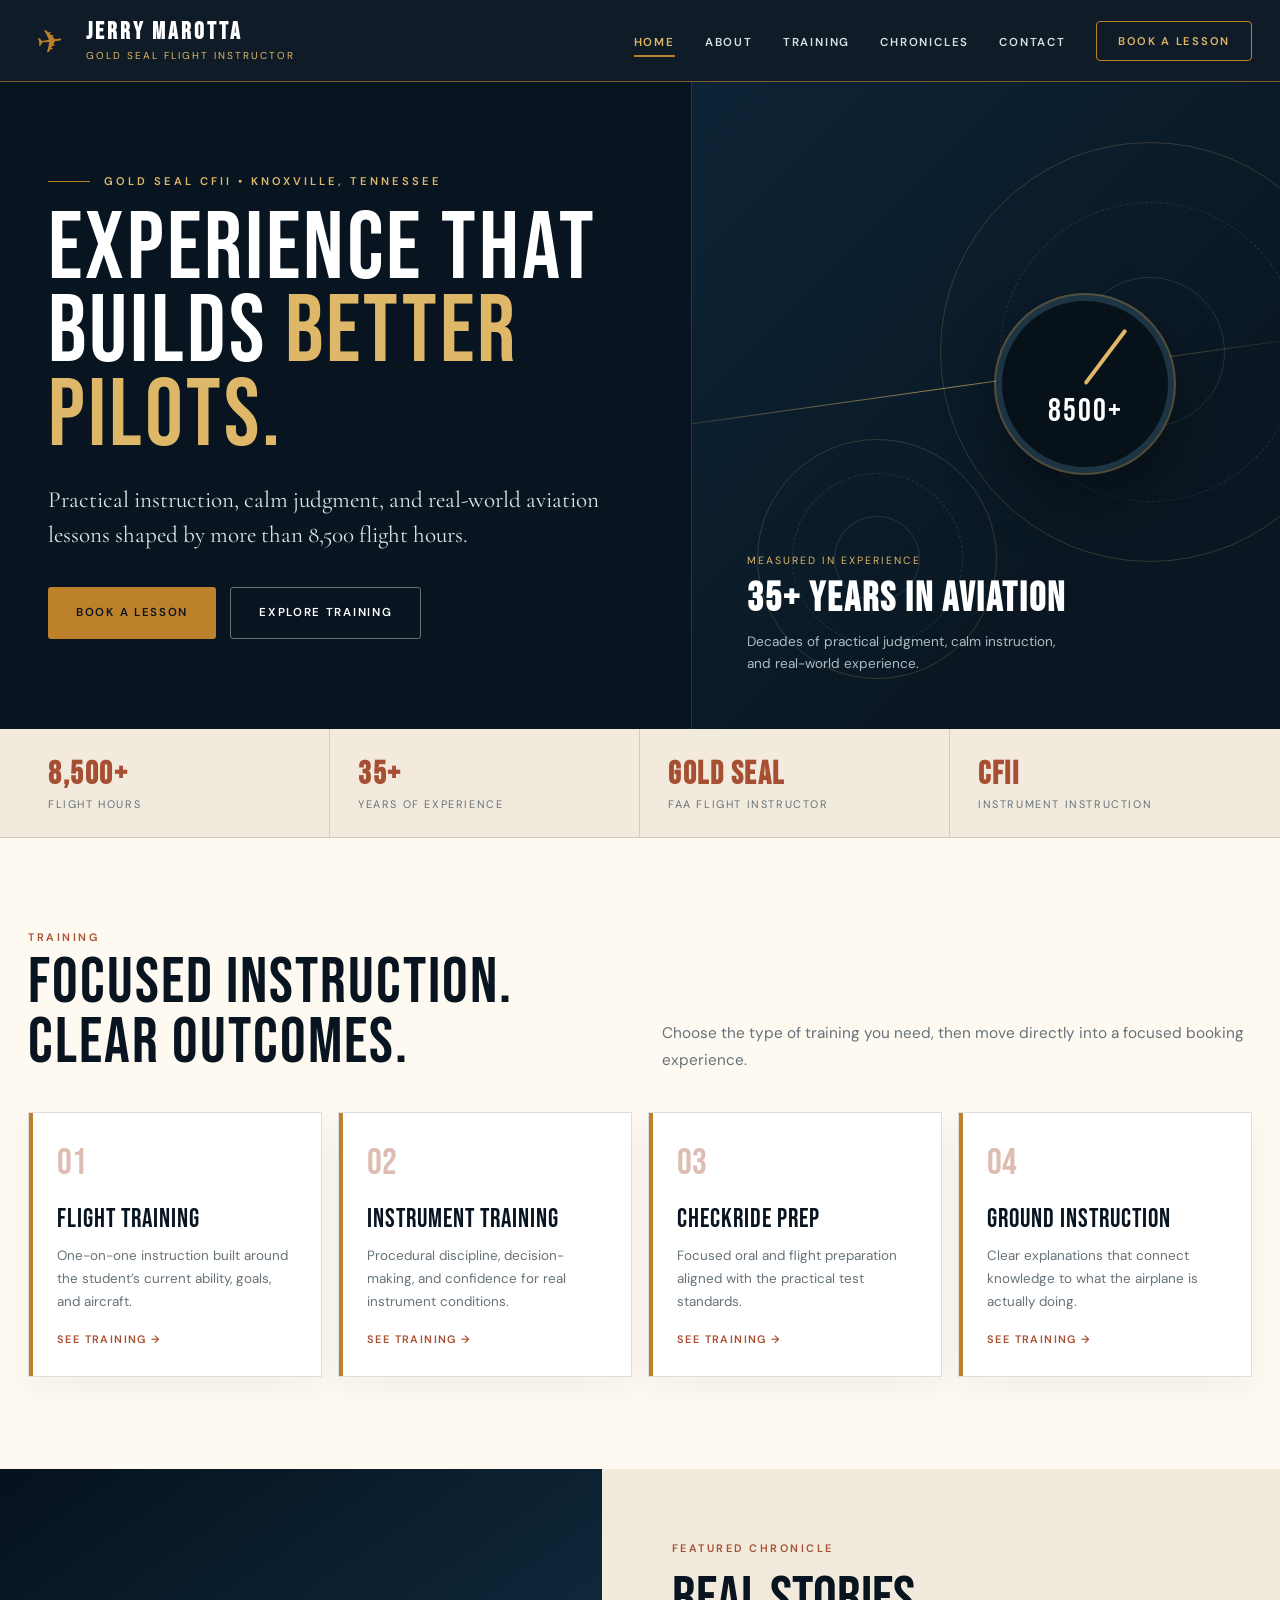
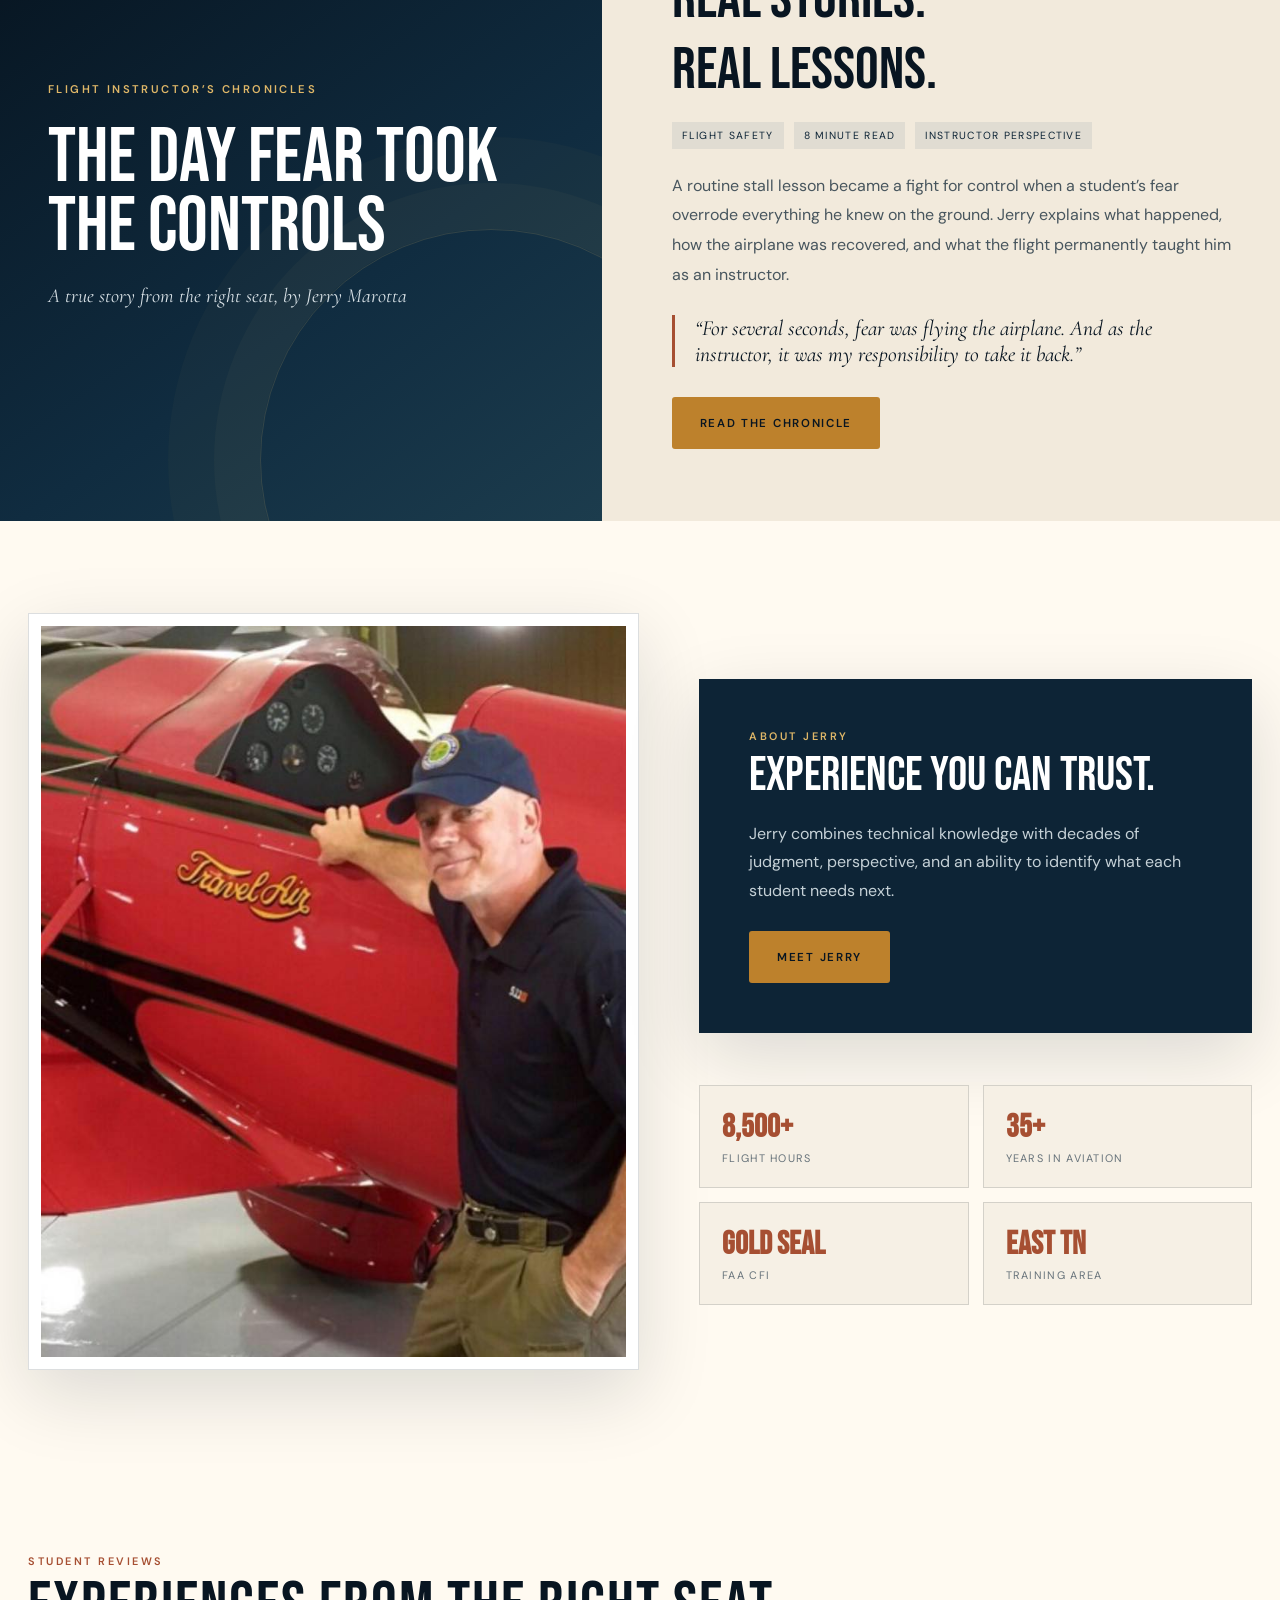
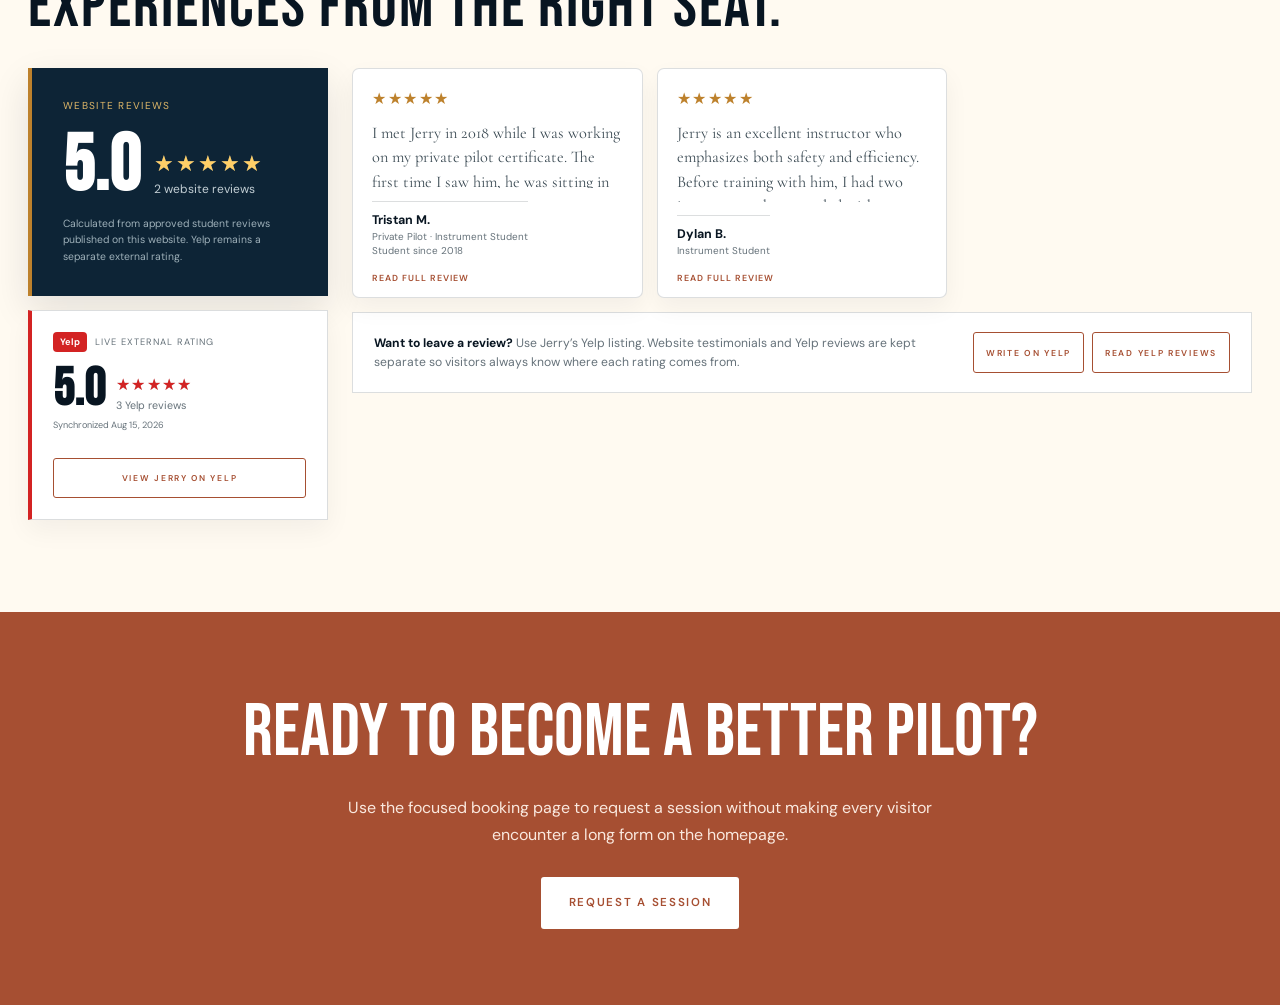
==== index.html @ 1d5ffd15 "Refactor static site assets" ====
<!DOCTYPE html>
<html lang="en">
<head>
<meta charset="UTF-8">
<meta name="viewport" content="width=device-width, initial-scale=1.0, viewport-fit=cover">
<meta name="theme-color" content="#081521">
<title>Jerry Marotta | Gold Seal Flight Instructor</title>
<meta name="description" content="Gold Seal flight instruction, instrument training, checkride preparation, and Flight Instructor's Chronicles from Jerry Marotta in Knoxville, Tennessee.">
<link rel="canonical" href="https://jerrymarottaaviation.com/">
<link rel="apple-touch-icon" sizes="180x180" href="/apple-touch-icon.png">
<link rel="icon" type="image/png" sizes="32x32" href="/favicon-32x32.png">
<link rel="icon" type="image/png" sizes="16x16" href="/favicon-16x16.png">
<link rel="icon" href="/favicon.ico">
<link rel="manifest" href="/site.webmanifest">
<link rel="preconnect" href="https://fonts.googleapis.com">
<link rel="preconnect" href="https://fonts.gstatic.com" crossorigin>
<link href="https://fonts.googleapis.com/css2?family=Bebas+Neue&family=Cormorant+Garamond:ital,wght@0,500;1,500&family=DM+Sans:wght@400;500;600&display=swap" rel="stylesheet">
<link rel="stylesheet" href="css/styles.css">
</head>
<body>
<div class="site-shell">
  <nav class="desktop-nav">
    <a class="brand" href="#" data-view="home">
      <span class="brand-mark">✈</span>
      <span class="brand-copy"><strong>Jerry Marotta</strong><small>Gold Seal Flight Instructor</small></span>
    </a>
    <div class="desktop-links">
      <button class="nav-btn active" data-view="home">Home</button>
      <button class="nav-btn" data-view="about">About</button>
      <button class="nav-btn" data-view="training">Training</button>
      <button class="nav-btn" data-view="chronicles">Chronicles</button>
      <button class="nav-btn" data-view="contact">Contact</button>
      <button class="nav-book" data-view="book">Book a Lesson</button>
    </div>
  </nav>

  <div class="mobile-top">
    <a class="brand" href="#" data-view="home" aria-label="Jerry Marotta Aviation home">
      <span class="brand-mark" aria-hidden="true">
        <svg viewBox="0 0 24 24"><path d="M3 13.2 21 7l-7.2 7.2v5.3l-2.2 1.2-2-4-3.7 2.2-1.2-1.2 2.2-3.7-4-2z" fill="none" stroke-linecap="round" stroke-linejoin="round"/></svg>
      </span>
      <span class="brand-copy"><strong>Jerry Marotta</strong><small>Gold Seal Flight Instructor</small></span>
    </a>
    <button class="mobile-more-btn" id="mobile-more-btn" type="button" aria-label="Open more options" aria-expanded="false">
      <svg viewBox="0 0 24 24" aria-hidden="true"><circle cx="5" cy="12" r="1.4" fill="currentColor"/><circle cx="12" cy="12" r="1.4" fill="currentColor"/><circle cx="19" cy="12" r="1.4" fill="currentColor"/></svg>
    </button>
  </div>
  <div class="reading-progress" id="reading-progress" aria-hidden="true"><span></span></div>

  <main>
    <section class="view active" id="view-home">
      <div class="desktop-home-only">
        <div class="hero">
          <div class="hero-copy">
            <div class="eyebrow">Gold Seal CFII • Knoxville, Tennessee</div>
            <h1>Experience that builds <span>better pilots.</span></h1>
            <p class="hero-lede">Practical instruction, calm judgment, and real-world aviation lessons shaped by more than 8,500 flight hours.</p>
            <div class="hero-actions">
              <button class="btn btn-primary" data-view="book">Book a Lesson</button>
              <button class="btn btn-secondary" data-view="training">Explore Training</button>
            </div>
          </div>
          <div class="hero-visual" aria-label="Abstract aviation instrument graphic">
            <div class="horizon-line"></div>
            <div class="instrument-ring one"></div>
            <div class="instrument-ring two"></div>
            <div class="altimeter"></div>
            <div class="visual-caption"><small>Measured in experience</small><strong>35+ Years in Aviation</strong><p>Decades of practical judgment, calm instruction, and real-world experience.</p></div>
          </div>
        </div>
        <div class="credential-strip">
          <div class="credential-inner">
            <div class="credential"><strong>8,500+</strong><span>Flight Hours</span></div>
            <div class="credential"><strong>35+</strong><span>Years of Experience</span></div>
            <div class="credential"><strong>Gold Seal</strong><span>FAA Flight Instructor</span></div>
            <div class="credential"><strong>CFII</strong><span>Instrument Instruction</span></div>
          </div>
        </div>

        <section class="section training-preview">
          <div class="section-head">
            <div><div class="section-label">Training</div><h2>Focused instruction.<br>Clear outcomes.</h2></div>
            <p class="section-intro">Choose the type of training you need, then move directly into a focused booking experience.</p>
          </div>
          <div class="card-grid">
            <article class="card"><div class="card-index">01</div><h3>Flight Training</h3><p>One-on-one instruction built around the student’s current ability, goals, and aircraft.</p><a class="card-link" href="#" data-view="training">See training →</a></article>
            <article class="card"><div class="card-index">02</div><h3>Instrument Training</h3><p>Procedural discipline, decision-making, and confidence for real instrument conditions.</p><a class="card-link" href="#" data-view="training">See training →</a></article>
            <article class="card"><div class="card-index">03</div><h3>Checkride Prep</h3><p>Focused oral and flight preparation aligned with the practical test standards.</p><a class="card-link" href="#" data-view="training">See training →</a></article>
            <article class="card"><div class="card-index">04</div><h3>Ground Instruction</h3><p>Clear explanations that connect knowledge to what the airplane is actually doing.</p><a class="card-link" href="#" data-view="training">See training →</a></article>
          </div>
        </section>

        <section class="chronicle-feature">
          <div class="chronicle-cover">
            <div class="chronicle-kicker">Flight Instructor’s Chronicles</div>
            <h2>The Day Fear Took the Controls</h2>
            <div class="byline">A true story from the right seat, by Jerry Marotta</div>
          </div>
          <div class="chronicle-copy">
            <div class="section-label">Featured Chronicle</div>
            <h2 style="font-size:3.7rem;color:var(--ink)">Real stories.<br>Real lessons.</h2>
            <div class="meta"><span class="pill">Flight Safety</span><span class="pill">8 minute read</span><span class="pill">Instructor Perspective</span></div>
            <p>A routine stall lesson became a fight for control when a student’s fear overrode everything he knew on the ground. Jerry explains what happened, how the airplane was recovered, and what the flight permanently taught him as an instructor.</p>
            <div class="quote">“For several seconds, fear was flying the airplane. And as the instructor, it was my responsibility to take it back.”</div>
            <div><button class="btn btn-primary" data-view="article">Read the Chronicle</button></div>
          </div>
        </section>

        <section class="section about-preview">
          <div class="about-photo-card">
            <img src="images/jerry-with-plane.jpg" alt="Jerry Marotta with his Travel Air biplane">
          </div>
          <div class="about-copy-stack">
            <div class="about-panel">
              <div class="section-label" style="color:var(--gold-light)">About Jerry</div>
              <h3>Experience you can trust.</h3>
              <p>Jerry combines technical knowledge with decades of judgment, perspective, and an ability to identify what each student needs next.</p>
              <div style="margin-top:25px"><button class="btn btn-primary" data-view="about">Meet Jerry</button></div>
            </div>
            <div class="about-facts">
              <div class="fact"><strong>8,500+</strong><span>Flight Hours</span></div>
              <div class="fact"><strong>35+</strong><span>Years in Aviation</span></div>
              <div class="fact"><strong>Gold Seal</strong><span>FAA CFI</span></div>
              <div class="fact"><strong>East TN</strong><span>Training Area</span></div>
            </div>
          </div>
        </section>

        <section class="section reviews-section" aria-labelledby="reviews-heading">
          <div class="reviews-section-head">
            <div>
              <div class="section-label">Student Reviews</div>
              <h2 id="reviews-heading">Experiences from the right seat.</h2>
            </div>
          </div>

          <div class="review-system">
            <aside class="review-sidebar">
              <div class="review-summary-card">
                <div class="review-summary-label">Website reviews</div>
                <div class="review-score-row">
                  <strong class="review-average" data-review-average>5.0</strong>
                  <div>
                    <div class="review-stars" data-review-stars role="img" aria-label="5.0 out of 5 stars"><span class="review-stars-base">★★★★★</span><span class="review-stars-fill">★★★★★</span></div>
                    <div class="review-count" data-review-count>2 website reviews</div>
                  </div>
                </div>
                <p class="review-disclosure">Calculated from approved student reviews published on this website. Yelp remains a separate external rating.</p>
              </div>
              <div class="yelp-rating-card">
                <div class="yelp-rating-source"><strong>Yelp</strong><span>Live external rating</span></div>
                <div class="yelp-rating-row">
                  <strong class="yelp-live-score" data-yelp-live-rating>—</strong>
                  <div><div class="yelp-live-stars" data-yelp-live-stars role="img" aria-label="Yelp rating unavailable"><span class="yelp-live-stars-base">★★★★★</span><span class="yelp-live-stars-fill">★★★★★</span></div><div class="yelp-live-count" data-yelp-live-count>View Yelp for the current rating</div></div>
                </div>
                <div class="yelp-live-updated" data-yelp-live-updated>The public Yelp listing is always available below.</div>
                <a class="btn btn-copy" href="https://www.yelp.com/biz/jerry-marotta-alcoa" target="_blank" rel="noopener noreferrer">View Jerry on Yelp</a>
              </div>
            </aside>

            <div class="review-main">
              <div class="testimonial-grid" data-testimonial-list>
                <button class="testimonial-card" type="button" data-testimonial-id="tristan-m-student-since-2018" aria-label="Read the full review from Tristan M.">
                <div class="testimonial-stars" aria-label="5 out of 5 stars">★★★★★</div>
                <p class="testimonial-text">I met Jerry in 2018 while I was working on my private pilot certificate. The first time I saw him, he was sitting in the office playing guitar. Honestly, it made me a little nervous because he seemed so relaxed, and I wondered what kind of instructor he was going to be. Once we got into the airplane, I immediately understood. Playing guitar was simply how he relaxed before his next student arrived—and that student was me.…</p>
                <div class="testimonial-footer"><strong>Tristan M.</strong><span>Private Pilot · Instrument Student<br>Student since 2018</span></div>
              </button>
                <button class="testimonial-card" type="button" data-testimonial-id="dylan-b-instrument-student-2026" aria-label="Read the full review from Dylan B.">
                  <div class="testimonial-stars" aria-label="5 out of 5 stars">★★★★★</div>
                  <p class="testimonial-text">Jerry is an excellent instructor who emphasizes both safety and efficiency. Before training with him, I had two instructors who struggled with punctuality and communication. Jerry is always prepared, thorough, and every lesson has a clear purpose. He has a wealth of experience and tailors his instruction to each student's needs. I highly recommend him to anyone pursuing their private pilot certificate.</p>
                  <div class="testimonial-footer"><strong>Dylan B.</strong><span>Instrument Student</span></div>
                </button>
              </div>

              <section class="yelp-excerpts-section" aria-labelledby="desktop-yelp-excerpts-heading" hidden>
                <div class="yelp-excerpts-head">
                  <div>
                    <div class="section-label">From Yelp</div>
                    <h3 id="desktop-yelp-excerpts-heading">Recent Yelp excerpts</h3>
                  </div>
                  <p>Yelp provides a limited set of excerpts through its API. Website reviews above remain separate and are de-duplicated against these excerpts.</p>
                </div>
                <div class="yelp-excerpt-grid" data-yelp-excerpt-list="desktop">
                  <div class="yelp-excerpt-empty">Yelp excerpts will appear here after the Yelp API workflow runs and the connected plan allows review access.</div>
                </div>
              </section>


              <div class="yelp-external-note">
                <p><strong>Want to leave a review?</strong> Use Jerry’s Yelp listing. Website testimonials and Yelp reviews are kept separate so visitors always know where each rating comes from.</p>
                <div class="yelp-external-actions">
                  <a class="btn btn-copy" href="https://www.yelp.com/writeareview/biz/jerry-marotta-alcoa" target="_blank" rel="noopener noreferrer">Write on Yelp</a>
                  <a class="btn btn-copy" href="https://www.yelp.com/biz/jerry-marotta-alcoa" target="_blank" rel="noopener noreferrer">Read Yelp Reviews</a>
                </div>
              </div>
            </div>
          </div>
        </section>

        <section class="final-cta"><h2>Ready to become a better pilot?</h2><p>Use the focused booking page to request a session without making every visitor encounter a long form on the homepage.</p><button class="btn" style="background:white;color:var(--rust)" data-view="book">Request a Session</button></section>
      </div>

      <div class="mobile-home-only mobile-home">
        <section class="mobile-hero">
          <div class="eyebrow">Gold Seal CFII • Knoxville</div>
          <h1>Jerry<br><span style="color:var(--gold-light)">Marotta</span></h1>
          <p>Practical instruction and real-world aviation judgment shaped by more than 8,500 flight hours.</p>
          <div class="mobile-proof" aria-label="Jerry's qualifications">
            <span>Gold Seal CFI</span>
            <span>CFII</span>
            <span>8,500+ Hours</span>
          </div>
          <div class="mobile-actions">
            <button class="btn btn-primary" data-view="book">Book a Lesson</button>
            <button class="btn btn-secondary" data-view="chronicles">Stories</button>
          </div>
        </section>

        <section class="mobile-service-section">
          <div class="mobile-section-head">
            <div class="section-label">Training</div>
            <h2>Choose your next objective.</h2>
          </div>
          <div class="mobile-service-rail" aria-label="Training options">
            <button class="mobile-service-card" data-view="training">
              <small>Primary</small>
              <h3>Flight Training</h3>
              <p>Structured instruction with clear objectives, direct feedback, and lessons built around your pace.</p>
              <span class="rail-link">Explore training →</span>
            </button>
            <button class="mobile-service-card" data-view="training">
              <small>Instrument</small>
              <h3>CFII Training</h3>
              <p>Procedures, scan discipline, workload management, and sound decision-making for instrument flying.</p>
              <span class="rail-link">Explore training →</span>
            </button>
            <button class="mobile-service-card" data-view="training">
              <small>Practical Test</small>
              <h3>Checkride Prep</h3>
              <p>Focused oral and flight preparation based on the standards and the areas that need attention.</p>
              <span class="rail-link">Explore training →</span>
            </button>
            <button class="mobile-service-card" data-view="training">
              <small>Knowledge</small>
              <h3>Ground Instruction</h3>
              <p>Clear explanations that connect weather, systems, regulations, and aerodynamics to real flying.</p>
              <span class="rail-link">Explore training →</span>
            </button>
          </div>
          <div class="rail-hint">Swipe to compare training options.</div>
        </section>

        <section class="mobile-block">
          <div class="section-label">Featured Chronicle</div>
          <h2>Lessons that stay with you.</h2>
          <article class="mobile-story">
            <small>Flight Safety • 8 min read</small>
            <h3>The Day Fear Took the Controls</h3>
            <p>A stall lesson, a student frozen in panic, and the moment an instructor had to take command back.</p>
            <button class="btn btn-primary" data-view="article">Read the Story</button>
          </article>
        </section>

        <section class="mobile-block alt">
          <div class="section-label">At a Glance</div>
          <h2>Experience that matters.</h2>
          <div class="mobile-credentials">
            <div class="mobile-credential"><strong>8,500+</strong><span>Flight Hours</span></div>
            <div class="mobile-credential"><strong>35+</strong><span>Years Aviation</span></div>
            <div class="mobile-credential"><strong>Gold Seal</strong><span>FAA Instructor</span></div>
            <div class="mobile-credential"><strong>CFII</strong><span>Instrument</span></div>
          </div>
        </section>

        <section class="mobile-review-section" aria-labelledby="mobile-reviews-heading">
          <div class="section-label">Student Reviews</div>
          <h2 id="mobile-reviews-heading">Experiences from the right seat.</h2>

          <div class="mobile-review-summary">
            <div class="review-summary-label">Website reviews</div>
            <div class="review-score-row">
              <strong class="review-average" data-review-average>5.0</strong>
              <div>
                <div class="review-stars" data-review-stars role="img" aria-label="5.0 out of 5 stars">
                  <span class="review-stars-base">★★★★★</span>
                  <span class="review-stars-fill">★★★★★</span>
                </div>
                <div class="review-count" data-review-count>2 website reviews</div>
              </div>
            </div>
            <p class="review-disclosure">Website reviews are approved before publication. Yelp maintains its own separate rating.</p>
            <div class="review-summary-actions">
              <a class="btn btn-secondary" href="https://www.yelp.com/biz/jerry-marotta-alcoa" target="_blank" rel="noopener noreferrer">Read Reviews on Yelp</a>
            </div>
          </div>

          <div class="mobile-yelp-live">
            <div class="yelp-rating-source"><strong>Yelp</strong><span>Live external rating</span></div>
            <div class="yelp-rating-row"><strong class="yelp-live-score" data-yelp-live-rating>—</strong><div><div class="yelp-live-stars" data-yelp-live-stars role="img" aria-label="Yelp rating unavailable"><span class="yelp-live-stars-base">★★★★★</span><span class="yelp-live-stars-fill">★★★★★</span></div><div class="yelp-live-count" data-yelp-live-count>View Yelp for the current rating</div></div></div>
            <div class="yelp-live-updated" data-yelp-live-updated>The public Yelp listing is always available below.</div>
            <a class="btn btn-copy" href="https://www.yelp.com/biz/jerry-marotta-alcoa" target="_blank" rel="noopener noreferrer">View Yelp Rating</a>
          </div>

          <section class="mobile-yelp-excerpts" aria-labelledby="mobile-yelp-excerpts-heading" hidden>
            <div class="yelp-excerpts-head">
              <div class="section-label">From Yelp</div>
              <h3 id="mobile-yelp-excerpts-heading">Recent Yelp excerpts</h3>
              <p>Shown only when Yelp makes excerpts available through the connected API plan.</p>
            </div>
            <div class="yelp-excerpt-grid" data-yelp-excerpt-list="mobile">
              <div class="yelp-excerpt-empty">Yelp excerpts will appear here after synchronization.</div>
            </div>
          </section>

          <div class="mobile-testimonial-list" data-testimonial-list>
            <button class="testimonial-card" type="button" data-testimonial-id="tristan-m-student-since-2018" aria-label="Read the full review from Tristan M.">
                <div class="testimonial-stars" aria-label="5 out of 5 stars">★★★★★</div>
                <p class="testimonial-text">I met Jerry in 2018 while I was working on my private pilot certificate. The first time I saw him, he was sitting in the office playing guitar. Honestly, it made me a little nervous because he seemed so relaxed, and I wondered what kind of instructor he was going to be. Once we got into the airplane, I immediately understood. Playing guitar was simply how he relaxed before his next student arrived—and that student was me.…</p>
                <div class="testimonial-footer"><strong>Tristan M.</strong><span>Private Pilot · Instrument Student<br>Student since 2018</span></div>
              </button>
              <button class="testimonial-card" type="button" data-testimonial-id="dylan-b-instrument-student-2026" aria-label="Read the full review from Dylan B.">
                <div class="testimonial-stars" aria-label="5 out of 5 stars">★★★★★</div>
                <p class="testimonial-text">Jerry is an excellent instructor who emphasizes both safety and efficiency. Before training with him, I had two instructors who struggled with punctuality and communication. Jerry is always prepared, thorough, and every lesson has a clear purpose. He has a wealth of experience and tailors his instruction to each student's needs. I highly recommend him to anyone pursuing their private pilot certificate.</p>
                <div class="testimonial-footer"><strong>Dylan B.</strong><span>Instrument Student</span></div>
              </button>
          </div>


          <div class="mobile-review-yelp">
            <p><strong>Want to leave a review?</strong> Use Jerry’s Yelp listing. Yelp ratings are not combined with the website average.</p>
            <div class="mobile-review-yelp-actions">
              <a class="btn btn-copy" href="https://www.yelp.com/writeareview/biz/jerry-marotta-alcoa" target="_blank" rel="noopener noreferrer">Write on Yelp</a>
              <a class="btn btn-copy" href="https://www.yelp.com/biz/jerry-marotta-alcoa" target="_blank" rel="noopener noreferrer">Read Yelp</a>
            </div>
          </div>
        </section>

        <section class="mobile-cta">
          <h3>Ready to train?</h3>
          <p>Complete a short request. On mobile, the site opens your native Messages app with everything ready to send.</p>
          <button class="btn" style="background:white;color:var(--rust)" data-view="book">Request a Session</button>
        </section>
      </div>
    </section>

    <section class="view" id="view-about">
      <div class="about-page-hero">
        <div class="about-page-copy">
          <div class="section-label">About Jerry — In His Own Words</div>
          <h1>I don’t just teach people to fly. I teach them to think.</h1>
          <div class="about-page-subline">From teaching martial arts and restoring muscle cars to creating aviators.</div>

          <p>I have spent more than 35 years in aviation and logged more than 8,500 flight hours, but the part of this work that has meant the most to me has always been teaching.</p>

          <p>Long before I became a flight instructor, I taught martial arts. I enjoyed helping students develop discipline, work through frustration, and grow into something they did not yet believe they could become. Later, after earning my commercial pilot certificate, I became friends with an Air Force colonel who was also a flight instructor. Flying with him convinced me that the same things I valued in teaching martial arts belonged in aviation.</p>

          <blockquote class="about-page-hero-quote">“I switched from restoring muscle cars to creating aviators.”</blockquote>

          <div class="about-page-signature">Jerry Marotta</div>
          <div class="about-page-role">FAA Gold Seal Flight Instructor · CFII</div>
        </div>

        <div class="about-page-photo">
          <img src="images/jerry-with-plane.jpg" alt="Jerry Marotta standing beside his red Travel Air biplane" loading="lazy" decoding="async">
        </div>
      </div>

      <div class="about-page-stats">
        <div class="about-page-stat"><strong>8,500+</strong><span>Flight Hours</span></div>
        <div class="about-page-stat"><strong>35+</strong><span>Years in Aviation</span></div>
        <div class="about-page-stat"><strong>Gold Seal</strong><span>FAA Flight Instructor</span></div>
        <div class="about-page-stat"><strong>CFII</strong><span>Instrument Instructor</span></div>
      </div>

      <div class="about-story-wrap">
        <div class="about-story-grid">
          <article class="about-story-card">
            <div class="section-label">Why I Became an Instructor</div>
            <h2>Teaching was already part of who I was.</h2>

            <p>When I began flying with that Air Force colonel, I had recently reached the commercial-pilot level. He was an instructor as well as a military aviator, and the time I spent flying with him changed the direction of my career. He showed me that instructing was not simply demonstrating maneuvers. It was helping another person develop judgment, discipline, and confidence.</p>

            <p>I decided to pursue my flight-instructor certificate. Once I began instructing, I liked it so much that I changed careers. I moved away from restoring muscle cars and committed myself to developing pilots.</p>

            <blockquote class="about-story-pullquote">The machine still matters—but now the real work is helping the person in the other seat grow.</blockquote>
          </article>

          <article class="about-story-card dark">
            <div class="section-label" style="color:var(--gold-light)">How I Teach</div>
            <h2>Safety first. Then make it enjoyable.</h2>

            <p>I do not believe every student should be taught in exactly the same way. When someone is struggling, my responsibility is to recognize where the understanding broke down and change the lesson until the idea makes sense.</p>

            <ul class="about-philosophy-list">
              <li>I explain why a lesson matters and how it applies outside the training environment.</li>
              <li>I want pilots to ask questions instead of pretending they understand.</li>
              <li>I teach students to pause, evaluate the risk, and think before committing to a flight.</li>
              <li>I give honest feedback without taking the enjoyment out of aviation.</li>
            </ul>
          </article>

          <article class="about-story-card wide">
            <div class="section-label">What the Gold Seal Means to Me</div>
            <h2>A title tied directly to student success.</h2>

            <p>Right after I started flight instructing, I learned about the FAA Gold Seal standard. That caught my attention because it was not simply another written test or another line on a certificate. The recognition was connected to a high level of instructional activity, deeper ground-instructor qualifications, and the actual performance of the students an instructor prepared.</p>

            <p>I decided to make the Gold Seal one of my first major goals. I expanded my instrument knowledge, added an instrument ground-instructor certificate, and worked under the pressure of preparing a large group of students for their practical tests. I reached the Gold Seal standard during my first year as a new instructor, and I was extremely proud of it.</p>

            <ul class="about-gold-standard" aria-label="FAA Gold Seal qualification standards">
              <li><strong>Advanced credentials</strong>A commercial pilot certificate with an instrument rating—or an airline transport pilot certificate.</li>
              <li><strong>Ground instruction</strong>An advanced or instrument ground-instructor rating.</li>
              <li><strong>Student results</strong>At least 10 applicants recommended within 24 calendar months, with at least 80 percent passing on their first attempt, or qualifying equivalent examiner activity.</li>
            </ul>

            <p>To me, the seal represents responsibility. When I recommend someone for a practical test, I am placing my name behind that pilot’s preparation. Passing matters, but building a pilot who can think and make safe decisions after the checkride matters even more.</p>

            <div class="about-faa-note">
              <span>Formal qualification summary based on the FAA’s current Gold Seal guidance.</span>
              <a href="https://www.faa.gov/documentLibrary/media/Advisory_Circular/AC_61-65K.pdf" target="_blank" rel="noopener noreferrer">View FAA AC 61-65K</a>
            </div>
          </article>

          <article class="about-story-card wide">
            <div class="section-label">The Students Behind the Seal</div>
            <h2>The lessons went both directions.</h2>

            <div class="about-nobu-story">
              <div>
                <p>Many of the students I trained during that first year came from Japan. The language barrier could make instruction challenging, but those students brought an extraordinary amount of dedication, gratitude, and hard work. Teaching them forced me to become a clearer and more adaptable instructor.</p>

                <p>One student, Nobu, surprised me during our first cross-country lesson. His navigation was so strong that I briefly wondered whether the FAA had sent someone to evaluate me. I later learned that he had retired from the Japanese military after serving as a navigator aboard a P-3 Orion maritime patrol aircraft.</p>

                <p>As Christmas approached, Nobu was running out of time to complete his training before returning to Japan. I told him we would stay as late as necessary, and we studied for his oral examination until midnight. He completed the process and returned home as a pilot.</p>

                <p>Later, he sent me a photograph of himself with his family while wearing his military uniform, medals, and decorations. I wish I still knew where that photograph was, but I have never forgotten what it represented.</p>
              </div>

              <aside class="about-nobu-aside">
                <strong>Why that moment stayed with me</strong>
                <p>A certificate is a piece of paper. What matters is seeing a student return home carrying a new ability, a new confidence, and something they worked hard to earn.</p>
              </aside>
            </div>
          </article>

          <section class="about-page-cta">
            <div>
              <h2>Tell me where you are in your flying.</h2>
              <p>Whether you are beginning, returning after time away, preparing for a checkride, or moving into instrument flying, I will build the instruction around the pilot you are today and the pilot you are working to become.</p>
            </div>
            <button class="btn" data-view="book">Book a Lesson</button>
          </section>
        </div>
      </div>
    </section>

    <section class="view" id="view-training">
      <header class="page-hero">
        <div class="section-label">Training</div>
        <h1>Instruction built around the pilot.</h1>
        <p>Jerry’s approach starts with safety, keeps flying enjoyable, and adapts the training plan when a pilot needs a different explanation or method for something to finally click.</p>
      </header>

      <div class="page-content">
        <div class="training-list desktop-training-list">
          <article class="training-item">
            <div class="num">01</div>
            <div class="training-item-copy">
              <h3>Primary &amp; Proficiency Flight Training</h3>
              <div class="training-item-meta">
                <span>Safety First</span>
                <span>Discovery to Advanced</span>
                <span>Your Aircraft or Rental</span>
              </div>
              <p>Flight training is for anyone who wants to become safer, sharper, and more comfortable in the airplane. Jerry works with first-time students, private pilots returning after time away, and experienced or commercial pilots who want to rebuild proficiency in aircraft such as the Cessna 172.</p>
              <ul class="training-item-list">
                <li>Discovery flights and first lessons for new students</li>
                <li>Private-pilot training and maneuver proficiency</li>
                <li>Rusty-pilot refreshers and return-to-flying sessions</li>
                <li>Confidence, aircraft control, judgment, and safe decision-making</li>
              </ul>
              <div class="training-item-action">
                <button class="btn btn-primary training-request" data-training-value="Flight Training Lesson">Request Flight Training</button>
              </div>
            </div>
          </article>

          <article class="training-item">
            <div class="num">02</div>
            <div class="training-item-copy">
              <h3>Instrument Training &amp; IPCs</h3>
              <div class="training-item-meta">
                <span>Full Rating</span>
                <span>Instrument Proficiency Check</span>
                <span>Step-by-Step</span>
              </div>
              <p>Instrument flying can feel like learning a new language. Jerry starts slowly and builds understanding in manageable pieces, especially when pilots are making the transition from colorful VFR charts to dense IFR plates, procedures, symbols, and new cockpit workload.</p>
              <ul class="training-item-list">
                <li>Full instrument-rating instruction</li>
                <li>Instrument Proficiency Checks for rated pilots</li>
                <li>Approach procedures, clearances, charts, and cockpit organization</li>
                <li>Workload management and staying ahead of the airplane</li>
              </ul>
              <div class="training-item-action">
                <button class="btn btn-primary training-request" data-training-value="Instrument Training">Request Instrument Training</button>
              </div>
            </div>
          </article>

          <article class="training-item">
            <div class="num">03</div>
            <div class="training-item-copy">
              <h3>Checkride Preparation</h3>
              <div class="training-item-meta">
                <span>Mock Oral</span>
                <span>Mock Flight</span>
                <span>Review &amp; Polish</span>
              </div>
              <p>Jerry can run a complete mock checkride or focus on the areas that need final review. The goal is not simply memorizing enough to pass. It is identifying weak areas, understanding the standards, and entering the practical test able to explain decisions and fly with confidence.</p>
              <ul class="training-item-list">
                <li>Mock oral examinations and scenario-based questions</li>
                <li>Mock flight portions and maneuver evaluation</li>
                <li>Technical review, knowledge-gap identification, and final polish</li>
                <li>Preparation tailored to the certificate or rating being pursued</li>
              </ul>
              <div class="training-item-action">
                <button class="btn btn-primary training-request" data-training-value="Checkride Preparation">Request Checkride Prep</button>
              </div>
            </div>
          </article>

          <article class="training-item">
            <div class="num">04</div>
            <div class="training-item-copy">
              <h3>In-Person Ground Instruction</h3>
              <div class="training-item-meta">
                <span>One-on-One</span>
                <span>In Person</span>
                <span>Built Around You</span>
              </div>
              <p>Jerry teaches the full range of ground topics and changes his explanation when the first method does not connect. Instead of pushing ahead while a student is lost, he identifies where the understanding breaks down and approaches the subject from another direction.</p>
              <ul class="training-item-list">
                <li>Aerodynamics, weather, navigation, systems, and regulations</li>
                <li>Instrument charts, procedures, and oral-exam preparation</li>
                <li>Dedicated ground sessions or ground instruction paired with flying</li>
                <li>Currently offered in person; virtual instruction may be added later</li>
              </ul>
              <div class="training-item-action">
                <button class="btn btn-primary training-request" data-training-value="Ground School Session">Request Ground Instruction</button>
              </div>
            </div>
          </article>

          <aside class="training-location-note">
            <div>
              <h3>Jerry meets the pilot and the airplane.</h3>
              <p>As an independent instructor, Jerry can meet pilots who own an aircraft or who have arranged a rental. Training is conducted in the aircraft being flown, subject to its condition, documentation, insurance requirements, and Jerry’s familiarity and comfort with the aircraft.</p>
              <p style="margin-top:9px"><strong>Common East Tennessee meeting areas include:</strong></p>
            </div>
            <div class="training-location-airports" aria-label="Common training airports">
              <span>TYS</span>
              <span>DKX</span>
              <span>GKT</span>
              <span>MMI</span>
              <span>MOR</span>
              <span>RZR</span>
              <span>By Arrangement</span>
            </div>
          </aside>
        </div>

        <div class="mobile-training-list">
          <details class="mobile-training-card">
            <summary>
              <span class="mobile-training-number">01</span>
              <span class="mobile-training-title"><strong>Primary &amp; Proficiency</strong><span>Discovery flights through rusty-pilot refreshers</span></span>
              <span class="mobile-training-chevron">＋</span>
            </summary>
            <div class="mobile-training-detail">
              <p>Jerry works with brand-new students, private pilots returning after time away, and experienced pilots who want to rebuild confidence or proficiency in an aircraft such as the Cessna 172.</p>
              <div class="training-focus">
                <strong>Jerry’s priority</strong>
                <span>Safety comes first. The second priority is keeping flying enjoyable so the pilot stays engaged and continues learning.</span>
              </div>
              <ul>
                <li>Discovery flights and first lessons</li>
                <li>Private-pilot training and maneuver practice</li>
                <li>Rusty-pilot and return-to-flying sessions</li>
                <li>Training in the pilot’s owned or rented aircraft</li>
              </ul>
              <button class="btn btn-primary training-request" data-training-value="Flight Training Lesson">Request This Training</button>
            </div>
          </details>

          <details class="mobile-training-card">
            <summary>
              <span class="mobile-training-number">02</span>
              <span class="mobile-training-title"><strong>Instrument Training</strong><span>Full ratings and Instrument Proficiency Checks</span></span>
              <span class="mobile-training-chevron">＋</span>
            </summary>
            <div class="mobile-training-detail">
              <p>Jerry slows the transition from VFR to IFR down into manageable steps. Charts, procedures, symbols, approaches, and cockpit workload are introduced without burying the pilot in everything at once.</p>
              <div class="training-focus">
                <strong>How he teaches it</strong>
                <span>Start with the foundation, make sure it is understood, then add complexity as the pilot becomes ready for it.</span>
              </div>
              <ul>
                <li>Full instrument-rating instruction</li>
                <li>Instrument Proficiency Checks</li>
                <li>Approach charts, clearances, and procedures</li>
                <li>Workload management and staying ahead of the airplane</li>
              </ul>
              <button class="btn btn-primary training-request" data-training-value="Instrument Training">Request This Training</button>
            </div>
          </details>

          <details class="mobile-training-card">
            <summary>
              <span class="mobile-training-number">03</span>
              <span class="mobile-training-title"><strong>Checkride Preparation</strong><span>Mock checkrides, review, and final polish</span></span>
              <span class="mobile-training-chevron">＋</span>
            </summary>
            <div class="mobile-training-detail">
              <p>Preparation can be as complete as a mock oral and mock flight, or as focused as reviewing technical weak points and polishing the areas that need attention before the practical test.</p>
              <div class="training-focus">
                <strong>What the session targets</strong>
                <span>Knowledge, judgment, communication, maneuver standards, and the pilot’s ability to remain composed while being evaluated.</span>
              </div>
              <ul>
                <li>Mock oral examinations</li>
                <li>Mock flight portions</li>
                <li>Scenario-based questions and technical review</li>
                <li>Final review and confidence-building</li>
              </ul>
              <button class="btn btn-primary training-request" data-training-value="Checkride Preparation">Request This Training</button>
            </div>
          </details>

          <details class="mobile-training-card">
            <summary>
              <span class="mobile-training-number">04</span>
              <span class="mobile-training-title"><strong>Ground Instruction</strong><span>In-person, one-on-one knowledge development</span></span>
              <span class="mobile-training-chevron">＋</span>
            </summary>
            <div class="mobile-training-detail">
              <p>Jerry can cover the full range of ground topics. When a student is struggling, he changes the explanation and the training plan instead of repeating the same method and hoping it eventually works.</p>
              <div class="training-focus">
                <strong>Built around the student</strong>
                <span>The goal is to identify exactly where the concept stopped making sense and approach it in a way that helps it finally click.</span>
              </div>
              <ul>
                <li>Aerodynamics, weather, systems, navigation, and regulations</li>
                <li>Instrument procedures and chart interpretation</li>
                <li>Oral-exam and knowledge-test preparation</li>
                <li>Currently offered in person</li>
              </ul>
              <button class="btn btn-primary training-request" data-training-value="Ground School Session">Request This Training</button>
            </div>
          </details>

          <aside class="mobile-training-note">
            <strong>Meet Jerry at the airplane.</strong>
            <p>Jerry can instruct in a pilot’s owned or rented aircraft and regularly meets students around East Tennessee, including TYS, DKX, GKT, MMI, MOR, and RZR. Other airports may be arranged directly with him.</p>
          </aside>
        </div>
      </div>
    </section>

    <section class="view" id="view-chronicles">
      <header class="chronicles-banner">
        <img src="images/Chronicles.png" alt="The Instructor's Chronicles — True Stories from the Right Seat, by Jerry Marotta">
      </header>
      <div class="page-content"><div class="chronicles-grid">
        <article class="story-card"><div class="story-card-cover"><small>Flight Safety • Featured Chronicle</small><h2>The Day Fear Took the Controls</h2></div><div class="story-card-body"><p>A student knew the recovery procedure in the classroom. In the airplane, fear took over. Jerry recounts the spin, the struggle for the controls, and the lessons he carried into every flight afterward.</p><div style="margin-top:22px"><button class="btn btn-primary" data-view="article">Read the Story</button></div></div></article>
        <aside class="sidebar"><h3>Built to grow.</h3><p>This archive begins with Jerry’s first published Chronicle. New stories can be added here as he shares them, while the homepage continues to feature only the latest work.</p></aside>
      </div></div>
    </section>

    <section class="view" id="view-article">
      <div class="article-mobile-bar">
        <button type="button" data-view="chronicles">← Chronicles</button>
        <span>8 minute read</span>
      </div>
      <header class="page-hero"><div class="section-label">Flight Instructor’s Chronicles</div><h1>The Day Fear Took the Controls</h1><p>A true account of fear, instinct, control, and the responsibilities carried by the instructor in the right seat.</p></header>
      <div class="page-content"><article class="article">
        <div class="article-kicker">By Jerry Marotta • Flight Safety • Instructor Perspective</div>
        <h1>The Day Fear Took the Controls</h1>
        <div class="article-deck">Everything happened in seconds.</div>
        <p>Everything happened in seconds.</p>
        <p>I was flying with a student, working on stalls. We had covered the procedure before the flight. He knew what the airplane was expected to do, what the stall would feel like, and how he was supposed to recover.</p>
        <p>At least, he knew it in the classroom.</p>
        <p>That is one of the first things instructors learn. A student can explain a maneuver perfectly while sitting safely on the ground and still react very differently when the nose suddenly drops below the horizon.</p>
        <p>As the stall broke, the nose naturally dropped.</p>
        <p>That sight terrified him.</p>
        <p>Instead of relaxing the back pressure as we had practiced, he pulled back on the controls with every ounce of strength he had.</p>
        <p>That was the first mistake.</p>
        <p>When an airplane stalls, the wing has exceeded its critical angle of attack. Pulling farther back does not keep the airplane from descending. It increases the angle of attack and keeps the wing stalled. The instinct is understandable. The ground appears to be rising toward you, so every part of your body tells you to pull away from it.</p>
        <p>But in a stall, that instinct can kill you.</p>
        <p>At the same time, he pushed the rudder in the wrong direction.</p>
        <p>The airplane rolled.</p>
        <p>The wing quit flying.</p>
        <p>We entered a spin.</p>
        <p>I immediately reached over to recover the airplane, but the yoke would not move. It felt as though it had been welded in place.</p>
        <p>For a split second, I could not understand why the controls were not responding. Then I looked at my student.</p>
        <p>His eyes were enormous.</p>
        <p>His arms were locked perfectly straight, every muscle in his body rigid. His hands were clamped around the controls in a death grip. One leg was driving the rudder pedal to the floor with all the strength he could muster.</p>
        <p>He was not trying to fly anymore.</p>
        <p>He was frozen in panic.</p>
        <p>From an instructor’s perspective, that changed the nature of the emergency completely. The airplane itself was responding exactly as expected to the control inputs it was being given. The real problem was that the person making those inputs could no longer hear, reason, or respond.</p>
        <p>I told him to release the controls.</p>
        <p>He did not respond.</p>
        <p>I tried to take the airplane from him, but he pulled harder. His entire body had become part of the control system, and fear had given him a level of strength I had not expected.</p>
        <p>The airplane continued rotating.</p>
        <p>The ground was rising rapidly.</p>
        <p>There was not time for another explanation. There was not time to talk him through the recovery again. I had seconds.</p>
        <p>I struck his arms and upper body hard enough to break his grip on the controls.</p>
        <p>It was not anger.</p>
        <p>It was not punishment.</p>
        <p>It was not an instructional technique.</p>
        <p>It was the only way I could regain control of the airplane before we ran out of altitude.</p>
        <p>The instant he released the controls, I recovered from the spin and pulled the airplane out of the ensuing dive.</p>
        <p>Then we flew away.</p>
        <p>That part of the incident has always stayed with me because the recovery itself was almost routine once I had access to the controls. The airplane was recoverable. The obstacle was the student physically preventing the correct recovery inputs.</p>
        <p>We returned to the airport and landed safely.</p>
        <p>Only later did I ask him why he had finally let go.</p>
        <p>His answer caught me completely off guard.</p>
        <blockquote>He said, “The only reason I released the controls was because I knew you had three black belts in martial arts. I thought you were like Chuck Norris, and for one split second, I was more afraid of you than I was of hitting the ground.”</blockquote>
        <p>I have no idea whether that was entirely true.</p>
        <p>What I do know is that he released the controls, I recovered the airplane, and both of us walked away.</p>
        <p>Back at the flight school, I told the story to the World War II Corsair pilot who had taught me aerobatics.</p>
        <p>I explained how desperate the situation had become. I told him that when I realized the student was not going to release the controls voluntarily, I had decided I would do whatever was necessary to get him off them before we hit the ground.</p>
        <p>He listened without interrupting.</p>
        <p>When I finished, he looked at me quietly for a moment.</p>
        <p>Then he asked one question.</p>
        <p class="dialogue">“Were you prepared to do that?”</p>
        <p class="dialogue">“Yes,” I answered.</p>
        <p>He nodded once.</p>
        <p>There was nothing more to say.</p>
        <h2 class="article-subhead">That flight taught me several lessons as an instructor.</h2>
        <p>The first was that knowledge and reaction are not the same thing. My student knew the stall-recovery procedure, but when confronted with the actual sight and sensation of the nose dropping, fear overrode his training.</p>
        <p>The second was that an instructor must guard the controls during any maneuver in which a student’s incorrect reaction could quickly become dangerous. You do not wait until the airplane has fully departed controlled flight to become involved. You watch the student’s posture, grip, breathing, and control pressure. A rigid arm or tightening grip can be the first warning that the student is no longer processing the lesson normally.</p>
        <p>The third was that altitude is not merely a number on the altimeter. It is time. Every second of delay consumes it. Every attempt to reason with a panicked student consumes more of it. An instructor must know when verbal instruction has failed and when immediate intervention is required.</p>
        <h2 class="article-subhead">The student’s technical mistakes were straightforward.</h2>
        <p>He maintained excessive back pressure after the stall.</p>
        <p>He applied incorrect rudder.</p>
        <p>He became rigid on the controls.</p>
        <p>But the deeper mistake was allowing fear to replace judgment.</p>
        <p>That is what made the event dangerous.</p>
        <p>This is not a story about an instructor hitting a student.</p>
        <p>It is a story about what can happen when a student’s survival instinct produces exactly the wrong control inputs, and when the instructor must regain command of the airplane before the situation becomes unrecoverable.</p>
        <p>The airplane was still capable of flying.</p>
        <p>The student was still capable of surviving.</p>
        <p>But for several seconds, fear was flying the airplane.</p>
        <p>And as the instructor, it was my responsibility to take it back.</p>
        <div class="booking-note"><strong>Safety note:</strong> This personal account is presented for educational and storytelling purposes. It is not a substitute for instruction from a qualified flight instructor, an aircraft flight manual, or FAA-approved training guidance.</div>
        <div style="margin-top:35px"><button class="btn btn-primary" data-view="chronicles">Back to Chronicles</button></div>
        <div class="article-end-actions">
          <button class="btn btn-primary" data-view="book">Train With Jerry</button>
          <button class="btn btn-copy" data-view="chronicles">Back to Chronicles</button>
        </div>
      </article></div>
    </section>

    <section class="view" id="view-book">
      <header class="page-hero">
        <div class="section-label">Book a Lesson</div>
        <h1>Request a focused training session.</h1>
        <p>Mobile requests open directly in your native Messages app. Desktop requests download a tentative calendar invite and open in your default email application.</p>
      </header>
      <div class="page-content">
        <div class="booking-layout">
          <aside class="contact-card">
            <h3>Simple, direct booking.</h3>
            <p>Tell Jerry what you need, choose a preferred date and airport, then review the request before your phone opens Messages.</p>
            <div class="contact-links">
              <a href="mailto:jerry.marotta@hotmail.com">jerry.marotta@hotmail.com</a>
              <a href="sms:8657247251">(865) 724-7251</a>
            </div>
            <div class="booking-note"><strong id="device-flow-heading">Your device flow</strong><br><span id="device-flow-copy">The send method will be selected automatically for your device.</span></div>
          </aside>

          <form class="form-card" id="booking-form">
            <div class="mobile-booking-progress" aria-label="Booking progress">
              <button class="booking-progress-item active" type="button" data-booking-step="1"><span>1</span><small>Your Info</small></button>
              <button class="booking-progress-item" type="button" data-booking-step="2"><span>2</span><small>Lesson</small></button>
              <button class="booking-progress-item" type="button" data-booking-step="3"><span>3</span><small>Review</small></button>
            </div>

            <div class="form-grid">
              <div class="booking-step active" data-step="1">
                <div class="field"><label for="fname">First name *</label><input id="fname" name="fname" placeholder="Jane" autocomplete="given-name" enterkeyhint="next" required></div>
                <div class="field"><label for="lname">Last name</label><input id="lname" name="lname" placeholder="Smith" autocomplete="family-name" enterkeyhint="next"></div>
                <div class="field"><label for="phone">Your phone *</label><input id="phone" name="phone" type="tel" placeholder="(865) 555-0100" autocomplete="tel" inputmode="tel" enterkeyhint="next" required></div>
                <div class="field"><label for="email">Email</label><input id="email" name="email" type="email" placeholder="jane@example.com" autocomplete="email" inputmode="email" enterkeyhint="next"></div>
                <div class="wizard-actions">
                  <button class="btn btn-primary" type="button" data-booking-next="2">Continue</button>
                </div>
              </div>

              <div class="booking-step" data-step="2">
                <div class="field full"><label for="session-type">Training type *</label>
                  <select id="session-type" name="session-type" required>
                    <option value="">Choose a session type</option>
                    <option value="Flight Training Lesson">Flight Training Lesson</option>
                    <option value="Instrument Training">Instrument Training</option>
                    <option value="Discovery / Intro Flight">Discovery / Intro Flight</option>
                    <option value="Ground School Session">Ground School Session</option>
                    <option value="Checkride Preparation">Checkride Preparation</option>
                    <option value="other">Other</option>
                  </select>
                </div>
                <div class="field full other-field" id="other-session-field"><label for="other-session">Describe the session *</label><input id="other-session" name="other-session" placeholder="Describe what you are looking for"></div>

                <div class="field"><label for="preferred-date">Preferred date *</label><input id="preferred-date" name="preferred-date" type="date" required></div>
                <div class="field"><label for="preferred-time">Preferred time</label>
                  <select id="preferred-time" name="preferred-time">
                    <option value="">Choose a time</option>
                    <option>Early Morning (7-9 AM)</option>
                    <option>Morning (9 AM-12 PM)</option>
                    <option>Afternoon (12-4 PM)</option>
                    <option>Late Afternoon (4-7 PM)</option>
                    <option>Flexible</option>
                  </select>
                </div>

                <div class="field full"><label for="meet-airport">Requesting to meet at *</label>
                  <select id="meet-airport" name="meet-airport" required>
                    <option value="">Choose an airport</option>
                    <option value="TYS — McGhee Tyson Airport (Alcoa)">TYS — McGhee Tyson Airport (Alcoa)</option>
                    <option value="Signature Air — McGhee Tyson (TYS)">Signature Air — McGhee Tyson (TYS)</option>
                    <option value="DKX — Knoxville Downtown Island Airport">DKX — Knoxville Downtown Island Airport</option>
                    <option value="MMI — McMinn County Airport (Athens)">MMI — McMinn County Airport (Athens)</option>
                    <option value="GKT — Gatlinburg-Pigeon Forge Airport">GKT — Gatlinburg-Pigeon Forge Airport</option>
                    <option value="RVL — Rockwood Municipal Airport">RVL — Rockwood Municipal Airport</option>
                    <option value="MOR — Moore-Murrell Airport (Morristown)">MOR — Moore-Murrell Airport (Morristown)</option>
                    <option value="other">Other airport</option>
                  </select>
                </div>
                <div class="field full other-field" id="other-airport-field"><label for="other-airport">Airport name or identifier *</label><input id="other-airport" name="other-airport" placeholder="Example: KCSV, Crossville"></div>

                <div class="field"><label for="duration">Session duration</label>
                  <select id="duration" name="duration">
                    <option value="2">2 Hours (standard)</option>
                    <option value="3">3 Hours</option>
                    <option value="4">4 Hours</option>
                    <option value="5">5 Hours</option>
                    <option value="6">6 Hours (full day)</option>
                  </select>
                </div>
                <div class="field"><label for="experience">Experience level</label>
                  <select id="experience" name="experience">
                    <option value="">Choose a level</option>
                    <option>No flight experience</option>
                    <option>Student pilot (in training)</option>
                    <option>Private Pilot Certificate holder</option>
                    <option>Instrument rated</option>
                    <option>Commercial / ATP</option>
                  </select>
                </div>
                <div class="wizard-actions">
                  <button class="btn wizard-back" type="button" data-booking-back="1">Back</button>
                  <button class="btn btn-primary" type="button" data-booking-next="3">Review</button>
                </div>
              </div>

              <div class="booking-step" data-step="3">
                <div class="field full"><label for="message">Additional notes</label><textarea id="message" name="message" placeholder="Tell Jerry what you are working toward"></textarea></div>

                <div class="request-preview">
                  <div class="request-preview-label">Preview of your request</div>
                  <div class="request-preview-text" id="request-preview-text">Fill in the form to preview the message Jerry will receive.</div>
                </div>

                <div class="form-actions">
                  <button class="btn btn-primary" id="booking-submit" type="submit">Send Request</button>
                  <button class="btn btn-copy" id="copy-request" type="button">Copy Request</button>
                </div>
                <div class="form-status" id="form-status" role="status" aria-live="polite"></div>

                <div class="wizard-actions">
                  <button class="btn wizard-back" type="button" data-booking-back="2">Back to Lesson Details</button>
                </div>
              </div>
            </div>
          </form>
        </div>
      </div>
    </section>

    <section class="view" id="view-contact">
      <header class="page-hero">
        <div class="section-label">Contact</div>
        <h1>Reach Jerry directly.</h1>
        <p>Use the booking page for lesson requests or reach Jerry directly when you need a quick response.</p>
      </header>
      <div class="page-content">
        <div class="booking-layout">
          <div class="contact-card">
            <h3>Jerry Marotta Aviation</h3>
            <p>Knoxville, Tennessee<br>Gold Seal Flight Instructor and CFII</p>
            <div class="contact-actions">
              <a class="contact-action" href="mailto:jerry.marotta@hotmail.com"><strong>Email</strong><span>jerry.marotta@hotmail.com</span></a>
              <a class="contact-action" href="sms:8657247251"><strong>Text</strong><span>(865) 724-7251</span></a>
            </div>
          </div>
          <div class="form-card">
            <div class="section-label">Best for lesson requests</div>
            <h2 style="font-size:3rem;color:var(--ink)">Use the booking page.</h2>
            <p style="color:var(--muted);line-height:1.75;margin:14px 0 22px">On mobile, the booking page prepares a native text message. On desktop, it prepares an email and downloads a tentative calendar invite.</p>
            <button class="btn btn-primary" data-view="book">Book a Lesson</button>
          </div>
        </div>
      </div>
    </section>
  </main>

  

  <dialog class="review-dialog" id="review-dialog" aria-labelledby="review-dialog-name">
    <div class="review-dialog-shell">
      <div class="review-dialog-head"><div><div class="review-dialog-stars" id="review-dialog-stars"></div><strong id="review-dialog-name">Student Review</strong><span id="review-dialog-relationship"></span></div><button class="review-dialog-close" type="button" id="review-dialog-close" aria-label="Close review">×</button></div>
      <div class="review-dialog-body"><p class="review-dialog-text" id="review-dialog-text"></p>
        <a class="btn btn-copy" id="review-dialog-link" href="#" target="_blank" rel="noopener noreferrer" style="display:none;margin-top:20px">Read on Yelp</a></div>
    </div>
  </dialog>

  <nav class="mobile-bottom" aria-label="Mobile navigation">
    <button class="active" data-view="home" aria-label="Home">
      <svg viewBox="0 0 24 24" aria-hidden="true"><path d="M3.5 11.5 12 4l8.5 7.5"/><path d="M5.5 10.2V20h5v-5h3v5h5v-9.8"/></svg>
      <span>Home</span>
    </button>
    <button data-view="training" aria-label="Training">
      <svg viewBox="0 0 24 24" aria-hidden="true"><path d="M3 19 12 5l9 14"/><path d="M7.5 19 12 12l4.5 7"/></svg>
      <span>Training</span>
    </button>
    <button class="mobile-book" data-view="book" aria-label="Book a lesson">
      <span class="mobile-book-icon"><svg viewBox="0 0 24 24" aria-hidden="true"><path d="M12 5v14M5 12h14"/></svg></span>
      <span>Book</span>
    </button>
    <button data-view="chronicles" aria-label="Chronicles">
      <svg viewBox="0 0 24 24" aria-hidden="true"><path d="M6 4h12v16H6z"/><path d="M9 8h6M9 12h6M9 16h4"/></svg>
      <span>Chronicles</span>
    </button>
    <button data-view="contact" aria-label="Contact">
      <svg viewBox="0 0 24 24" aria-hidden="true"><path d="M3.5 6.5h17v11h-17z"/><path d="m4.5 7.5 7.5 6 7.5-6"/></svg>
      <span>Contact</span>
    </button>
  </nav>

  <div class="mobile-sheet-backdrop" id="mobile-sheet-backdrop"></div>
  <aside class="mobile-sheet" id="mobile-sheet" aria-hidden="true" aria-label="More options">
    <div class="mobile-sheet-handle"></div>
    <div class="mobile-sheet-head">
      <strong>More</strong>
      <button class="mobile-sheet-close" id="mobile-sheet-close" type="button" aria-label="Close more options">×</button>
    </div>
    <div class="mobile-sheet-grid">
      <button class="mobile-sheet-action" data-view="about"><strong>About Jerry</strong><span>Experience, credentials, and background</span></button>
      <button class="mobile-sheet-action" data-view="chronicles"><strong>Chronicles</strong><span>True stories from the right seat</span></button>
      <a class="mobile-sheet-action" href="mailto:jerry.marotta@hotmail.com"><strong>Email Jerry</strong><span>Open your email application</span></a>
      <a class="mobile-sheet-action" href="sms:8657247251"><strong>Text Jerry</strong><span>Open your native Messages app</span></a>
      <a class="mobile-sheet-action" href="https://www.yelp.com/biz/jerry-marotta-alcoa" target="_blank" rel="noopener noreferrer"><strong>Yelp Reviews</strong><span>Read Jerry’s public Yelp reviews</span></a>
    </div>
  </aside>
</div>
<script src="js/app.js"></script>
</body>
</html>
---- css/styles.css ----
:root{
  --ink:#081521;
  --navy:#0d2436;
  --navy-2:#15354a;
  --paper:#fffaf1;
  --cream:#f2eadc;
  --mist:#dce5e8;
  --blue-gray:#6f8793;
  --gold:#bd812c;
  --gold-light:#dfb768;
  --rust:#a64f32;
  --text:#15212a;
  --muted:#66727a;
  --white:#ffffff;
  --border:rgba(8,21,33,.14);
  --shadow:0 24px 70px rgba(8,21,33,.14);
  --max:1240px;
}
*{box-sizing:border-box;margin:0;padding:0}
html{scroll-behavior:smooth;-webkit-text-size-adjust:100%}
body{font-family:'DM Sans',sans-serif;background:var(--paper);color:var(--text);min-height:100vh}
button,a,input,select,textarea{font:inherit}
a{color:inherit}
button{cursor:pointer}
button,a{touch-action:manipulation;-webkit-tap-highlight-color:transparent}
button:focus-visible,a:focus-visible,input:focus-visible,select:focus-visible,textarea:focus-visible{
  outline:3px solid rgba(223,183,104,.72);
  outline-offset:3px;
}
.sr-only{position:absolute!important;width:1px!important;height:1px!important;padding:0!important;margin:-1px!important;overflow:hidden!important;clip:rect(0,0,0,0)!important;white-space:nowrap!important;border:0!important}
.site-shell{min-height:100vh}
.desktop-nav{position:sticky;top:0;z-index:50;height:82px;background:rgba(8,21,33,.97);border-bottom:1px solid rgba(189,129,44,.65);display:flex;align-items:center;padding:0 max(28px,calc((100vw - var(--max))/2));gap:42px}
.brand{display:flex;align-items:center;gap:14px;text-decoration:none;min-width:max-content}
.brand-mark{width:44px;height:44px;display:grid;place-items:center;color:var(--gold);font-size:2rem;transform:rotate(-7deg)}
.brand-copy strong{display:block;font-family:'Bebas Neue',sans-serif;letter-spacing:3px;font-size:1.5rem;color:var(--white);line-height:1}
.brand-copy small{display:block;color:var(--gold-light);font-size:.63rem;letter-spacing:2px;text-transform:uppercase;margin-top:5px}
.desktop-links{display:flex;align-items:center;gap:30px;margin-left:auto}
.nav-btn{border:0;background:none;color:#d9e0e4;text-transform:uppercase;font-size:.72rem;font-weight:600;letter-spacing:1.8px;padding:31px 0 27px;position:relative}
.nav-btn::after{content:'';position:absolute;left:0;right:0;bottom:20px;height:2px;background:var(--gold);transform:scaleX(0);transition:.2s}
.nav-btn:hover,.nav-btn.active{color:var(--gold-light)}
.nav-btn.active::after{transform:scaleX(1)}
.nav-book{border:1px solid var(--gold);color:var(--gold-light);padding:12px 21px;background:transparent;text-transform:uppercase;font-size:.7rem;font-weight:600;letter-spacing:1.7px;border-radius:4px}
.nav-book:hover{background:var(--gold);color:var(--ink)}
.mobile-top,.mobile-bottom{display:none}
.view{display:none;animation:fade .28s ease}
.view.active{display:block}
@keyframes fade{from{opacity:.45;transform:translateY(5px)}to{opacity:1;transform:none}}
.hero{background:var(--ink);color:white;min-height:610px;display:grid;grid-template-columns:minmax(0,1.08fr) minmax(420px,.92fr);position:relative;overflow:hidden}
.hero-copy{padding:92px max(48px,calc((100vw - var(--max))/2)) 90px;display:flex;flex-direction:column;justify-content:center;padding-right:60px;position:relative;z-index:2}
.eyebrow{display:flex;align-items:center;gap:14px;color:var(--gold-light);text-transform:uppercase;font-size:.7rem;letter-spacing:3px;font-weight:600;margin-bottom:20px}
.eyebrow::before{content:'';width:42px;height:1px;background:var(--gold)}
h1,h2,h3{font-family:'Bebas Neue',sans-serif;font-weight:400}
h1{font-size:clamp(4.9rem,7.4vw,7.6rem);line-height:.88;letter-spacing:3px;max-width:720px}
h1 span{color:var(--gold-light)}
.hero-lede{font-family:'Cormorant Garamond',serif;font-size:1.45rem;line-height:1.5;color:#dce3e8;max-width:640px;margin:25px 0 34px}
.hero-actions{display:flex;gap:14px;flex-wrap:wrap}
.btn{border:0;min-height:52px;padding:0 28px;text-transform:uppercase;letter-spacing:1.7px;font-size:.72rem;font-weight:600;text-decoration:none;display:inline-flex;align-items:center;justify-content:center;border-radius:3px}
.btn-primary{background:var(--gold);color:var(--ink)}
.btn-primary:hover{background:var(--gold-light)}
.btn-secondary{border:1px solid rgba(255,255,255,.38);color:white;background:transparent}
.btn-secondary:hover{border-color:var(--gold);color:var(--gold-light)}
.hero-visual{background:linear-gradient(135deg,var(--navy),#0a1722 70%);position:relative;min-height:610px;overflow:hidden;border-left:1px solid rgba(189,129,44,.25)}
.horizon-line{position:absolute;left:-20%;right:-10%;top:47%;height:1px;background:linear-gradient(90deg,transparent,var(--gold-light),transparent);transform:rotate(-8deg);opacity:.68}
.instrument-ring{position:absolute;border:1px solid rgba(223,183,104,.2);border-radius:50%}
.instrument-ring.one{width:420px;height:420px;right:-80px;top:60px}
.instrument-ring.two{width:240px;height:240px;left:65px;bottom:50px}
.instrument-ring::before,.instrument-ring::after{content:'';position:absolute;inset:14%;border:1px dashed rgba(220,229,232,.13);border-radius:50%}
.instrument-ring::after{inset:32%;border-style:solid}
.altimeter{position:absolute;right:18%;top:33%;width:178px;height:178px;border-radius:50%;border:6px solid #1d3444;background:#07111a;box-shadow:0 0 0 2px rgba(223,183,104,.35),0 28px 60px rgba(0,0,0,.38);display:grid;place-items:center}
.altimeter::before{content:'';width:4px;height:68px;background:var(--gold-light);position:absolute;bottom:50%;left:50%;transform-origin:bottom;transform:translateX(-50%) rotate(37deg);border-radius:2px}
.altimeter::after{content:'8500+';font-family:'Bebas Neue';font-size:2rem;letter-spacing:2px;color:white;transform:translateY(27px)}
.visual-caption{position:absolute;left:55px;bottom:54px;max-width:330px}
.visual-caption small{color:var(--gold-light);text-transform:uppercase;letter-spacing:2px;font-size:.66rem}
.visual-caption strong{display:block;font-family:'Bebas Neue';font-size:2.5rem;line-height:1;color:white;letter-spacing:2px;margin-top:10px}
.visual-caption p{font-size:.85rem;line-height:1.6;color:#aebcc5;margin-top:12px}
.credential-strip{background:var(--cream);border-bottom:1px solid var(--border)}
.credential-inner{max-width:var(--max);margin:auto;display:grid;grid-template-columns:repeat(4,1fr)}
.credential{padding:26px 28px;border-right:1px solid var(--border)}
.credential:last-child{border:0}
.credential strong{font-family:'Bebas Neue';font-size:2rem;letter-spacing:1.5px;color:var(--rust)}
.credential span{display:block;font-size:.68rem;text-transform:uppercase;letter-spacing:1.6px;color:var(--muted);margin-top:3px}
.section{padding:92px max(28px,calc((100vw - var(--max))/2))}
.section-head{display:flex;align-items:end;justify-content:space-between;gap:30px;margin-bottom:38px}
.section-label{color:var(--rust);text-transform:uppercase;font-size:.68rem;letter-spacing:2.5px;font-weight:600;margin-bottom:9px}
.section h2,.page-hero h1{color:var(--ink);font-size:clamp(3rem,5vw,5rem);line-height:.95;letter-spacing:2px}
.section-intro{max-width:590px;color:var(--muted);line-height:1.75;font-size:.96rem}
.training-preview{background:var(--paper)}
.card-grid{display:grid;grid-template-columns:repeat(4,1fr);gap:16px}
.card{background:white;border:1px solid var(--border);padding:28px;min-height:238px;box-shadow:0 12px 30px rgba(8,21,33,.05);position:relative;overflow:hidden}
.card::before{content:'';position:absolute;left:0;top:0;bottom:0;width:4px;background:var(--gold)}
.card-index{font-family:'Bebas Neue';color:rgba(166,79,50,.38);font-size:2.3rem}
.card h3{color:var(--ink);font-size:1.65rem;letter-spacing:1px;margin:18px 0 10px}
.card p{color:var(--muted);font-size:.84rem;line-height:1.7}
.card-link{display:inline-block;margin-top:18px;color:var(--rust);text-transform:uppercase;font-size:.68rem;font-weight:600;letter-spacing:1.4px;text-decoration:none}
.chronicle-feature{background:var(--cream);display:grid;grid-template-columns:minmax(400px,.94fr) minmax(0,1.06fr);gap:0;padding:0}
.chronicle-cover{background:linear-gradient(145deg,#06121d,#102c40 62%,#1c3c4d);min-height:530px;color:white;padding:58px max(48px,calc((100vw - var(--max))/2));padding-right:55px;display:flex;flex-direction:column;justify-content:center;position:relative;overflow:hidden}
.chronicle-cover::after{content:'';position:absolute;width:460px;height:460px;border-radius:50%;border:1px solid rgba(223,183,104,.16);right:-120px;bottom:-170px;box-shadow:0 0 0 46px rgba(223,183,104,.035),0 0 0 92px rgba(223,183,104,.025)}
.chronicle-kicker{color:var(--gold-light);text-transform:uppercase;letter-spacing:2.4px;font-size:.7rem;font-weight:600}
.chronicle-cover h2{font-size:clamp(4rem,6vw,6.5rem);color:white;line-height:.9;max-width:680px;margin:28px 0 22px;position:relative;z-index:2}
.chronicle-cover .byline{font-family:'Cormorant Garamond';font-style:italic;font-size:1.25rem;color:#d8e1e6;position:relative;z-index:2}
.chronicle-copy{padding:72px max(48px,calc((100vw - var(--max))/2));padding-left:70px;background:var(--cream);display:flex;flex-direction:column;justify-content:center}
.chronicle-copy .meta{display:flex;gap:10px;flex-wrap:wrap;margin:16px 0 22px}
.pill{background:rgba(111,135,147,.14);color:var(--navy);font-size:.65rem;text-transform:uppercase;letter-spacing:1.3px;padding:7px 10px}
.chronicle-copy p{color:#48565e;line-height:1.85;max-width:590px}
.quote{border-left:3px solid var(--rust);padding-left:20px;font-family:'Cormorant Garamond';font-size:1.35rem;font-style:italic;color:var(--ink);margin:26px 0 30px;max-width:570px}
.about-preview{background:var(--paper);display:grid;grid-template-columns:1.05fr .95fr;gap:60px;align-items:center}
.about-panel{background:var(--navy);color:white;padding:50px;box-shadow:var(--shadow)}
.about-panel h3{font-size:3rem;line-height:1;color:white;margin-bottom:20px}
.about-panel p{color:#c5d1d7;line-height:1.8}
.about-facts{display:grid;grid-template-columns:1fr 1fr;gap:14px;margin-top:30px}
.fact{background:#f6f0e5;border:1px solid var(--border);padding:22px}
.fact strong{font-family:'Bebas Neue';font-size:2rem;color:var(--rust)}
.fact span{display:block;color:var(--muted);font-size:.68rem;text-transform:uppercase;letter-spacing:1.3px;margin-top:4px}
.final-cta{background:var(--rust);color:white;text-align:center;padding:76px 24px}
.final-cta h2{font-size:clamp(3.4rem,5.8vw,5.5rem);color:white}
.final-cta p{max-width:590px;margin:17px auto 28px;color:#fae9df;line-height:1.7}
.page-hero{padding:76px max(28px,calc((100vw - var(--max))/2)) 50px;background:var(--cream);border-bottom:1px solid var(--border)}

.page-hero p{max-width:690px;color:var(--muted);line-height:1.8;margin-top:15px}
.chronicles-banner{
  width:100%;
  background:var(--ink);
  border-bottom:1px solid rgba(189,129,44,.65);
  overflow:hidden;
}
.chronicles-banner img{
  display:block;
  width:100%;
  height:clamp(330px,27vw,500px);
  object-fit:cover;
  object-position:center;
}

.page-content{padding:56px max(28px,calc((100vw - var(--max))/2)) 100px}
.training-list{display:grid;grid-template-columns:repeat(2,1fr);gap:20px}
.training-item{background:white;border:1px solid var(--border);padding:32px;display:grid;grid-template-columns:62px 1fr;gap:22px}
.training-item .num{font-family:'Bebas Neue';font-size:2.7rem;color:var(--gold)}
.training-item h3{font-size:1.8rem;color:var(--ink);margin-bottom:8px}

.training-item p{color:var(--muted);line-height:1.7;font-size:.9rem}
.training-item-copy{display:flex;flex-direction:column}
.training-item-meta{
  display:flex;
  flex-wrap:wrap;
  gap:7px;
  margin:12px 0 15px;
}
.training-item-meta span{
  display:inline-flex;
  align-items:center;
  min-height:25px;
  padding:5px 9px;
  background:var(--cream);
  color:var(--rust);
  border:1px solid rgba(166,79,50,.18);
  font-size:.58rem;
  font-weight:600;
  letter-spacing:.85px;
  text-transform:uppercase;
}
.training-item-list{
  list-style:none;
  display:grid;
  gap:8px;
  margin-top:14px;
}
.training-item-list li{
  position:relative;
  padding-left:18px;
  color:#4f5c64;
  font-size:.82rem;
  line-height:1.55;
}
.training-item-list li::before{
  content:'';
  position:absolute;
  left:0;
  top:.62em;
  width:7px;
  height:7px;
  border-radius:50%;
  background:var(--gold);
}
.training-item-action{margin-top:auto;padding-top:20px}
.training-item-action .btn{min-height:45px;padding:0 18px;font-size:.6rem}
.training-location-note{
  grid-column:1/-1;
  background:var(--navy);
  color:white;
  padding:25px 28px;
  display:grid;
  grid-template-columns:minmax(0,1.3fr) minmax(270px,.7fr);
  gap:24px;
  align-items:center;
  border-left:4px solid var(--gold);
}
.training-location-note h3{
  color:white;
  font-size:1.9rem;
  margin-bottom:7px;
}
.training-location-note p{
  color:#c5d1d7;
  font-size:.84rem;
  line-height:1.65;
}
.training-location-note strong{
  color:var(--gold-light);
}
.training-location-airports{
  display:flex;
  flex-wrap:wrap;
  gap:7px;
  justify-content:flex-end;
}
.training-location-airports span{
  border:1px solid rgba(223,183,104,.36);
  color:var(--gold-light);
  padding:6px 9px;
  font-size:.58rem;
  text-transform:uppercase;
  letter-spacing:.8px;
}

.chronicles-grid{display:grid;grid-template-columns:minmax(0,1fr) 320px;gap:34px}
.story-card{background:white;border:1px solid var(--border);overflow:hidden}
.story-card-cover{background:var(--navy);color:white;padding:54px;min-height:300px;display:flex;flex-direction:column;justify-content:end}
.story-card-cover small{color:var(--gold-light);text-transform:uppercase;letter-spacing:2px}
.story-card-cover h2{font-size:4.2rem;line-height:.9;color:white;margin-top:15px}
.story-card-body{padding:30px}
.story-card-body p{color:var(--muted);line-height:1.75}
.sidebar{background:var(--cream);padding:30px;align-self:start}
.sidebar h3{font-size:1.75rem;color:var(--ink);margin-bottom:14px}
.sidebar p{color:var(--muted);line-height:1.7;font-size:.88rem}
.article{max-width:820px;margin:0 auto;background:white;border:1px solid var(--border);padding:60px}
.article .article-kicker{color:var(--rust);font-size:.68rem;text-transform:uppercase;letter-spacing:2px;font-weight:600}
.article h1{font-family:'Bebas Neue';font-size:clamp(4rem,7vw,6.8rem);line-height:.9;color:var(--ink);margin:15px 0 20px}
.article .article-deck{font-family:'Cormorant Garamond';font-size:1.5rem;font-style:italic;color:#50606a;line-height:1.55;margin-bottom:38px}
.article p{font-family:'Cormorant Garamond';font-size:1.22rem;line-height:1.75;color:#273640;margin-bottom:1.3em}
.article blockquote{border-left:3px solid var(--gold);padding:18px 0 18px 24px;margin:36px 0;font-family:'Cormorant Garamond';font-size:1.55rem;font-style:italic;color:var(--navy)}
.booking-layout{display:grid;grid-template-columns:.8fr 1.2fr;gap:34px}
.contact-card{background:var(--navy);color:white;padding:38px;align-self:start}
.contact-card h3{font-size:2.4rem;color:white;margin-bottom:15px}
.contact-card p{color:#c4d1d8;line-height:1.75}
.form-card{background:white;border:1px solid var(--border);padding:38px}
.form-grid{display:grid;grid-template-columns:1fr 1fr;gap:16px}
.field{display:flex;flex-direction:column;gap:8px;margin-bottom:16px}
.field.full{grid-column:1/-1}
.field label{font-size:.65rem;text-transform:uppercase;letter-spacing:1.4px;font-weight:600;color:var(--muted)}
.field input,.field select,.field textarea{border:1px solid #bbc6ca;background:#fbfaf6;min-height:50px;padding:13px;color:var(--text)}
.field textarea{min-height:110px;resize:vertical}

.about-photo-card{background:white;border:1px solid var(--border);padding:12px;box-shadow:var(--shadow)}
.about-photo-card img{display:block;width:100%;aspect-ratio:4/5;object-fit:cover;object-position:center}

/* Dedicated About page */
.about-page-hero{
  background:var(--paper);
  padding:64px max(28px,calc((100vw - var(--max))/2));
  display:grid;
  grid-template-columns:minmax(0,1fr) minmax(470px,.95fr);
  gap:clamp(42px,6vw,86px);
  align-items:center;
  border-bottom:1px solid var(--border);
}
.about-page-copy .section-label{margin-bottom:18px}
.about-page-copy h1{
  color:var(--ink);
  font-size:clamp(4.5rem,6.8vw,7rem);
  line-height:.88;
  max-width:720px;
}
.about-page-subline{
  margin:22px 0 24px;
  color:var(--rust);
  font-family:'Bebas Neue',sans-serif;
  font-size:1.45rem;
  letter-spacing:1.8px;
  max-width:670px;
}
.about-page-copy>p{
  color:#45535d;
  line-height:1.82;
  max-width:680px;
  margin-bottom:17px;
}
.about-page-hero-quote{
  margin:27px 0 0;
  padding:20px 0 20px 22px;
  border-left:4px solid var(--gold);
  color:var(--ink);
  font-family:'Cormorant Garamond',serif;
  font-size:1.75rem;
  font-style:italic;
  line-height:1.35;
  max-width:650px;
}
.about-page-signature{
  margin-top:25px;
  font-family:'Cormorant Garamond',serif;
  font-size:2.1rem;
  font-style:italic;
  color:var(--ink);
}
.about-page-role{
  color:var(--muted);
  font-size:.8rem;
  text-transform:uppercase;
  letter-spacing:1.4px;
  margin-top:2px;
}
.about-page-photo{
  background:white;
  border:1px solid var(--border);
  padding:12px;
  box-shadow:var(--shadow);
  border-radius:4px;
}
.about-page-photo img{
  display:block;
  width:100%;
  height:clamp(500px,42vw,690px);
  object-fit:cover;
  object-position:center;
  border-radius:2px;
}
.about-page-stats{
  background:var(--ink);
  color:white;
  padding:28px max(28px,calc((100vw - var(--max))/2));
  display:grid;
  grid-template-columns:repeat(4,1fr);
  gap:1px;
}
.about-page-stat{
  padding:12px 24px;
  border-right:1px solid rgba(255,255,255,.16);
}
.about-page-stat:last-child{border-right:0}
.about-page-stat strong{
  display:block;
  color:var(--gold-light);
  font-family:'Bebas Neue',sans-serif;
  font-size:2.25rem;
  letter-spacing:1.5px;
}
.about-page-stat span{
  display:block;
  color:#d5dde2;
  font-size:.68rem;
  text-transform:uppercase;
  letter-spacing:1.4px;
  margin-top:3px;
}
.about-story-wrap{
  background:var(--cream);
  padding:72px max(28px,calc((100vw - var(--max))/2)) 88px;
}
.about-story-grid{
  display:grid;
  grid-template-columns:repeat(2,minmax(0,1fr));
  gap:18px;
}
.about-story-card{
  background:white;
  border:1px solid var(--border);
  padding:36px;
  box-shadow:0 12px 30px rgba(8,21,33,.05);
}
.about-story-card.wide{grid-column:1/-1}
.about-story-card.dark{
  background:var(--navy);
  color:white;
  border-color:rgba(255,255,255,.08);
  border-left:4px solid var(--gold);
}
.about-story-card .section-label{margin-bottom:10px}
.about-story-card h2{
  color:var(--ink);
  font-size:clamp(2.7rem,4vw,4.3rem);
  line-height:.94;
  margin-bottom:19px;
}
.about-story-card.dark h2{color:white}
.about-story-card p{
  color:#4a5860;
  line-height:1.82;
  font-size:.92rem;
  margin-bottom:15px;
}
.about-story-card p:last-child{margin-bottom:0}
.about-story-card.dark p{color:#c5d1d7}
.about-story-pullquote{
  margin:25px 0;
  padding:22px 24px;
  background:var(--ink);
  color:white;
  font-family:'Cormorant Garamond',serif;
  font-size:1.62rem;
  font-style:italic;
  line-height:1.42;
  border-left:4px solid var(--gold);
}
.about-gold-standard{
  list-style:none;
  display:grid;
  grid-template-columns:repeat(3,minmax(0,1fr));
  gap:10px;
  margin:26px 0 20px;
}
.about-gold-standard li{
  background:var(--cream);
  border:1px solid var(--border);
  padding:18px;
  color:#4a5860;
  font-size:.74rem;
  line-height:1.55;
}
.about-gold-standard strong{
  display:block;
  color:var(--rust);
  font-family:'Bebas Neue',sans-serif;
  font-size:1.35rem;
  line-height:1;
  letter-spacing:.7px;
  margin-bottom:7px;
}
.about-faa-note{
  display:flex;
  gap:12px;
  align-items:flex-start;
  margin-top:18px;
  padding-top:17px;
  border-top:1px solid var(--border);
  color:var(--muted);
  font-size:.66rem;
  line-height:1.55;
}
.about-faa-note a{
  color:var(--rust);
  font-weight:600;
  text-underline-offset:3px;
}
.about-nobu-story{
  display:grid;
  grid-template-columns:minmax(0,1.12fr) minmax(280px,.88fr);
  gap:32px;
  align-items:start;
}
.about-nobu-aside{
  background:var(--cream);
  border:1px solid var(--border);
  padding:25px;
}
.about-nobu-aside strong{
  display:block;
  color:var(--rust);
  font-family:'Bebas Neue',sans-serif;
  font-size:1.75rem;
  letter-spacing:.8px;
  margin-bottom:10px;
}
.about-nobu-aside p{
  font-family:'Cormorant Garamond',serif;
  font-size:1.18rem;
  line-height:1.55;
  color:var(--ink);
}
.about-philosophy-list{
  list-style:none;
  display:grid;
  gap:12px;
  margin-top:20px;
}
.about-philosophy-list li{
  position:relative;
  padding-left:21px;
  color:#d2dde2;
  font-size:.84rem;
  line-height:1.6;
}
.about-philosophy-list li::before{
  content:'';
  position:absolute;
  left:0;
  top:.62em;
  width:8px;
  height:8px;
  border-radius:50%;
  background:var(--gold);
}
.about-page-cta{
  grid-column:1/-1;
  background:var(--rust);
  color:white;
  padding:38px;
  display:flex;
  align-items:center;
  justify-content:space-between;
  gap:28px;
}
.about-page-cta h2{
  color:white;
  font-size:3.4rem;
  line-height:.92;
}
.about-page-cta p{
  color:#fae9df;
  max-width:650px;
  line-height:1.7;
  margin-top:10px;
}
.about-page-cta .btn{
  flex:0 0 auto;
  background:white;
  color:var(--rust);
}
.about-page-cta .btn:hover{
  background:var(--gold-light);
  color:var(--ink);
}
.about-copy-stack{display:flex;flex-direction:column;gap:22px}
.booking-note{margin-top:20px;padding:18px;border-left:4px solid var(--rust);background:var(--cream);color:#48565e;font-size:.84rem;line-height:1.7}
.booking-note strong{color:var(--ink)}
.other-field{display:none}
.other-field.visible{display:flex}
.request-preview{grid-column:1/-1;background:var(--cream);border:1px solid var(--border);padding:18px;margin-bottom:4px}
.request-preview-label{font-size:.62rem;text-transform:uppercase;letter-spacing:1.5px;font-weight:600;color:var(--rust);margin-bottom:10px}
.request-preview-text{white-space:pre-wrap;word-break:break-word;font-size:.8rem;line-height:1.65;color:#48565e}
.form-actions{grid-column:1/-1;display:flex;gap:12px;flex-wrap:wrap;align-items:center}
.btn-copy{border:1px solid var(--rust);background:transparent;color:var(--rust)}
.btn-copy:hover{background:var(--rust);color:white}
.form-status{grid-column:1/-1;min-height:1.4em;font-size:.76rem;color:var(--muted)}
.article h2.article-subhead{font-size:2.5rem;color:var(--rust);margin:46px 0 18px;line-height:1}
.article p.dialogue{font-style:italic;color:var(--navy)}
.contact-links{display:flex;flex-direction:column;gap:12px;margin-top:22px}
.contact-links a{color:var(--gold-light);text-decoration:none}

footer{background:var(--ink);color:#91a2ac;padding:42px max(28px,calc((100vw - var(--max))/2));display:flex;justify-content:space-between;gap:30px;align-items:center;font-size:.73rem}
footer strong{font-family:'Bebas Neue';font-size:1.4rem;letter-spacing:2px;color:white}
footer span{color:var(--gold-light)}

/* Approved student testimonials */
.reviews-section{background:var(--paper)}
.reviews-section-head{
  display:flex;
  align-items:end;
  justify-content:space-between;
  gap:28px;
  margin-bottom:30px;
}
.reviews-section-head h2{
  color:var(--ink);
  font-size:clamp(3rem,5vw,5rem);
  line-height:.95;
}
.review-system{
  display:grid;
  grid-template-columns:300px minmax(0,1fr);
  gap:24px;
  align-items:start;
}
.review-sidebar{
  display:grid;
  gap:14px;
  position:sticky;
  top:108px;
}
.review-sidebar .review-summary-card{position:static}
.review-summary-card{
  background:var(--navy);
  color:white;
  padding:31px;
  border-left:4px solid var(--gold);
  box-shadow:0 14px 36px rgba(8,21,33,.11);
}
.review-summary-label{
  color:var(--gold-light);
  font-size:.63rem;
  text-transform:uppercase;
  letter-spacing:1.3px;
}
.review-score-row{
  display:flex;
  align-items:end;
  gap:14px;
  margin:24px 0 9px;
}
.review-average{
  font-family:'Bebas Neue',sans-serif;
  font-size:4.9rem;
  line-height:.8;
  color:white;
}
.review-stars{
  --rating-pct:100%;
  position:relative;
  display:inline-block;
  font-size:1.35rem;
  letter-spacing:2px;
  line-height:1;
  margin-bottom:5px;
}
.review-stars-base{color:#526572}
.review-stars-fill{
  position:absolute;
  left:0;
  top:0;
  width:var(--rating-pct);
  overflow:hidden;
  white-space:nowrap;
  color:#ffcf67;
}
.review-count{
  color:#c2ced4;
  font-size:.75rem;
  line-height:1.55;
}
.review-disclosure{
  color:#9eb0b9;
  font-size:.65rem;
  line-height:1.58;
  margin-top:17px;
}
.review-summary-actions{
  display:grid;
  gap:9px;
  margin-top:23px;
}
.review-summary-actions a,
.review-summary-actions button{
  min-height:43px;
  padding:0 13px;
  font-size:.57rem;
}
.review-main{min-width:0}
.testimonial-grid{
  display:grid;
  grid-template-columns:repeat(3,minmax(0,1fr));
  gap:14px;
}
.testimonial-card{
  appearance:none;
  width:100%;
  height:230px;
  background:white;
  color:inherit;
  border:1px solid var(--border);
  padding:19px;
  display:flex;
  flex-direction:column;
  text-align:left;
  box-shadow:0 10px 25px rgba(8,21,33,.05);
  border-radius:7px;
  overflow:hidden;
  position:relative;
  transition:transform .18s ease,box-shadow .18s ease,border-color .18s ease;
}
.testimonial-card:hover{
  transform:translateY(-3px);
  border-color:rgba(189,129,44,.5);
  box-shadow:0 16px 34px rgba(8,21,33,.1);
}
.testimonial-card::after{
  content:'Read full review';
  position:absolute;
  left:19px;
  right:19px;
  bottom:13px;
  padding-top:13px;
  background:linear-gradient(to bottom,rgba(255,255,255,0),white 34%);
  color:var(--rust);
  font-size:.55rem;
  font-weight:600;
  text-transform:uppercase;
  letter-spacing:1px;
}
.testimonial-stars{
  color:var(--gold);
  letter-spacing:1.6px;
  font-size:1rem;
}
.testimonial-text{
  color:#3e4d56;
  font-family:'Cormorant Garamond',serif;
  font-size:1.02rem;
  line-height:1.48;
  margin:12px 0 13px;
  display:-webkit-box;
  -webkit-line-clamp:5;
  -webkit-box-orient:vertical;
  overflow:hidden;
  flex:1;
}
.testimonial-footer{
  border-top:1px solid var(--border);
  padding-top:10px;
  padding-bottom:20px;
  color:var(--muted);
  font-size:.62rem;
  line-height:1.42;
}
.testimonial-footer strong{
  display:block;
  color:var(--ink);
  font-size:.78rem;
}

.yelp-rating-card{background:white;border:1px solid var(--border);border-left:4px solid #d32323;padding:21px;box-shadow:0 10px 25px rgba(8,21,33,.05)}
.yelp-rating-source{display:flex;align-items:center;gap:8px;color:var(--muted);font-size:.58rem;text-transform:uppercase;letter-spacing:1px}
.yelp-rating-source strong{background:#d32323;color:white;border-radius:4px;padding:4px 7px;text-transform:none;letter-spacing:0}
.yelp-rating-row{display:flex;align-items:end;gap:11px;margin:16px 0 7px}
.yelp-live-score{color:var(--ink);font-family:'Bebas Neue';font-size:3.3rem;line-height:.82}
.yelp-live-stars{--yelp-rating-pct:0%;position:relative;display:inline-block;font-size:1.02rem;letter-spacing:1.3px;line-height:1;margin-bottom:4px}
.yelp-live-stars-base{color:#c7cdd0}
.yelp-live-stars-fill{position:absolute;left:0;top:0;width:var(--yelp-rating-pct);overflow:hidden;white-space:nowrap;color:#d32323}
.yelp-live-count{color:var(--muted);font-size:.67rem}
.yelp-live-updated{color:var(--muted);font-size:.57rem;line-height:1.5;min-height:2.8em}
.yelp-rating-card .btn{width:100%;min-height:40px;margin-top:14px;padding:0 9px;font-size:.53rem}

.yelp-excerpts-section{
  margin-top:18px;
  padding-top:18px;
  border-top:1px solid var(--border);
}
.yelp-excerpts-head{
  display:flex;
  align-items:end;
  justify-content:space-between;
  gap:18px;
  margin-bottom:12px;
}
.yelp-excerpts-head h3{
  color:var(--ink);
  font-size:1.8rem;
  line-height:1;
}
.yelp-excerpts-head p{
  max-width:470px;
  color:var(--muted);
  font-size:.66rem;
  line-height:1.5;
}
.yelp-excerpt-grid{
  display:grid;
  grid-template-columns:repeat(3,minmax(0,1fr));
  gap:12px;
}
.yelp-excerpt-card{
  appearance:none;
  width:100%;
  height:210px;
  background:white;
  color:inherit;
  border:1px solid var(--border);
  border-left:4px solid #d32323;
  padding:17px;
  display:flex;
  flex-direction:column;
  text-align:left;
  border-radius:7px;
  overflow:hidden;
  position:relative;
  box-shadow:0 9px 22px rgba(8,21,33,.05);
  transition:transform .18s ease,box-shadow .18s ease,border-color .18s ease;
}
.yelp-excerpt-card:hover{
  transform:translateY(-3px);
  border-color:rgba(211,35,35,.45);
  box-shadow:0 15px 32px rgba(8,21,33,.09);
}
.yelp-excerpt-card::after{
  content:'Read excerpt';
  position:absolute;
  left:17px;
  right:17px;
  bottom:11px;
  padding-top:12px;
  background:linear-gradient(to bottom,rgba(255,255,255,0),white 34%);
  color:#b31c1c;
  font-size:.5rem;
  font-weight:600;
  text-transform:uppercase;
  letter-spacing:1px;
}
.yelp-excerpt-stars{
  color:#d32323;
  letter-spacing:1.4px;
  font-size:.9rem;
}
.yelp-excerpt-text{
  color:#46545c;
  font-family:'Cormorant Garamond',serif;
  font-size:.98rem;
  line-height:1.45;
  margin:11px 0 11px;
  display:-webkit-box;
  -webkit-line-clamp:4;
  -webkit-box-orient:vertical;
  overflow:hidden;
  flex:1;
}
.yelp-excerpt-footer{
  border-top:1px solid var(--border);
  padding-top:9px;
  padding-bottom:18px;
  color:var(--muted);
  font-size:.58rem;
  line-height:1.4;
}
.yelp-excerpt-footer strong{
  display:block;
  color:var(--ink);
  font-size:.66rem;
}
.yelp-excerpt-empty{
  grid-column:1/-1;
  padding:16px;
  background:var(--cream);
  color:var(--muted);
  border:1px solid var(--border);
  font-size:.68rem;
  line-height:1.55;
}
@media(max-width:1180px) and (min-width:1001px){
  .yelp-excerpt-grid{grid-template-columns:repeat(2,minmax(0,1fr))}
}

.review-dialog{width:min(720px,calc(100vw - 34px));max-height:min(82vh,850px);border:0;padding:0;border-radius:14px;background:var(--paper);color:var(--text);box-shadow:0 34px 100px rgba(4,12,18,.45)}
.review-dialog::backdrop{background:rgba(4,12,18,.72)}
.review-dialog-shell{display:flex;flex-direction:column;max-height:min(82vh,850px)}
.review-dialog-head{display:flex;justify-content:space-between;align-items:start;gap:20px;padding:24px 25px 18px;background:var(--navy);color:white;border-bottom:1px solid rgba(223,183,104,.34)}
.review-dialog-stars{color:var(--gold-light);letter-spacing:1.8px;margin-bottom:9px}
.review-dialog-head strong{display:block;font-family:'Bebas Neue';font-size:1.8rem;letter-spacing:.7px}
.review-dialog-head span{display:block;color:#bdcad0;font-size:.69rem;margin-top:3px}
.review-dialog-close{flex:0 0 auto;width:39px;height:39px;border-radius:50%;border:1px solid rgba(255,255,255,.3);background:transparent;color:white;font-size:1.25rem}
.review-dialog-body{overflow:auto;padding:25px}
.review-dialog-text{color:#33434c;font-family:'Cormorant Garamond';font-size:1.28rem;line-height:1.68;white-space:pre-line}


.yelp-external-note{
  grid-column:1/-1;
  background:white;
  border:1px solid var(--border);
  padding:19px 21px;
  display:flex;
  justify-content:space-between;
  align-items:center;
  gap:18px;
  margin-top:14px;
}
.yelp-external-note p{
  color:var(--muted);
  font-size:.76rem;
  line-height:1.58;
}
.yelp-external-note strong{color:var(--ink)}
.yelp-external-actions{
  display:flex;
  gap:8px;
  flex:0 0 auto;
}
.yelp-external-actions a{
  min-height:41px;
  padding:0 12px;
  font-size:.54rem;
}
.mobile-review-section{display:none}



.mobile-training-list,
.mobile-booking-progress,
.wizard-actions,
.article-mobile-bar,
.mobile-sheet-backdrop,
.mobile-sheet,
.reading-progress,
.about-mobile-details{display:none}
.booking-step{display:contents}
.mobile-proof,
.mobile-service-rail,
.contact-actions{display:none}

.mobile-home-only{display:none}
@media(max-width:1180px) and (min-width:1001px){
  .testimonial-grid{grid-template-columns:repeat(2,minmax(0,1fr))}
}

@media(max-width:1000px){
  :root{
    --mobile-header:68px;
    --mobile-nav:72px;
  }

  body{
    padding-bottom:calc(var(--mobile-nav) + 24px + env(safe-area-inset-bottom));
    scroll-padding-top:calc(var(--mobile-header) + env(safe-area-inset-top));
    scroll-padding-bottom:calc(var(--mobile-nav) + 28px + env(safe-area-inset-bottom));
    background:var(--paper);
  }

  .desktop-nav{display:none}

  /* Mobile top bar */
  .mobile-top{
    display:flex;
    position:sticky;
    top:0;
    z-index:70;
    min-height:calc(var(--mobile-header) + env(safe-area-inset-top));
    padding:env(safe-area-inset-top) 15px 0;
    background:rgba(8,21,33,.985);
    border-bottom:1px solid rgba(189,129,44,.55);
    box-shadow:0 8px 24px rgba(8,21,33,.16);
    align-items:center;
    justify-content:space-between;
  }
  .mobile-top .brand{gap:10px;min-width:0}
  .mobile-top .brand-copy{min-width:0}
  .mobile-top .brand-copy strong{
    font-size:1.16rem;
    letter-spacing:2.4px;
    white-space:nowrap;
  }
  .mobile-top .brand-copy small{
    font-size:.51rem;
    letter-spacing:1.45px;
    white-space:nowrap;
  }
  .mobile-top .brand-mark{
    width:32px;
    height:32px;
    font-size:0;
    transform:none;
    flex:0 0 auto;
  }
  .mobile-top .brand-mark svg{
    width:28px;
    height:28px;
    stroke:var(--gold);
  }
  .mobile-more-btn{
    border:1px solid rgba(223,183,104,.55);
    background:rgba(255,255,255,.02);
    color:var(--gold-light);
    width:40px;
    height:40px;
    border-radius:50%;
    display:grid;
    place-items:center;
    flex:0 0 auto;
  }
  .mobile-more-btn svg{width:21px;height:21px}

  /* Mobile More sheet */
  .mobile-sheet-backdrop{
    display:block;
    position:fixed;
    inset:0;
    z-index:110;
    background:rgba(4,12,18,.58);
    opacity:0;
    pointer-events:none;
    transition:opacity .22s ease;
  }
  .mobile-sheet{
    display:block;
    position:fixed;
    left:10px;
    right:10px;
    bottom:calc(10px + env(safe-area-inset-bottom));
    z-index:120;
    background:var(--paper);
    border:1px solid var(--border);
    border-radius:20px;
    box-shadow:0 28px 90px rgba(4,12,18,.38);
    padding:10px 14px 18px;
    transform:translateY(calc(100% + 30px));
    transition:transform .25s cubic-bezier(.2,.8,.2,1);
  }
  .mobile-sheet-backdrop.open{opacity:1;pointer-events:auto}
  .mobile-sheet.open{transform:translateY(0)}
  .mobile-sheet-handle{
    width:42px;height:4px;border-radius:8px;background:#c8c1b6;margin:2px auto 14px;
  }
  .mobile-sheet-head{
    display:flex;align-items:center;justify-content:space-between;padding:0 5px 12px;
  }
  .mobile-sheet-head strong{
    font-family:'Bebas Neue',sans-serif;
    font-size:1.75rem;
    letter-spacing:1.2px;
    color:var(--ink);
  }
  .mobile-sheet-close{
    width:38px;height:38px;border-radius:50%;border:1px solid var(--border);
    background:white;color:var(--ink);font-size:1.15rem;
  }
  .mobile-sheet-grid{display:grid;grid-template-columns:1fr 1fr;gap:9px}
  .mobile-sheet-action{
    min-height:68px;
    border:1px solid var(--border);
    background:white;
    color:var(--ink);
    border-radius:12px;
    padding:13px;
    text-decoration:none;
    display:flex;
    flex-direction:column;
    justify-content:center;
    align-items:flex-start;
    gap:4px;
  }
  .mobile-sheet-action strong{
    font-family:'Bebas Neue';font-size:1.2rem;letter-spacing:.8px;
  }
  .mobile-sheet-action span{font-size:.65rem;color:var(--muted);line-height:1.35}

  /* Bottom app navigation */
  .mobile-bottom{
    display:flex;
    position:fixed;
    left:0;right:0;bottom:0;
    z-index:90;
    min-height:calc(var(--mobile-nav) + env(safe-area-inset-bottom));
    padding:6px 4px env(safe-area-inset-bottom);
    background:rgba(8,21,33,.985);
    border-top:1px solid rgba(189,129,44,.5);
    box-shadow:0 -10px 28px rgba(8,21,33,.18);
  }
  .mobile-bottom button{
    flex:1;
    min-width:0;
    border:0;
    background:none;
    color:#90a1aa;
    display:flex;
    flex-direction:column;
    align-items:center;
    justify-content:center;
    gap:4px;
    font-size:.55rem;
    text-transform:uppercase;
    letter-spacing:.72px;
    padding:4px 1px;
    position:relative;
  }
  .mobile-bottom button svg{
    width:21px;height:21px;stroke:currentColor;fill:none;stroke-width:1.8;
  }
  .mobile-bottom button.active{color:var(--gold-light)}
  .mobile-bottom button.active::after{
    content:'';
    position:absolute;
    top:0;
    width:24px;height:2px;
    background:var(--gold);
    border-radius:4px;
  }
  .mobile-bottom .mobile-book{color:var(--gold-light)}
  .mobile-bottom .mobile-book::after{display:none}
  .mobile-bottom .mobile-book .mobile-book-icon{
    width:48px;height:48px;border-radius:50%;
    background:var(--gold);color:var(--ink);
    display:grid;place-items:center;
    margin-top:-23px;
    box-shadow:0 8px 22px rgba(0,0,0,.38);
    border:3px solid var(--ink);
  }
  .mobile-bottom .mobile-book .mobile-book-icon svg{width:23px;height:23px}

  .desktop-home-only{display:none!important}
  .mobile-home-only{display:block}
  .mobile-home{background:var(--paper)}

  /* Mobile home */
  .mobile-hero{
    background:
      radial-gradient(circle at 90% 10%,rgba(189,129,44,.14),transparent 30%),
      linear-gradient(155deg,var(--ink),#0c2638);
    color:white;
    padding:32px 18px 27px;
  }
  .mobile-hero .eyebrow{
    font-size:.56rem;letter-spacing:1.8px;margin-bottom:14px;gap:9px;
  }
  .mobile-hero .eyebrow::before{width:28px}
  .mobile-hero h1{
    font-size:clamp(3.65rem,16vw,4.65rem);
    line-height:.86;
    letter-spacing:2.2px;
  }
  .mobile-hero p{
    font-family:'Cormorant Garamond';
    font-size:1.08rem;
    line-height:1.48;
    color:#cbd6dc;
    margin:16px 0 18px;
    max-width:33rem;
  }
  .mobile-proof{
    display:flex;
    flex-wrap:wrap;
    gap:7px;
    margin-bottom:20px;
  }
  .mobile-proof span{
    border:1px solid rgba(223,183,104,.34);
    background:rgba(255,255,255,.035);
    color:#ead09a;
    padding:6px 9px;
    border-radius:999px;
    font-size:.56rem;
    text-transform:uppercase;
    letter-spacing:.9px;
  }
  .mobile-actions{display:grid;grid-template-columns:1.25fr .75fr;gap:9px}
  .mobile-actions .btn{
    padding:0 10px;min-height:48px;font-size:.63rem;border-radius:5px;
  }

  .mobile-service-section{padding:25px 0 20px;background:var(--cream)}
  .mobile-service-section .mobile-section-head{padding:0 18px 12px}
  .mobile-service-section h2{font-size:2.55rem;color:var(--ink);line-height:.95}
  .mobile-service-rail{
    display:flex;
    overflow-x:auto;
    overscroll-behavior-x:contain;
    scroll-snap-type:x mandatory;
    gap:11px;
    padding:4px 18px 14px;
    scrollbar-width:none;
  }
  .mobile-service-rail::-webkit-scrollbar{display:none}
  .mobile-service-card{
    flex:0 0 min(82vw,320px);
    scroll-snap-align:start;
    background:white;
    border:1px solid var(--border);
    border-radius:12px;
    padding:20px;
    text-align:left;
    min-height:175px;
    box-shadow:0 9px 24px rgba(8,21,33,.06);
    position:relative;
    overflow:hidden;
  }
  .mobile-service-card::before{
    content:'';position:absolute;left:0;top:0;bottom:0;width:4px;background:var(--gold);
  }
  .mobile-service-card small{
    color:var(--rust);text-transform:uppercase;font-size:.56rem;letter-spacing:1.2px;
  }
  .mobile-service-card h3{
    color:var(--ink);font-size:1.85rem;line-height:1;margin:12px 0 8px;
  }
  .mobile-service-card p{font-size:.78rem;color:var(--muted);line-height:1.58}
  .mobile-service-card .rail-link{
    display:inline-block;margin-top:15px;color:var(--rust);
    font-size:.63rem;text-transform:uppercase;letter-spacing:1.1px;font-weight:600;
  }
  .rail-hint{
    padding:0 18px;
    color:var(--muted);
    font-size:.62rem;
    letter-spacing:.5px;
  }

  .mobile-block{padding:27px 18px}
  .mobile-block.alt{background:var(--cream)}
  .mobile-block h2{font-size:2.55rem;color:var(--ink);line-height:.95}
  .mobile-block .section-label{font-size:.56rem;margin-bottom:7px}

  .mobile-story{
    background:linear-gradient(145deg,var(--navy),#0a1b29);
    color:white;
    padding:24px 21px;
    margin-top:15px;
    border-radius:12px;
    position:relative;
    overflow:hidden;
    box-shadow:0 14px 34px rgba(8,21,33,.16);
  }
  .mobile-story::after{
    content:'';
    position:absolute;
    width:180px;height:180px;
    border:1px solid rgba(223,183,104,.13);
    border-radius:50%;
    right:-75px;bottom:-90px;
  }
  .mobile-story small{
    color:var(--gold-light);
    text-transform:uppercase;
    letter-spacing:1.25px;
    font-size:.56rem;
  }
  .mobile-story h3{
    font-size:2.55rem;
    line-height:.91;
    color:white;
    margin:11px 0;
    max-width:315px;
  }
  .mobile-story p{
    font-size:.79rem;color:#c1cdd3;line-height:1.58;margin-bottom:17px;max-width:93%;
  }
  .mobile-story .btn{min-height:46px;padding:0 19px;font-size:.61rem}

  .mobile-credentials{
    display:grid;
    grid-template-columns:1fr 1fr;
    gap:9px;
    background:none;
    margin-top:15px;
  }
  .mobile-credential{
    background:white;
    border:1px solid var(--border);
    border-radius:10px;
    padding:16px 10px;
    text-align:center;
  }
  .mobile-credential strong{
    font-family:'Bebas Neue';font-size:1.7rem;color:var(--rust);line-height:1;
  }
  .mobile-credential span{
    display:block;font-size:.5rem;text-transform:uppercase;
    letter-spacing:.68px;color:var(--muted);margin-top:5px;
  }
  .mobile-review-section{
    display:block;
    padding:27px 18px;
    background:var(--paper);
  }
  .mobile-review-section h2{
    color:var(--ink);
    font-size:2.55rem;
    line-height:.95;
  }
  .mobile-review-summary{
    margin-top:15px;
    background:var(--navy);
    color:white;
    border-radius:12px;
    padding:20px;
    border-left:4px solid var(--gold);
    box-shadow:0 12px 28px rgba(8,21,33,.13);
  }
  .mobile-review-summary .review-score-row{
    margin:16px 0 8px;
  }
  .mobile-review-summary .review-average{font-size:4rem}
  .mobile-review-summary .review-stars{font-size:1.08rem}
  .mobile-review-summary .review-summary-actions{
    grid-template-columns:1fr;
    display:grid;
  }
  .mobile-testimonial-list{
    display:grid;
    gap:9px;
    margin-top:11px;
  }
  .mobile-testimonial-list .testimonial-card{height:188px;padding:16px}
  .mobile-testimonial-list .testimonial-text{-webkit-line-clamp:4;font-size:.94rem;line-height:1.43}
  .mobile-testimonial-list .testimonial-footer{font-size:.58rem;padding-bottom:19px}
  .mobile-testimonial-list .testimonial-card::after{left:16px;right:16px;bottom:10px;font-size:.49rem}
  .mobile-yelp-live{margin-top:10px;background:white;border:1px solid var(--border);border-left:4px solid #d32323;border-radius:10px;padding:16px}
  .mobile-yelp-live .yelp-live-score{font-size:2.9rem}
  .mobile-yelp-live .btn{width:100%;min-height:42px;margin-top:12px}
  .review-dialog{width:calc(100vw - 18px);max-height:88svh;margin:auto;border-radius:16px}
  .review-dialog-shell{max-height:88svh}
  .review-dialog-head{padding:20px 18px 16px}
  .review-dialog-body{padding:20px 18px 25px}
  .review-dialog-text{font-size:1.13rem;line-height:1.64}

  .mobile-testimonial-list .testimonial-card{
    min-height:0;
    border-radius:10px;
    padding:18px;
  }
  .mobile-testimonial-list .testimonial-text{
    font-size:1.02rem;
    margin:13px 0 16px;
  }

  .mobile-yelp-excerpts{
    margin-top:10px;
    padding-top:10px;
    border-top:1px solid var(--border);
  }
  .mobile-yelp-excerpts .yelp-excerpts-head{
    display:block;
    margin-bottom:9px;
  }
  .mobile-yelp-excerpts .yelp-excerpts-head h3{font-size:1.45rem}
  .mobile-yelp-excerpts .yelp-excerpts-head p{margin-top:4px;font-size:.61rem}
  .mobile-yelp-excerpts .yelp-excerpt-grid{grid-template-columns:1fr;gap:8px}
  .mobile-yelp-excerpts .yelp-excerpt-card{height:175px;padding:15px}
  .mobile-yelp-excerpts .yelp-excerpt-text{-webkit-line-clamp:3;font-size:.91rem}
  .mobile-yelp-excerpts .yelp-excerpt-card::after{left:15px;right:15px;bottom:9px}


  .mobile-review-yelp{
    margin-top:11px;
    background:white;
    border:1px solid var(--border);
    border-radius:10px;
    padding:17px;
  }
  .mobile-review-yelp p{
    color:var(--muted);
    font-size:.72rem;
    line-height:1.55;
    margin-bottom:12px;
  }
  .mobile-review-yelp-actions{
    display:grid;
    grid-template-columns:1fr 1fr;
    gap:8px;
  }
  .mobile-review-yelp-actions a{
    min-height:42px;
    padding:0 7px;
    font-size:.51rem;
  }

  .mobile-cta{
    background:var(--rust);
    color:white;
    padding:24px 21px;
    margin:0 18px 24px;
    border-radius:12px;
  }
  .mobile-cta h3{font-size:2.3rem;color:white;line-height:.95}
  .mobile-cta p{font-size:.79rem;line-height:1.55;color:#fae9df;margin:8px 0 15px}
  .mobile-cta .btn{min-height:46px;width:100%}

  /* Shared mobile page structure */
  .view.active{min-height:calc(100svh - var(--mobile-header))}
  .page-hero{
    padding:31px 18px 24px;
    background:var(--cream);
  }
  .page-hero .section-label{font-size:.56rem}
  .page-hero h1{font-size:3.25rem;line-height:.92}
  .page-hero p{font-size:.84rem;line-height:1.62;margin-top:12px}
  .page-content{padding:22px 14px 34px}

  /* About */
  .about-page-hero{
    grid-template-columns:1fr;
    padding:18px 16px 28px;
    gap:22px;
  }
  .about-page-photo{
    order:1;
    padding:7px;
    border-radius:12px;
    box-shadow:0 13px 32px rgba(8,21,33,.12);
  }
  .about-page-photo img{
    height:auto;
    aspect-ratio:1/1;
    object-fit:cover;
    object-position:center top;
    border-radius:8px;
  }
  .about-page-copy{order:2}
  .about-page-copy h1{font-size:3.55rem;line-height:.89}
  .about-page-subline{font-size:1.02rem;margin:16px 0 17px}
  .about-page-copy>p{font-size:.86rem;line-height:1.68}
  .about-page-hero-quote{
    font-size:1.35rem;
    margin-top:20px;
    padding:15px 0 15px 16px;
  }
  .about-page-signature{font-size:1.8rem}
  .about-page-stats{
    grid-template-columns:1fr 1fr;
    padding:14px;
    gap:8px;
  }
  .about-page-stat{
    border:1px solid rgba(255,255,255,.13);
    border-radius:9px;
    padding:15px 10px;
  }
  .about-page-stat strong{font-size:1.75rem}
  .about-page-stat span{font-size:.49rem;letter-spacing:.7px}
  .about-story-wrap{padding:22px 14px 34px}
  .about-story-grid{grid-template-columns:1fr;gap:11px}
  .about-story-card,
  .about-story-card.wide{
    grid-column:auto;
    padding:22px 19px;
    border-radius:11px;
  }
  .about-story-card h2{font-size:2.55rem;margin-bottom:14px}
  .about-story-card p{font-size:.82rem;line-height:1.7}
  .about-story-pullquote{
    margin:18px 0;
    padding:17px;
    font-size:1.28rem;
  }
  .about-gold-standard{
    grid-template-columns:1fr;
    gap:8px;
    margin:18px 0 15px;
  }
  .about-gold-standard li{
    padding:15px;
    font-size:.72rem;
  }
  .about-nobu-story{grid-template-columns:1fr;gap:14px}
  .about-nobu-aside{padding:18px}
  .about-nobu-aside p{font-size:1.05rem}
  .about-page-cta{
    grid-column:auto;
    padding:25px 20px;
    border-radius:11px;
    display:block;
  }
  .about-page-cta h2{font-size:2.65rem}
  .about-page-cta p{font-size:.8rem;line-height:1.6}
  .about-page-cta .btn{
    width:100%;
    margin-top:17px;
    min-height:47px;
  }

  /* Training accordions */
  .desktop-training-list{display:none}
  .mobile-training-list{display:flex;flex-direction:column;gap:10px}
  .mobile-training-card{
    background:white;
    border:1px solid var(--border);
    border-radius:12px;
    overflow:hidden;
    box-shadow:0 8px 22px rgba(8,21,33,.05);
  }
  .mobile-training-card summary{
    list-style:none;
    min-height:76px;
    padding:16px 17px;
    display:grid;
    grid-template-columns:44px 1fr 24px;
    align-items:center;
    gap:11px;
    cursor:pointer;
  }
  .mobile-training-card summary::-webkit-details-marker{display:none}
  .mobile-training-number{
    font-family:'Bebas Neue';
    font-size:1.9rem;
    color:var(--gold);
  }
  .mobile-training-title strong{
    display:block;font-family:'Bebas Neue';font-size:1.42rem;color:var(--ink);line-height:1;
  }
  .mobile-training-title span{
    display:block;font-size:.6rem;color:var(--muted);margin-top:4px;
  }
  .mobile-training-chevron{
    color:var(--rust);
    transition:transform .2s;
    font-size:1.05rem;
  }
  .mobile-training-card[open] .mobile-training-chevron{transform:rotate(45deg)}
  .mobile-training-detail{
    border-top:1px solid var(--border);
    padding:16px 18px 18px 72px;
  }
  .mobile-training-detail p{font-size:.8rem;line-height:1.62;color:var(--muted)}
  .mobile-training-detail .training-focus{
    margin:14px 0 0;
    padding:13px 14px;
    border-left:3px solid var(--gold);
    background:var(--cream);
  }
  .mobile-training-detail .training-focus strong{
    display:block;
    color:var(--ink);
    font-family:'Bebas Neue';
    font-size:1.15rem;
    letter-spacing:.7px;
    margin-bottom:4px;
  }
  .mobile-training-detail .training-focus span{
    display:block;
    color:var(--muted);
    font-size:.73rem;
    line-height:1.52;
  }
  .mobile-training-detail ul{
    list-style:none;
    display:grid;
    gap:8px;
    margin-top:14px;
  }
  .mobile-training-detail li{
    position:relative;
    padding-left:17px;
    color:#4e5c64;
    font-size:.76rem;
    line-height:1.5;
  }
  .mobile-training-detail li::before{
    content:'';
    position:absolute;
    left:0;
    top:.58em;
    width:6px;
    height:6px;
    border-radius:50%;
    background:var(--gold);
  }
  .mobile-training-detail .btn{
    margin-top:16px;min-height:45px;padding:0 17px;font-size:.58rem;
    width:100%;
  }
  .mobile-training-note{
    background:var(--navy);
    color:white;
    border-radius:12px;
    padding:18px;
    margin-top:12px;
  }
  .mobile-training-note strong{
    display:block;
    color:var(--gold-light);
    font-family:'Bebas Neue';
    font-size:1.45rem;
    letter-spacing:.7px;
    margin-bottom:6px;
  }
  .mobile-training-note p{
    color:#c4d1d8;
    font-size:.76rem;
    line-height:1.58;
  }

  /* Chronicles */
  .chronicles-banner{
    background:#071521;
    border-bottom:1px solid rgba(189,129,44,.65);
  }
  .chronicles-banner img{
    display:block;
    width:100%;
    height:auto;
    object-fit:contain;
    object-position:center;
  }
  #view-chronicles .page-content{padding:18px 13px 34px}
  #view-chronicles .chronicles-grid{gap:0}
  #view-chronicles .story-card{
    border:1px solid var(--border);
    border-radius:12px;
    box-shadow:0 10px 28px rgba(8,21,33,.08);
  }
  #view-chronicles .story-card-cover{
    min-height:0;
    padding:26px 20px 24px;
  }
  #view-chronicles .story-card-cover small{
    display:block;font-size:.54rem;line-height:1.45;letter-spacing:1.25px;
  }
  #view-chronicles .story-card-cover h2{
    font-size:2.55rem;line-height:.93;margin-top:11px;
  }
  #view-chronicles .story-card-body{padding:19px}
  #view-chronicles .story-card-body p{font-size:.83rem;line-height:1.62}
  #view-chronicles .story-card-body .btn{width:100%;min-height:47px}
  .chronicles-grid{grid-template-columns:1fr}
  .sidebar{display:none}

  /* Article reading mode */
  #view-article>.page-hero{display:none}
  .article-mobile-bar{
    display:flex;
    align-items:center;
    justify-content:space-between;
    min-height:48px;
    padding:0 15px;
    background:var(--cream);
    border-bottom:1px solid var(--border);
  }
  .article-mobile-bar button{
    border:0;background:none;color:var(--rust);
    font-size:.64rem;text-transform:uppercase;letter-spacing:1px;font-weight:600;
  }
  .article-mobile-bar span{font-size:.62rem;color:var(--muted)}
  .reading-progress{
    display:block;
    position:fixed;
    top:calc(var(--mobile-header) + env(safe-area-inset-top));
    left:0;right:0;
    z-index:85;
    height:3px;
    pointer-events:none;
    opacity:0;
    transition:opacity .2s;
  }
  .reading-progress.visible{opacity:1}
  .reading-progress span{
    display:block;height:100%;width:0;background:var(--gold);
    transition:width .08s linear;
  }
  #view-article .page-content{padding:14px 10px 34px}
  .article{
    border:0;
    border-radius:12px;
    padding:25px 18px 30px;
    box-shadow:0 10px 26px rgba(8,21,33,.05);
  }
  .article .article-kicker{font-size:.56rem;line-height:1.5}
  .article h1{font-size:3.45rem;line-height:.89;margin:12px 0 16px}
  .article .article-deck{font-size:1.25rem;margin-bottom:27px}
  .article p{font-size:1.08rem;line-height:1.72;margin-bottom:1.12em}
  .article blockquote{
    margin:28px 0;padding:16px 0 16px 18px;font-size:1.3rem;line-height:1.48;
  }
  .article h2.article-subhead{font-size:2.2rem;margin:37px 0 15px}
  .article-end-actions{
    display:grid;grid-template-columns:1fr;gap:9px;
    border-top:1px solid var(--border);
    margin-top:34px;padding-top:22px;
  }
  .article-end-actions .btn{width:100%;min-height:47px}

  /* Booking wizard */
  #view-book .page-hero{padding-bottom:20px}
  #view-book .booking-layout{grid-template-columns:1fr;gap:13px}
  #view-book .contact-card{
    padding:18px;
    border-radius:12px;
  }
  #view-book .contact-card h3{font-size:1.85rem}
  #view-book .contact-card p{font-size:.78rem;line-height:1.55}
  #view-book .contact-links{display:none}
  #view-book .booking-note{margin-top:13px;padding:12px;font-size:.73rem}
  .form-card{
    padding:17px;
    border-radius:12px;
    box-shadow:0 10px 28px rgba(8,21,33,.06);
  }
  .form-grid{display:block}
  .mobile-booking-progress{
    display:grid;
    grid-template-columns:repeat(3,1fr);
    gap:6px;
    margin-bottom:18px;
  }
  .booking-progress-item{
    border:0;background:none;padding:0;color:var(--muted);text-align:left;
  }
  .booking-progress-item span{
    display:grid;place-items:center;
    width:30px;height:30px;border-radius:50%;
    border:1px solid #b8c2c7;
    background:#f6f2e9;
    font-family:'Bebas Neue';font-size:1rem;
    margin-bottom:6px;
  }
  .booking-progress-item small{
    display:block;font-size:.49rem;text-transform:uppercase;letter-spacing:.7px;
  }
  .booking-progress-item.active{color:var(--rust)}
  .booking-progress-item.active span{
    background:var(--rust);border-color:var(--rust);color:white;
  }
  .booking-progress-item.complete span{
    background:var(--gold);border-color:var(--gold);color:var(--ink);
  }
  .booking-step{display:none}
  .booking-step.active{
    display:grid;
    grid-template-columns:1fr;
    animation:stepIn .22s ease;
  }
  @keyframes stepIn{from{opacity:.4;transform:translateX(8px)}to{opacity:1;transform:none}}
  .field{margin-bottom:14px}
  .field label{font-size:.59rem}
  .field input,.field select,.field textarea{
    min-height:52px;
    border-radius:8px;
    font-size:16px;
    padding:13px 12px;
  }
  .field textarea{min-height:104px}
  .field.full{grid-column:auto}
  .wizard-actions{
    display:flex;
    gap:9px;
    margin-top:5px;
  }
  .wizard-actions .btn{flex:1;min-height:47px;padding:0 10px;font-size:.59rem}
  .wizard-back{
    border:1px solid var(--border);background:white;color:var(--ink);
  }
  .request-preview{
    padding:14px;border-radius:9px;margin-bottom:12px;
  }
  .request-preview-text{
    max-height:230px;overflow:auto;font-size:.73rem;line-height:1.55;
  }
  .form-actions{display:grid;grid-template-columns:1fr;gap:9px}
  .form-actions .btn{width:100%;min-height:49px}
  .form-status{font-size:.7rem;margin-top:7px}

  /* Contact */
  #view-contact .booking-layout{grid-template-columns:1fr;gap:12px}
  #view-contact .contact-card,
  #view-contact .form-card{padding:21px;border-radius:12px}
  .contact-actions{
    display:grid;
    grid-template-columns:1fr 1fr;
    gap:9px;
    margin-top:18px;
  }
  .contact-action{
    min-height:70px;
    border:1px solid rgba(223,183,104,.3);
    background:rgba(255,255,255,.035);
    color:white;
    border-radius:10px;
    padding:12px;
    text-decoration:none;
    display:flex;
    flex-direction:column;
    justify-content:center;
    gap:5px;
  }
  .contact-action strong{font-family:'Bebas Neue';font-size:1.25rem;color:var(--gold-light)}
  .contact-action span{font-size:.62rem;color:#c4d1d8}
  #view-contact .form-card .btn{width:100%}

  footer{display:none}
}
@media(min-width:1001px){
  .mobile-home-only{display:none!important}
}
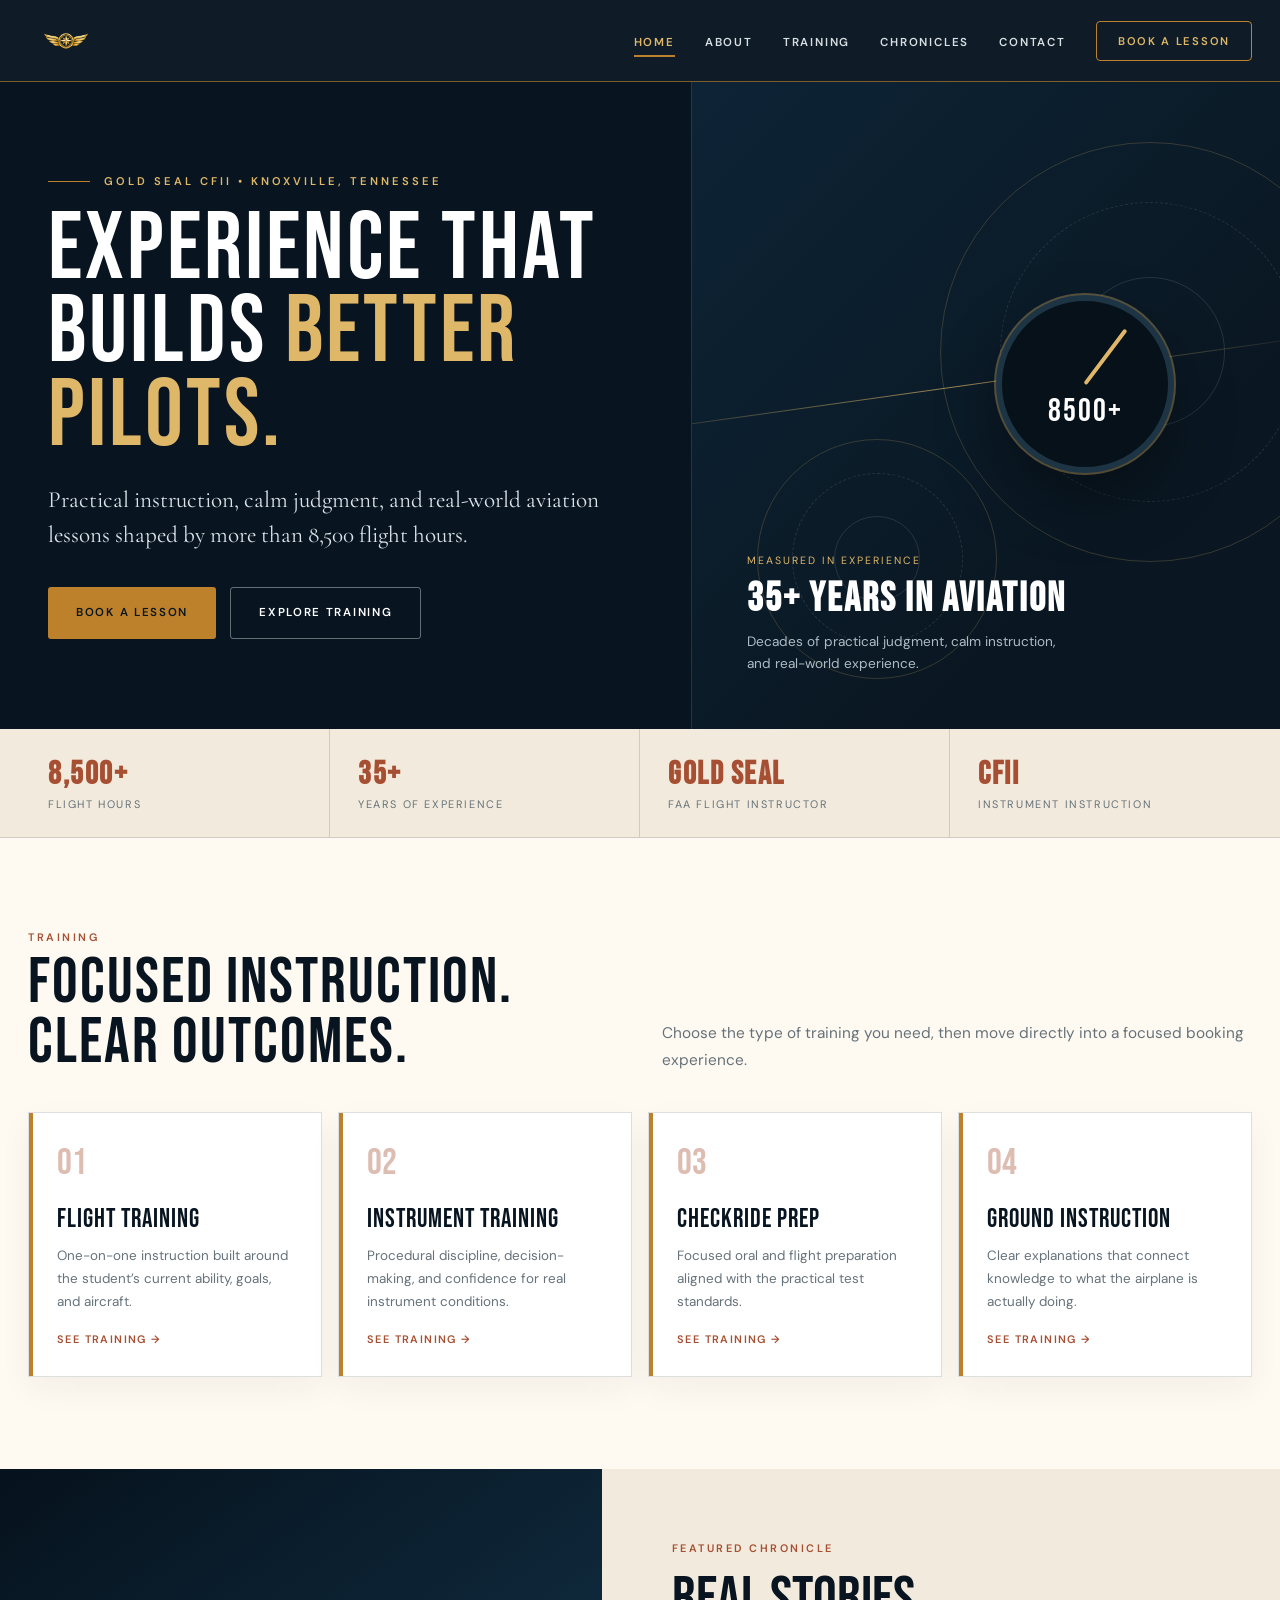
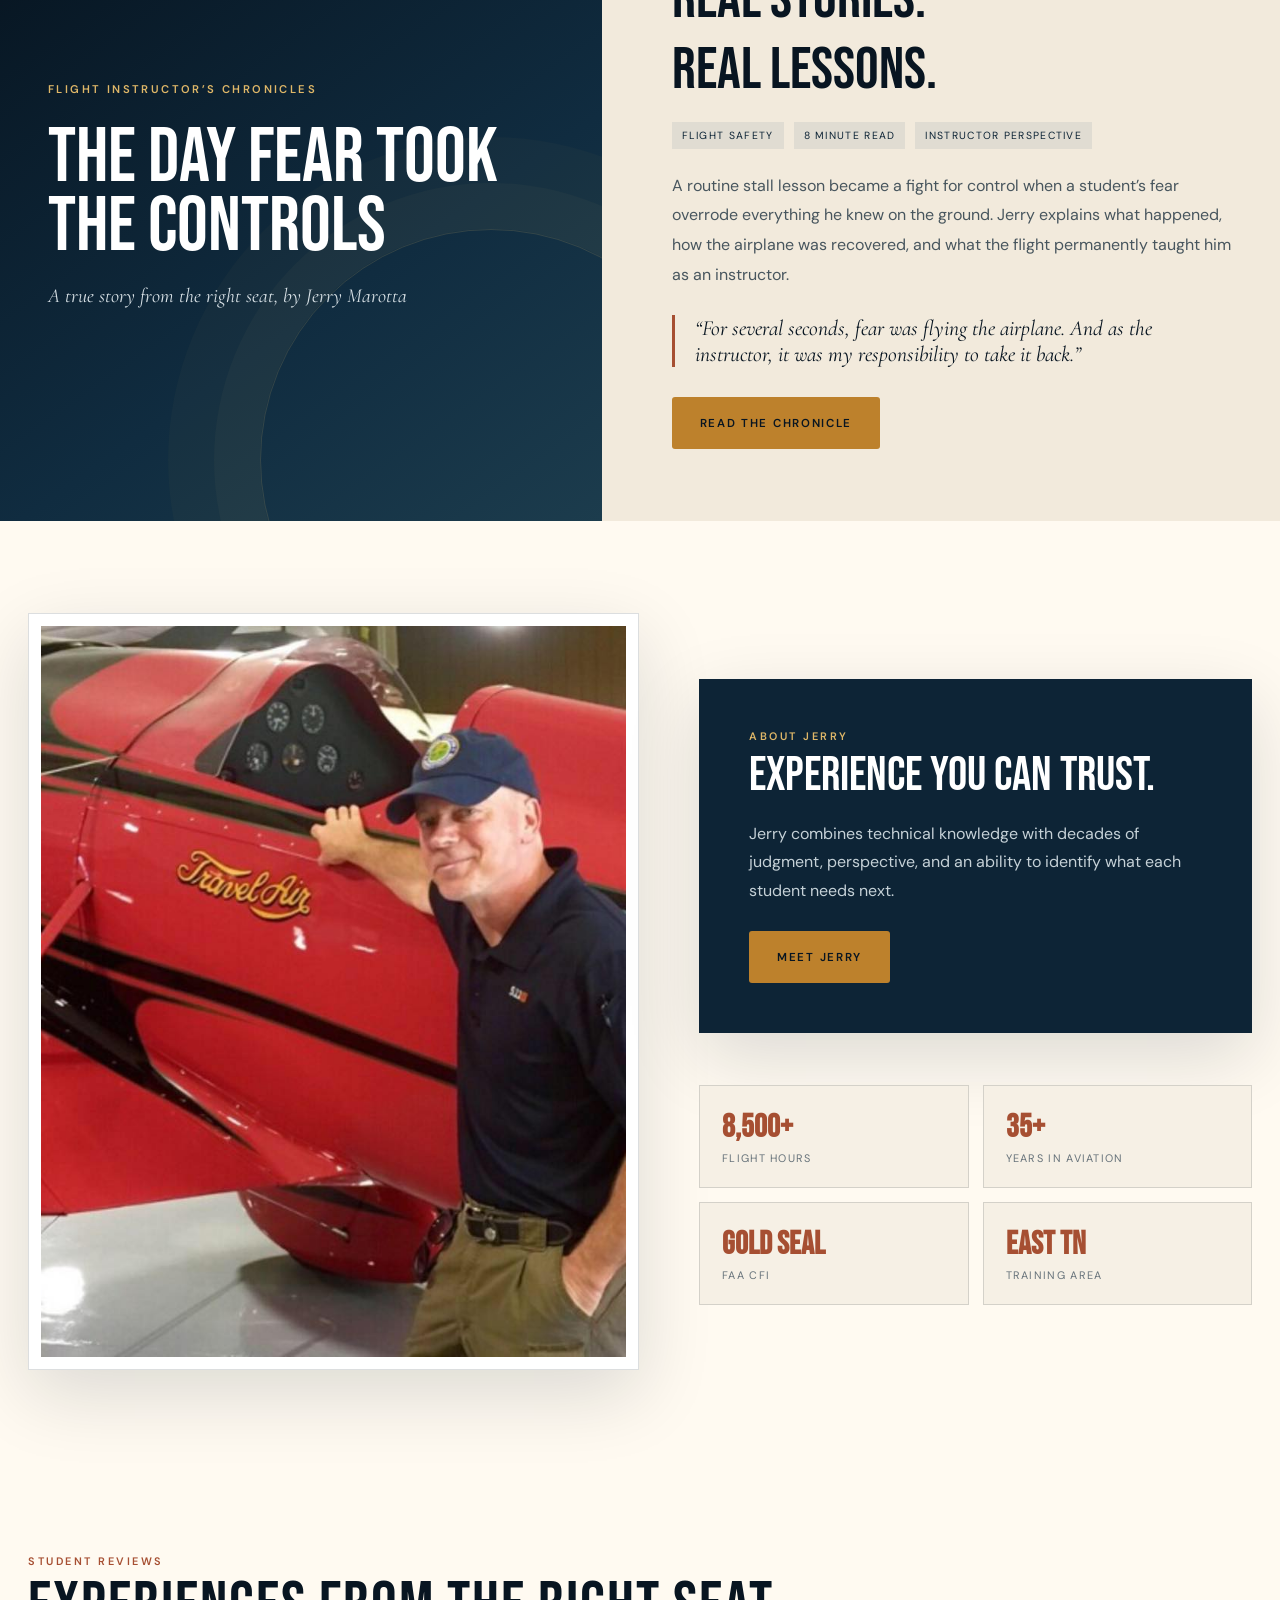
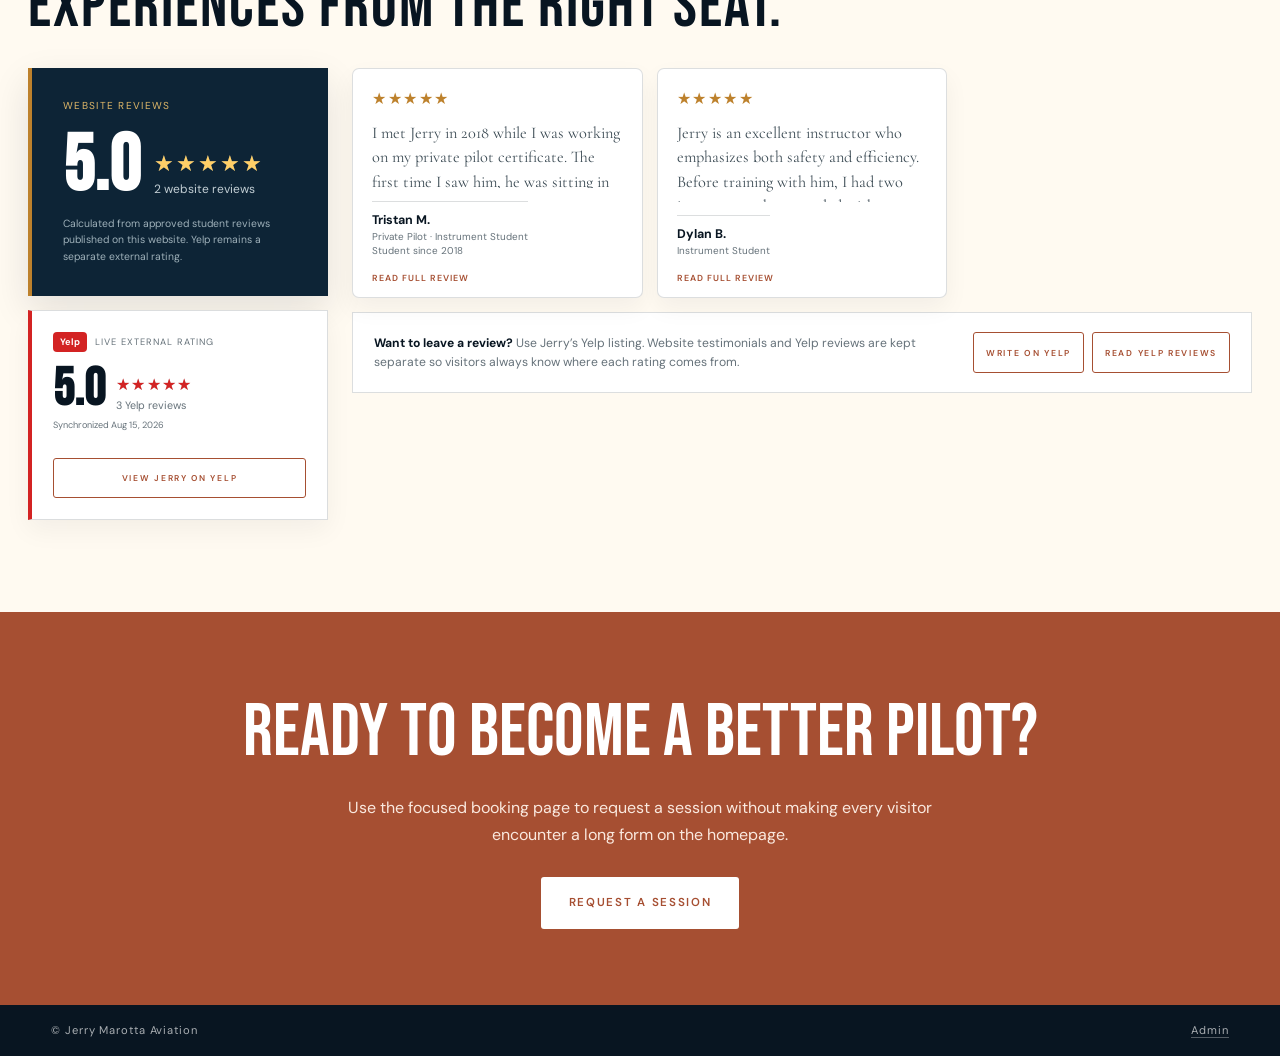
==== commit b500d6f2: "Replace text logo with winged compass mark" ====
--- a/index.html
+++ b/index.html
@@ -15,14 +15,13 @@
 <link rel="preconnect" href="https://fonts.googleapis.com">
 <link rel="preconnect" href="https://fonts.gstatic.com" crossorigin>
 <link href="https://fonts.googleapis.com/css2?family=Bebas+Neue&family=Cormorant+Garamond:ital,wght@0,500;1,500&family=DM+Sans:wght@400;500;600&display=swap" rel="stylesheet">
-<link rel="stylesheet" href="css/styles.css">
+<link rel="stylesheet" href="/css/styles.css">
 </head>
 <body>
 <div class="site-shell">
   <nav class="desktop-nav">
-    <a class="brand" href="#" data-view="home">
-      <span class="brand-mark">✈</span>
-      <span class="brand-copy"><strong>Jerry Marotta</strong><small>Gold Seal Flight Instructor</small></span>
+    <a class="brand" href="#" data-view="home" aria-label="Jerry Marotta Aviation home">
+      <img class="brand-mark" src="/images/winged-compass-logo.png" alt="Jerry Marotta Aviation winged compass">
     </a>
     <div class="desktop-links">
       <button class="nav-btn active" data-view="home">Home</button>
@@ -36,10 +35,7 @@
 
   <div class="mobile-top">
     <a class="brand" href="#" data-view="home" aria-label="Jerry Marotta Aviation home">
-      <span class="brand-mark" aria-hidden="true">
-        <svg viewBox="0 0 24 24"><path d="M3 13.2 21 7l-7.2 7.2v5.3l-2.2 1.2-2-4-3.7 2.2-1.2-1.2 2.2-3.7-4-2z" fill="none" stroke-linecap="round" stroke-linejoin="round"/></svg>
-      </span>
-      <span class="brand-copy"><strong>Jerry Marotta</strong><small>Gold Seal Flight Instructor</small></span>
+      <img class="brand-mark" src="/images/winged-compass-logo.png" alt="Jerry Marotta Aviation winged compass">
     </a>
     <button class="mobile-more-btn" id="mobile-more-btn" type="button" aria-label="Open more options" aria-expanded="false">
       <svg viewBox="0 0 24 24" aria-hidden="true"><circle cx="5" cy="12" r="1.4" fill="currentColor"/><circle cx="12" cy="12" r="1.4" fill="currentColor"/><circle cx="19" cy="12" r="1.4" fill="currentColor"/></svg>
@@ -914,7 +910,7 @@
     </section>
   </main>
 
-  
+  <footer class="site-footer"><p>© Jerry Marotta Aviation</p><a href="/admin/" aria-label="Administrator sign in">Admin</a></footer>
 
   <dialog class="review-dialog" id="review-dialog" aria-labelledby="review-dialog-name">
     <div class="review-dialog-shell">
@@ -963,6 +959,6 @@
     </div>
   </aside>
 </div>
-<script src="js/app.js"></script>
+<script src="/js/app.js"></script>
 </body>
 </html>
--- a/css/styles.css
+++ b/css/styles.css
@@ -16,6 +16,8 @@
   --shadow:0 24px 70px rgba(8,21,33,.14);
   --max:1240px;
 }
+
+.site-footer{display:flex;align-items:center;justify-content:space-between;gap:16px;padding:18px clamp(20px,4vw,64px);background:var(--ink);color:rgba(255,255,255,.65);font-size:.7rem;letter-spacing:.08em}.site-footer p{margin:0}.site-footer a{color:rgba(255,255,255,.65);text-decoration:none;border-bottom:1px solid rgba(255,255,255,.3)}.site-footer a:hover{color:white}
 *{box-sizing:border-box;margin:0;padding:0}
 html{scroll-behavior:smooth;-webkit-text-size-adjust:100%}
 body{font-family:'DM Sans',sans-serif;background:var(--paper);color:var(--text);min-height:100vh}
@@ -31,7 +33,7 @@
 .site-shell{min-height:100vh}
 .desktop-nav{position:sticky;top:0;z-index:50;height:82px;background:rgba(8,21,33,.97);border-bottom:1px solid rgba(189,129,44,.65);display:flex;align-items:center;padding:0 max(28px,calc((100vw - var(--max))/2));gap:42px}
 .brand{display:flex;align-items:center;gap:14px;text-decoration:none;min-width:max-content}
-.brand-mark{width:44px;height:44px;display:grid;place-items:center;color:var(--gold);font-size:2rem;transform:rotate(-7deg)}
+.brand-mark{width:76px;height:44px;display:block;object-fit:contain}
 .brand-copy strong{display:block;font-family:'Bebas Neue',sans-serif;letter-spacing:3px;font-size:1.5rem;color:var(--white);line-height:1}
 .brand-copy small{display:block;color:var(--gold-light);font-size:.63rem;letter-spacing:2px;text-transform:uppercase;margin-top:5px}
 .desktop-links{display:flex;align-items:center;gap:30px;margin-left:auto}
@@ -1018,7 +1020,7 @@
   .mobile-sheet-action span{font-size:.65rem;color:var(--muted);line-height:1.35}
 
   /* Bottom app navigation */
-  .mobile-bottom{
+.mobile-bottom{
     display:flex;
     position:fixed;
     left:0;right:0;bottom:0;
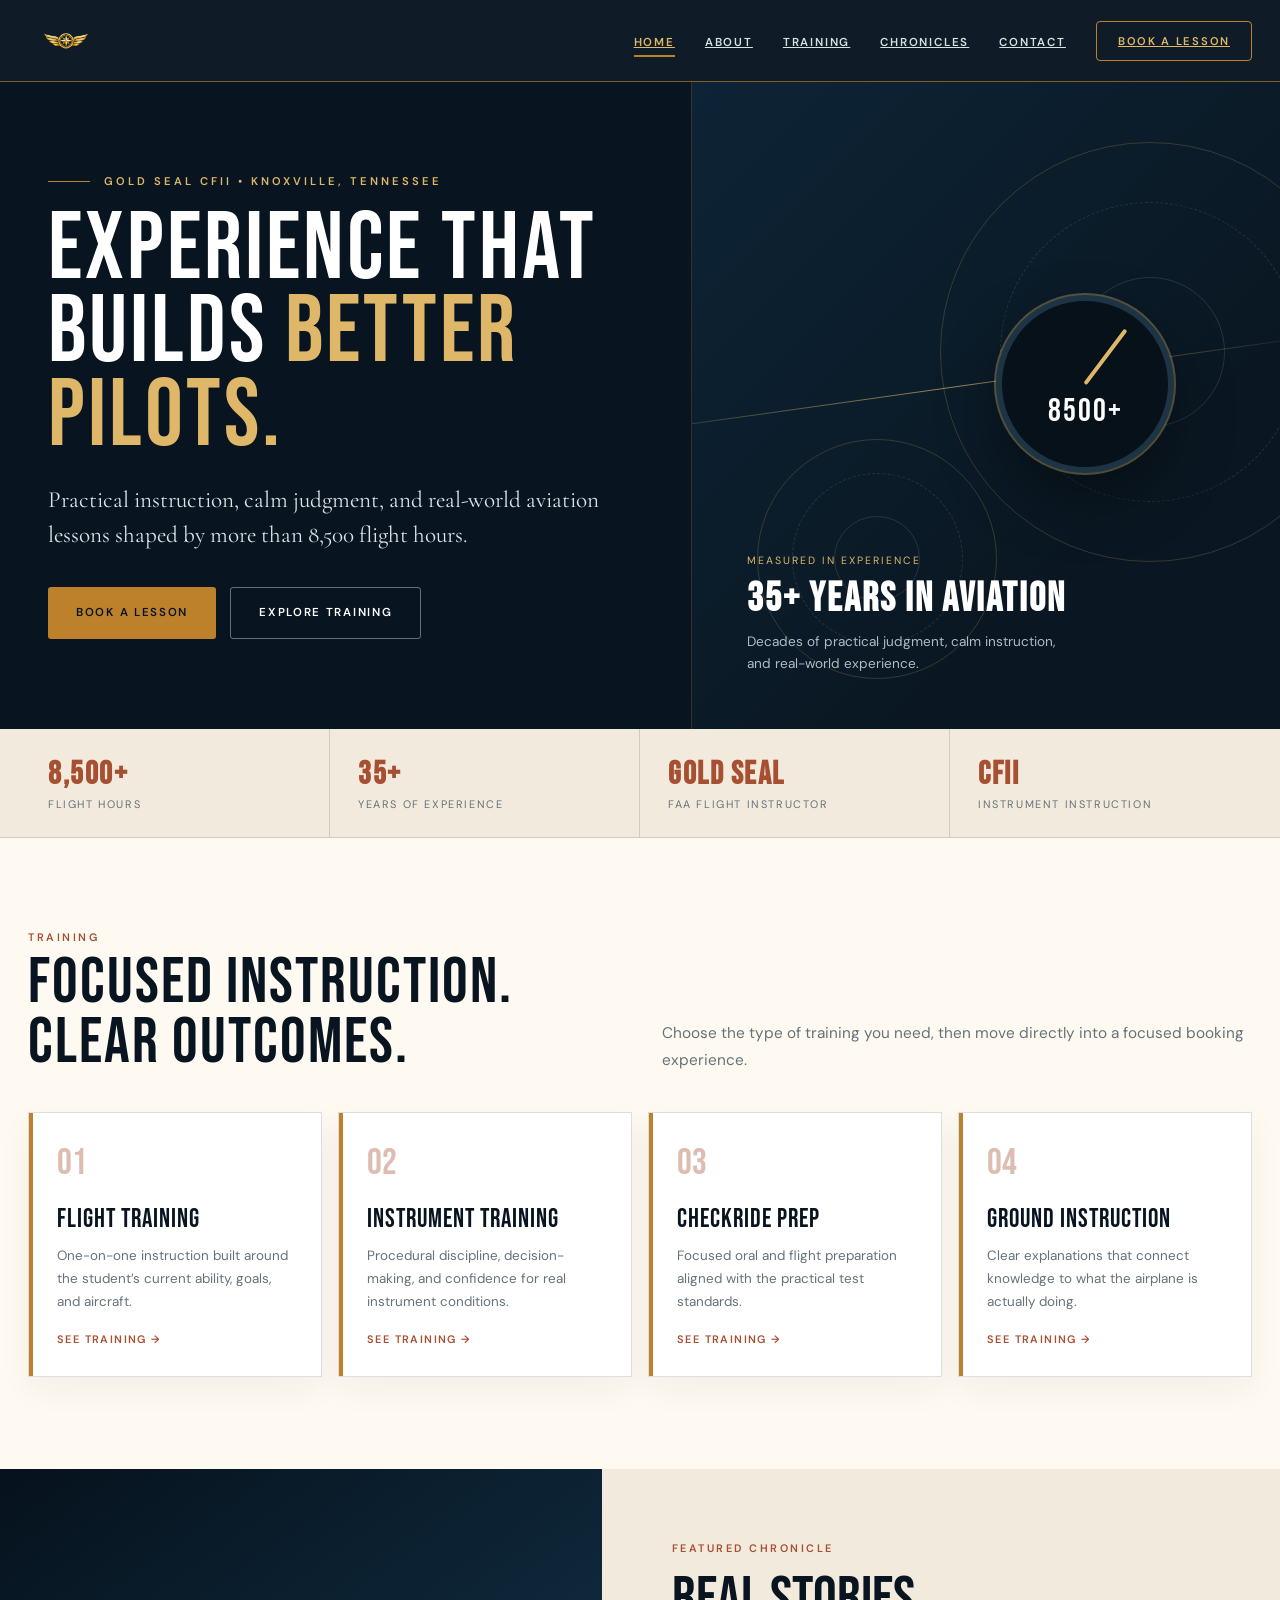
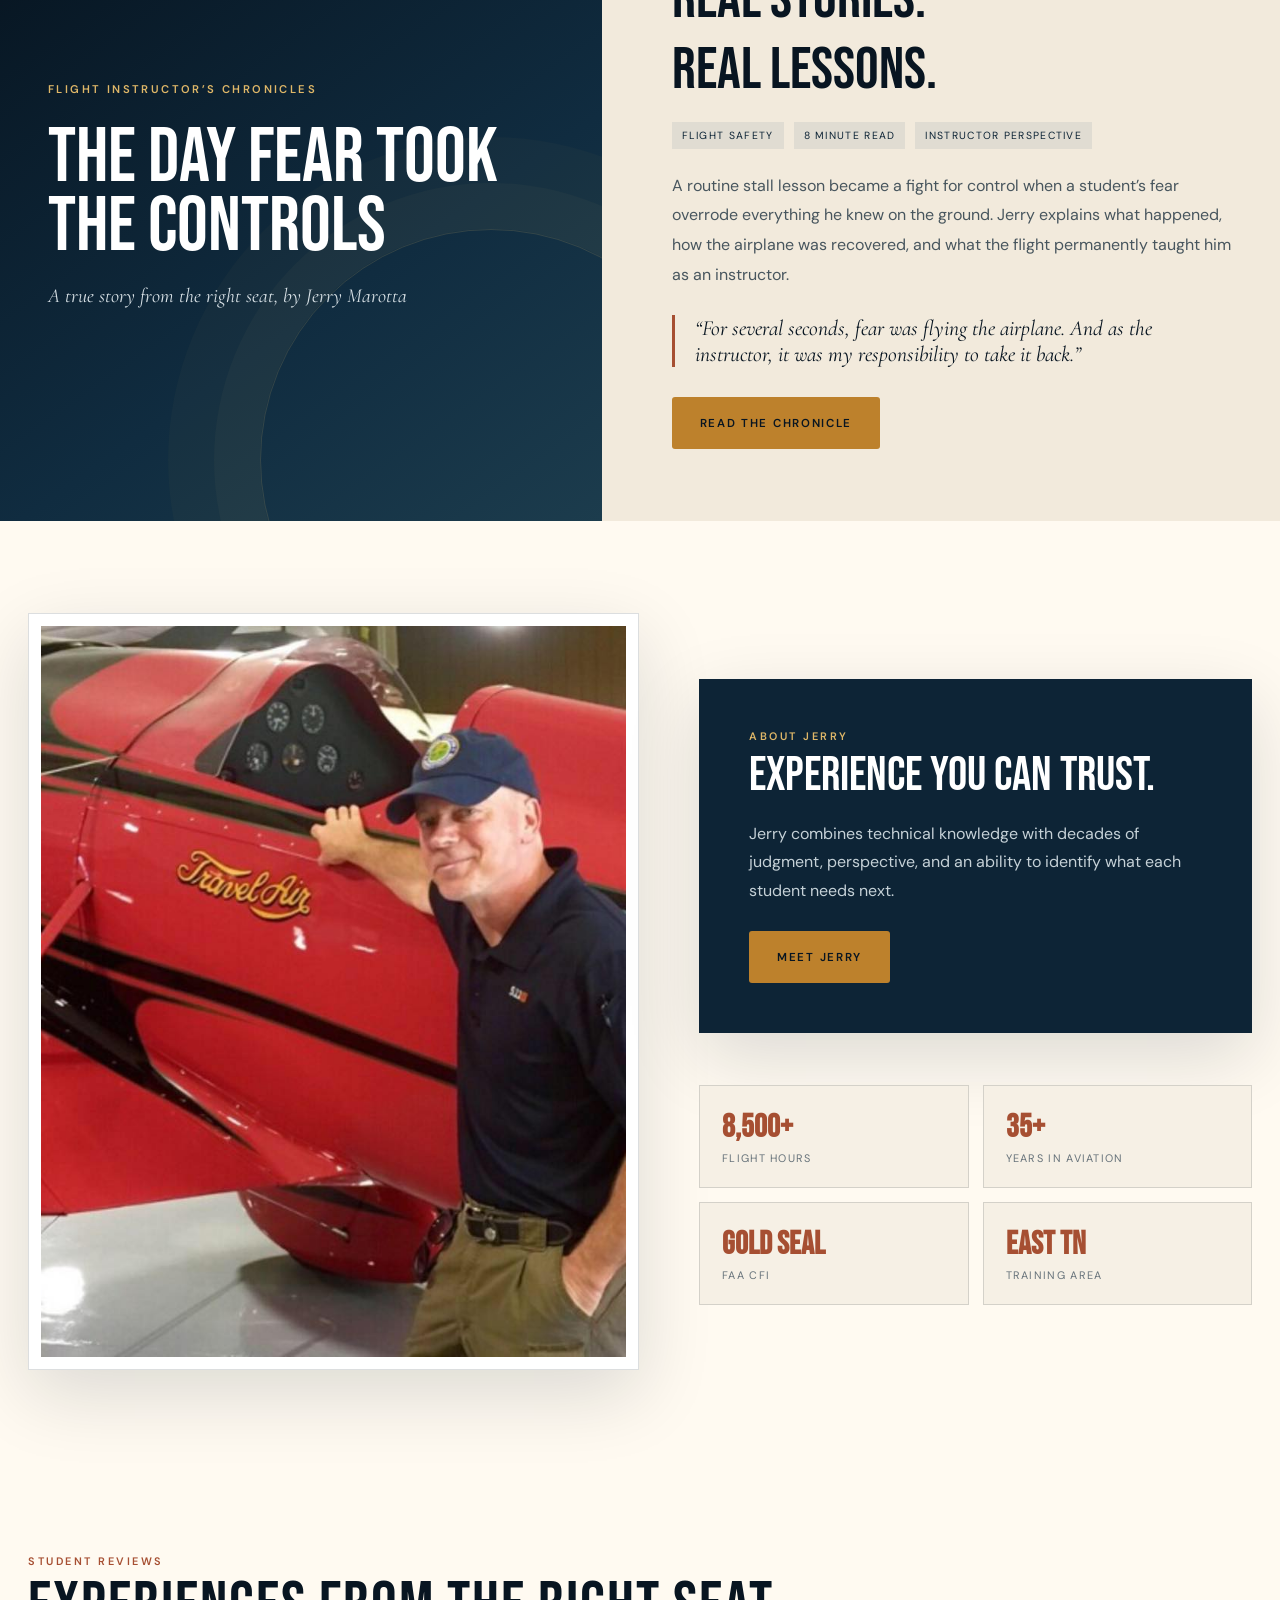
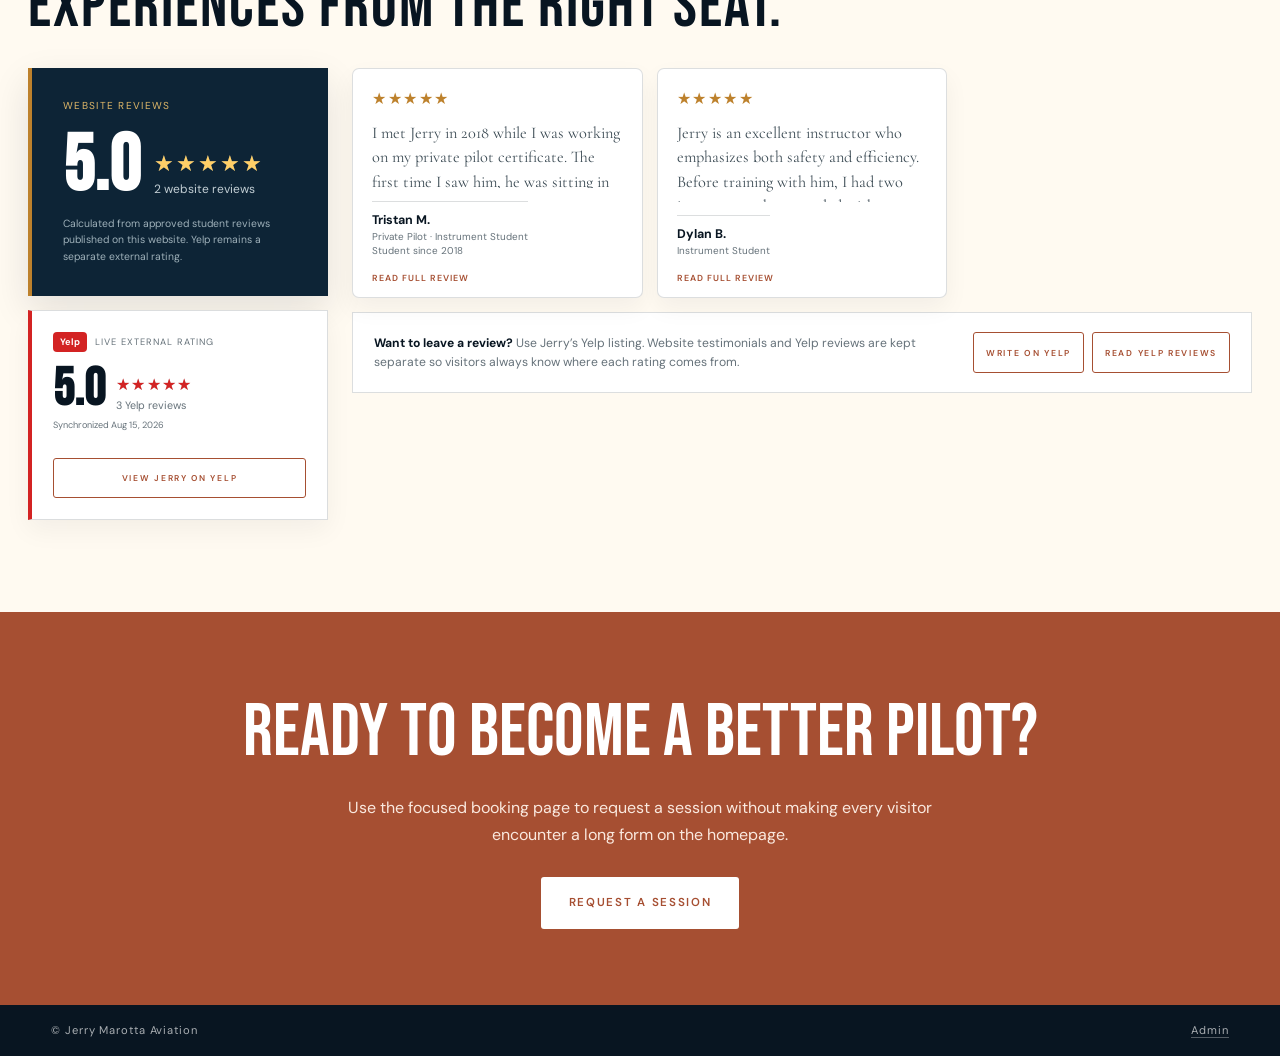
==== commit 2a338de8: "Use standard links for public navigation" ====
--- a/index.html
+++ b/index.html
@@ -20,21 +20,21 @@
 <body>
 <div class="site-shell">
   <nav class="desktop-nav">
-    <a class="brand" href="#" data-view="home" aria-label="Jerry Marotta Aviation home">
+    <a class="brand" href="/" aria-label="Jerry Marotta Aviation home">
       <img class="brand-mark" src="/images/winged-compass-logo.png" alt="Jerry Marotta Aviation winged compass">
     </a>
     <div class="desktop-links">
-      <button class="nav-btn active" data-view="home">Home</button>
-      <button class="nav-btn" data-view="about">About</button>
-      <button class="nav-btn" data-view="training">Training</button>
-      <button class="nav-btn" data-view="chronicles">Chronicles</button>
-      <button class="nav-btn" data-view="contact">Contact</button>
-      <button class="nav-book" data-view="book">Book a Lesson</button>
+      <a class="nav-btn active" href="/">Home</a>
+      <a class="nav-btn" href="/about/">About</a>
+      <a class="nav-btn" href="/training/">Training</a>
+      <a class="nav-btn" href="/chronicles/">Chronicles</a>
+      <a class="nav-btn" href="/contact/">Contact</a>
+      <a class="nav-book" href="/book/">Book a Lesson</a>
     </div>
   </nav>
 
   <div class="mobile-top">
-    <a class="brand" href="#" data-view="home" aria-label="Jerry Marotta Aviation home">
+    <a class="brand" href="/" aria-label="Jerry Marotta Aviation home">
       <img class="brand-mark" src="/images/winged-compass-logo.png" alt="Jerry Marotta Aviation winged compass">
     </a>
     <button class="mobile-more-btn" id="mobile-more-btn" type="button" aria-label="Open more options" aria-expanded="false">
@@ -52,8 +52,8 @@
             <h1>Experience that builds <span>better pilots.</span></h1>
             <p class="hero-lede">Practical instruction, calm judgment, and real-world aviation lessons shaped by more than 8,500 flight hours.</p>
             <div class="hero-actions">
-              <button class="btn btn-primary" data-view="book">Book a Lesson</button>
-              <button class="btn btn-secondary" data-view="training">Explore Training</button>
+              <a class="btn btn-primary" href="/book/">Book a Lesson</a>
+              <a class="btn btn-secondary" href="/training/">Explore Training</a>
             </div>
           </div>
           <div class="hero-visual" aria-label="Abstract aviation instrument graphic">
@@ -79,10 +79,10 @@
             <p class="section-intro">Choose the type of training you need, then move directly into a focused booking experience.</p>
           </div>
           <div class="card-grid">
-            <article class="card"><div class="card-index">01</div><h3>Flight Training</h3><p>One-on-one instruction built around the student’s current ability, goals, and aircraft.</p><a class="card-link" href="#" data-view="training">See training →</a></article>
-            <article class="card"><div class="card-index">02</div><h3>Instrument Training</h3><p>Procedural discipline, decision-making, and confidence for real instrument conditions.</p><a class="card-link" href="#" data-view="training">See training →</a></article>
-            <article class="card"><div class="card-index">03</div><h3>Checkride Prep</h3><p>Focused oral and flight preparation aligned with the practical test standards.</p><a class="card-link" href="#" data-view="training">See training →</a></article>
-            <article class="card"><div class="card-index">04</div><h3>Ground Instruction</h3><p>Clear explanations that connect knowledge to what the airplane is actually doing.</p><a class="card-link" href="#" data-view="training">See training →</a></article>
+            <article class="card"><div class="card-index">01</div><h3>Flight Training</h3><p>One-on-one instruction built around the student’s current ability, goals, and aircraft.</p><a class="card-link" href="/training/">See training →</a></article>
+            <article class="card"><div class="card-index">02</div><h3>Instrument Training</h3><p>Procedural discipline, decision-making, and confidence for real instrument conditions.</p><a class="card-link" href="/training/">See training →</a></article>
+            <article class="card"><div class="card-index">03</div><h3>Checkride Prep</h3><p>Focused oral and flight preparation aligned with the practical test standards.</p><a class="card-link" href="/training/">See training →</a></article>
+            <article class="card"><div class="card-index">04</div><h3>Ground Instruction</h3><p>Clear explanations that connect knowledge to what the airplane is actually doing.</p><a class="card-link" href="/training/">See training →</a></article>
           </div>
         </section>
 
@@ -98,7 +98,7 @@
             <div class="meta"><span class="pill">Flight Safety</span><span class="pill">8 minute read</span><span class="pill">Instructor Perspective</span></div>
             <p>A routine stall lesson became a fight for control when a student’s fear overrode everything he knew on the ground. Jerry explains what happened, how the airplane was recovered, and what the flight permanently taught him as an instructor.</p>
             <div class="quote">“For several seconds, fear was flying the airplane. And as the instructor, it was my responsibility to take it back.”</div>
-            <div><button class="btn btn-primary" data-view="article">Read the Chronicle</button></div>
+            <div><a class="btn btn-primary" href="/chronicles/the-day-fear-took-the-controls/">Read the Chronicle</a></div>
           </div>
         </section>
 
@@ -111,7 +111,7 @@
               <div class="section-label" style="color:var(--gold-light)">About Jerry</div>
               <h3>Experience you can trust.</h3>
               <p>Jerry combines technical knowledge with decades of judgment, perspective, and an ability to identify what each student needs next.</p>
-              <div style="margin-top:25px"><button class="btn btn-primary" data-view="about">Meet Jerry</button></div>
+              <div style="margin-top:25px"><a class="btn btn-primary" href="/about/">Meet Jerry</a></div>
             </div>
             <div class="about-facts">
               <div class="fact"><strong>8,500+</strong><span>Flight Hours</span></div>
@@ -193,7 +193,7 @@
           </div>
         </section>
 
-        <section class="final-cta"><h2>Ready to become a better pilot?</h2><p>Use the focused booking page to request a session without making every visitor encounter a long form on the homepage.</p><button class="btn" style="background:white;color:var(--rust)" data-view="book">Request a Session</button></section>
+        <section class="final-cta"><h2>Ready to become a better pilot?</h2><p>Use the focused booking page to request a session without making every visitor encounter a long form on the homepage.</p><a class="btn" style="background:white;color:var(--rust)" href="/book/">Request a Session</a></section>
       </div>
 
       <div class="mobile-home-only mobile-home">
@@ -207,8 +207,8 @@
             <span>8,500+ Hours</span>
           </div>
           <div class="mobile-actions">
-            <button class="btn btn-primary" data-view="book">Book a Lesson</button>
-            <button class="btn btn-secondary" data-view="chronicles">Stories</button>
+            <a class="btn btn-primary" href="/book/">Book a Lesson</a>
+            <a class="btn btn-secondary" href="/chronicles/">Stories</a>
           </div>
         </section>
 
@@ -218,30 +218,30 @@
             <h2>Choose your next objective.</h2>
           </div>
           <div class="mobile-service-rail" aria-label="Training options">
-            <button class="mobile-service-card" data-view="training">
+            <a class="mobile-service-card" href="/training/">
               <small>Primary</small>
               <h3>Flight Training</h3>
               <p>Structured instruction with clear objectives, direct feedback, and lessons built around your pace.</p>
               <span class="rail-link">Explore training →</span>
-            </button>
-            <button class="mobile-service-card" data-view="training">
+            </a>
+            <a class="mobile-service-card" href="/training/">
               <small>Instrument</small>
               <h3>CFII Training</h3>
               <p>Procedures, scan discipline, workload management, and sound decision-making for instrument flying.</p>
               <span class="rail-link">Explore training →</span>
-            </button>
-            <button class="mobile-service-card" data-view="training">
+            </a>
+            <a class="mobile-service-card" href="/training/">
               <small>Practical Test</small>
               <h3>Checkride Prep</h3>
               <p>Focused oral and flight preparation based on the standards and the areas that need attention.</p>
               <span class="rail-link">Explore training →</span>
-            </button>
-            <button class="mobile-service-card" data-view="training">
+            </a>
+            <a class="mobile-service-card" href="/training/">
               <small>Knowledge</small>
               <h3>Ground Instruction</h3>
               <p>Clear explanations that connect weather, systems, regulations, and aerodynamics to real flying.</p>
               <span class="rail-link">Explore training →</span>
-            </button>
+            </a>
           </div>
           <div class="rail-hint">Swipe to compare training options.</div>
         </section>
@@ -253,7 +253,7 @@
             <small>Flight Safety • 8 min read</small>
             <h3>The Day Fear Took the Controls</h3>
             <p>A stall lesson, a student frozen in panic, and the moment an instructor had to take command back.</p>
-            <button class="btn btn-primary" data-view="article">Read the Story</button>
+            <a class="btn btn-primary" href="/chronicles/the-day-fear-took-the-controls/">Read the Story</a>
           </article>
         </section>
 
@@ -334,7 +334,7 @@
         <section class="mobile-cta">
           <h3>Ready to train?</h3>
           <p>Complete a short request. On mobile, the site opens your native Messages app with everything ready to send.</p>
-          <button class="btn" style="background:white;color:var(--rust)" data-view="book">Request a Session</button>
+          <a class="btn" style="background:white;color:var(--rust)" href="/book/">Request a Session</a>
         </section>
       </div>
     </section>
@@ -444,7 +444,7 @@
               <h2>Tell me where you are in your flying.</h2>
               <p>Whether you are beginning, returning after time away, preparing for a checkride, or moving into instrument flying, I will build the instruction around the pilot you are today and the pilot you are working to become.</p>
             </div>
-            <button class="btn" data-view="book">Book a Lesson</button>
+            <a class="btn" href="/book/">Book a Lesson</a>
           </section>
         </div>
       </div>
@@ -667,14 +667,14 @@
         <img src="images/Chronicles.png" alt="The Instructor's Chronicles — True Stories from the Right Seat, by Jerry Marotta">
       </header>
       <div class="page-content"><div class="chronicles-grid">
-        <article class="story-card"><div class="story-card-cover"><small>Flight Safety • Featured Chronicle</small><h2>The Day Fear Took the Controls</h2></div><div class="story-card-body"><p>A student knew the recovery procedure in the classroom. In the airplane, fear took over. Jerry recounts the spin, the struggle for the controls, and the lessons he carried into every flight afterward.</p><div style="margin-top:22px"><button class="btn btn-primary" data-view="article">Read the Story</button></div></div></article>
+        <article class="story-card"><div class="story-card-cover"><small>Flight Safety • Featured Chronicle</small><h2>The Day Fear Took the Controls</h2></div><div class="story-card-body"><p>A student knew the recovery procedure in the classroom. In the airplane, fear took over. Jerry recounts the spin, the struggle for the controls, and the lessons he carried into every flight afterward.</p><div style="margin-top:22px"><a class="btn btn-primary" href="/chronicles/the-day-fear-took-the-controls/">Read the Story</a></div></div></article>
         <aside class="sidebar"><h3>Built to grow.</h3><p>This archive begins with Jerry’s first published Chronicle. New stories can be added here as he shares them, while the homepage continues to feature only the latest work.</p></aside>
       </div></div>
     </section>
 
     <section class="view" id="view-article">
       <div class="article-mobile-bar">
-        <button type="button" data-view="chronicles">← Chronicles</button>
+        <a type="button" href="/chronicles/">← Chronicles</a>
         <span>8 minute read</span>
       </div>
       <header class="page-hero"><div class="section-label">Flight Instructor’s Chronicles</div><h1>The Day Fear Took the Controls</h1><p>A true account of fear, instinct, control, and the responsibilities carried by the instructor in the right seat.</p></header>
@@ -749,10 +749,10 @@
         <p>But for several seconds, fear was flying the airplane.</p>
         <p>And as the instructor, it was my responsibility to take it back.</p>
         <div class="booking-note"><strong>Safety note:</strong> This personal account is presented for educational and storytelling purposes. It is not a substitute for instruction from a qualified flight instructor, an aircraft flight manual, or FAA-approved training guidance.</div>
-        <div style="margin-top:35px"><button class="btn btn-primary" data-view="chronicles">Back to Chronicles</button></div>
+        <div style="margin-top:35px"><a class="btn btn-primary" href="/chronicles/">Back to Chronicles</a></div>
         <div class="article-end-actions">
-          <button class="btn btn-primary" data-view="book">Train With Jerry</button>
-          <button class="btn btn-copy" data-view="chronicles">Back to Chronicles</button>
+          <a class="btn btn-primary" href="/book/">Train With Jerry</a>
+          <a class="btn btn-copy" href="/chronicles/">Back to Chronicles</a>
         </div>
       </article></div>
     </section>
@@ -903,7 +903,7 @@
             <div class="section-label">Best for lesson requests</div>
             <h2 style="font-size:3rem;color:var(--ink)">Use the booking page.</h2>
             <p style="color:var(--muted);line-height:1.75;margin:14px 0 22px">On mobile, the booking page prepares a native text message. On desktop, it prepares an email and downloads a tentative calendar invite.</p>
-            <button class="btn btn-primary" data-view="book">Book a Lesson</button>
+            <a class="btn btn-primary" href="/book/">Book a Lesson</a>
           </div>
         </div>
       </div>
@@ -921,26 +921,26 @@
   </dialog>
 
   <nav class="mobile-bottom" aria-label="Mobile navigation">
-    <button class="active" data-view="home" aria-label="Home">
+    <a class="active" aria-label="Home" href="/">
       <svg viewBox="0 0 24 24" aria-hidden="true"><path d="M3.5 11.5 12 4l8.5 7.5"/><path d="M5.5 10.2V20h5v-5h3v5h5v-9.8"/></svg>
       <span>Home</span>
-    </button>
-    <button data-view="training" aria-label="Training">
+    </a>
+    <a aria-label="Training" href="/training/">
       <svg viewBox="0 0 24 24" aria-hidden="true"><path d="M3 19 12 5l9 14"/><path d="M7.5 19 12 12l4.5 7"/></svg>
       <span>Training</span>
-    </button>
-    <button class="mobile-book" data-view="book" aria-label="Book a lesson">
+    </a>
+    <a class="mobile-book" aria-label="Book a lesson" href="/book/">
       <span class="mobile-book-icon"><svg viewBox="0 0 24 24" aria-hidden="true"><path d="M12 5v14M5 12h14"/></svg></span>
       <span>Book</span>
-    </button>
-    <button data-view="chronicles" aria-label="Chronicles">
+    </a>
+    <a aria-label="Chronicles" href="/chronicles/">
       <svg viewBox="0 0 24 24" aria-hidden="true"><path d="M6 4h12v16H6z"/><path d="M9 8h6M9 12h6M9 16h4"/></svg>
       <span>Chronicles</span>
-    </button>
-    <button data-view="contact" aria-label="Contact">
+    </a>
+    <a aria-label="Contact" href="/contact/">
       <svg viewBox="0 0 24 24" aria-hidden="true"><path d="M3.5 6.5h17v11h-17z"/><path d="m4.5 7.5 7.5 6 7.5-6"/></svg>
       <span>Contact</span>
-    </button>
+    </a>
   </nav>
 
   <div class="mobile-sheet-backdrop" id="mobile-sheet-backdrop"></div>
@@ -951,8 +951,8 @@
       <button class="mobile-sheet-close" id="mobile-sheet-close" type="button" aria-label="Close more options">×</button>
     </div>
     <div class="mobile-sheet-grid">
-      <button class="mobile-sheet-action" data-view="about"><strong>About Jerry</strong><span>Experience, credentials, and background</span></button>
-      <button class="mobile-sheet-action" data-view="chronicles"><strong>Chronicles</strong><span>True stories from the right seat</span></button>
+      <a class="mobile-sheet-action" href="/about/"><strong>About Jerry</strong><span>Experience, credentials, and background</span></a>
+      <a class="mobile-sheet-action" href="/chronicles/"><strong>Chronicles</strong><span>True stories from the right seat</span></a>
       <a class="mobile-sheet-action" href="mailto:jerry.marotta@hotmail.com"><strong>Email Jerry</strong><span>Open your email application</span></a>
       <a class="mobile-sheet-action" href="sms:8657247251"><strong>Text Jerry</strong><span>Open your native Messages app</span></a>
       <a class="mobile-sheet-action" href="https://www.yelp.com/biz/jerry-marotta-alcoa" target="_blank" rel="noopener noreferrer"><strong>Yelp Reviews</strong><span>Read Jerry’s public Yelp reviews</span></a>
--- a/css/styles.css
+++ b/css/styles.css
@@ -1031,7 +1031,7 @@
     border-top:1px solid rgba(189,129,44,.5);
     box-shadow:0 -10px 28px rgba(8,21,33,.18);
   }
-  .mobile-bottom button{
+  .mobile-bottom a{
     flex:1;
     min-width:0;
     border:0;
@@ -1048,11 +1048,11 @@
     padding:4px 1px;
     position:relative;
   }
-  .mobile-bottom button svg{
+  .mobile-bottom a svg{
     width:21px;height:21px;stroke:currentColor;fill:none;stroke-width:1.8;
   }
-  .mobile-bottom button.active{color:var(--gold-light)}
-  .mobile-bottom button.active::after{
+  .mobile-bottom a.active{color:var(--gold-light)}
+  .mobile-bottom a.active::after{
     content:'';
     position:absolute;
     top:0;
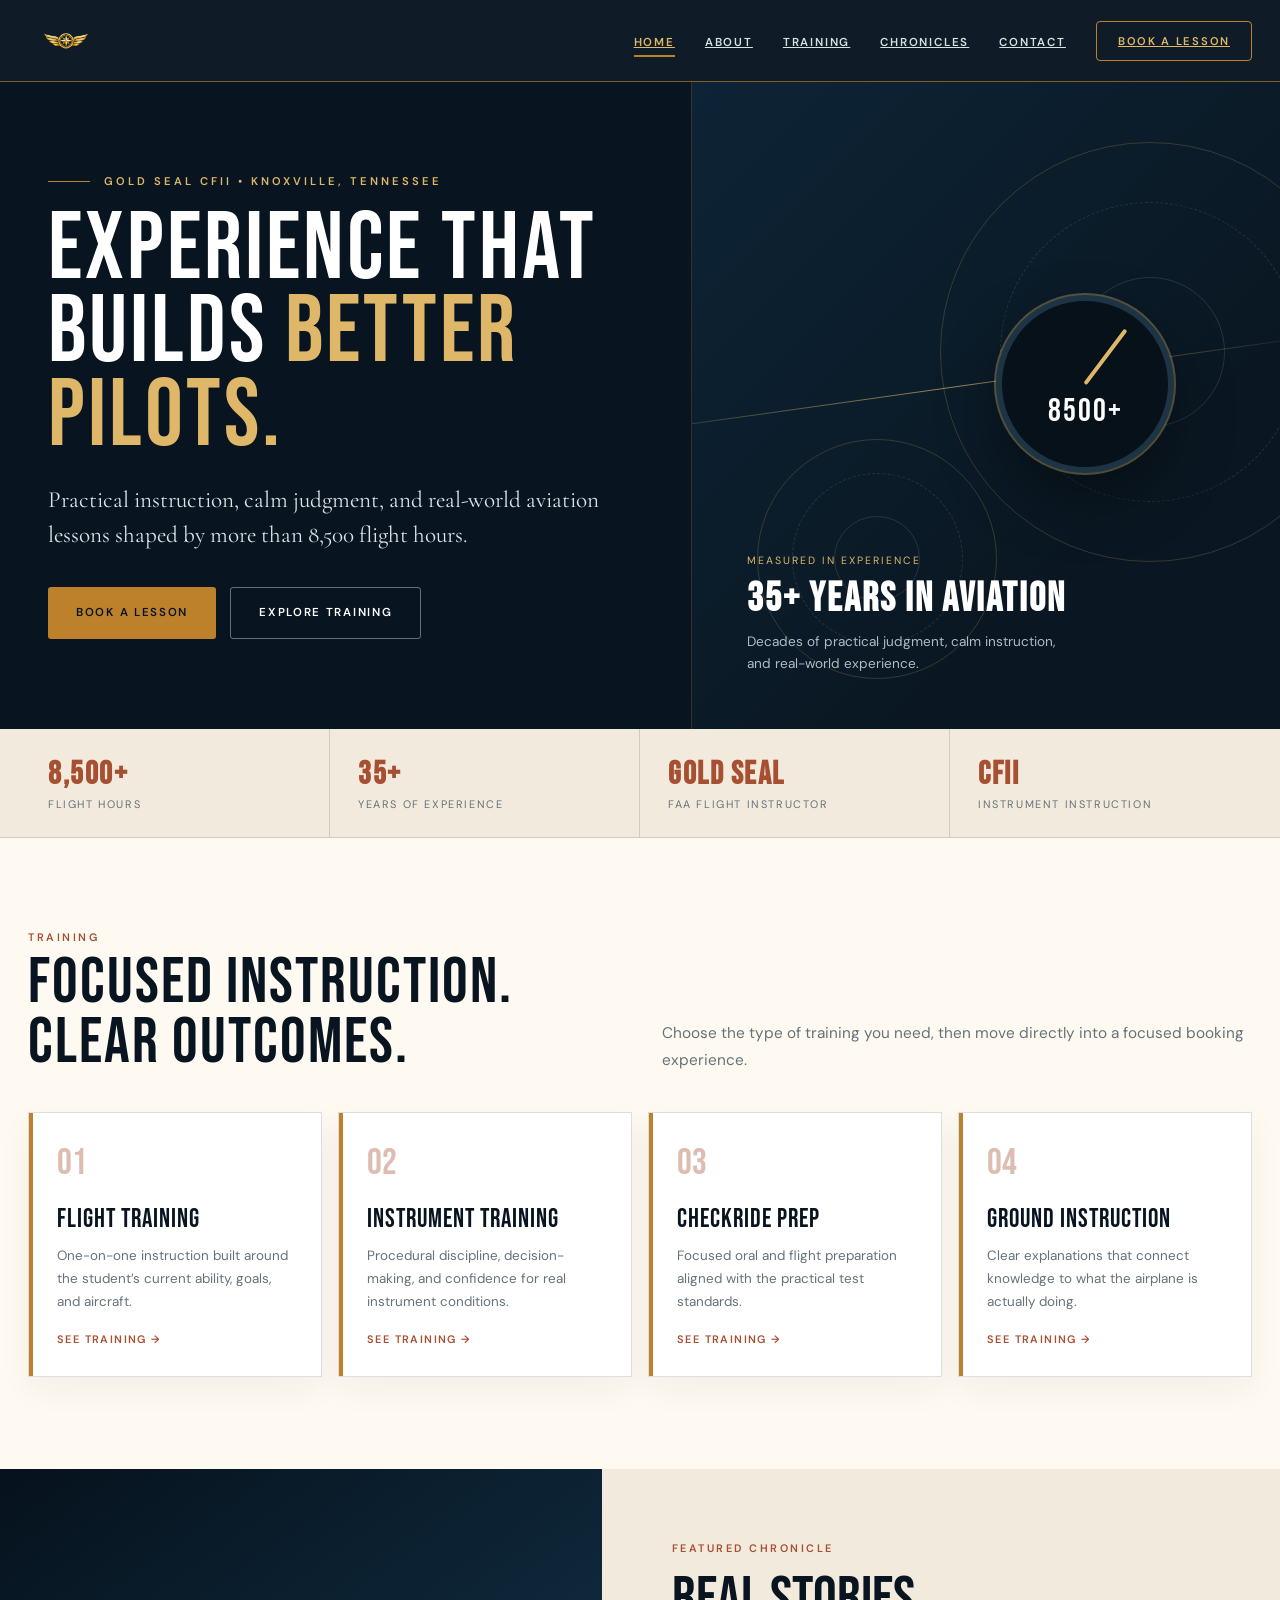
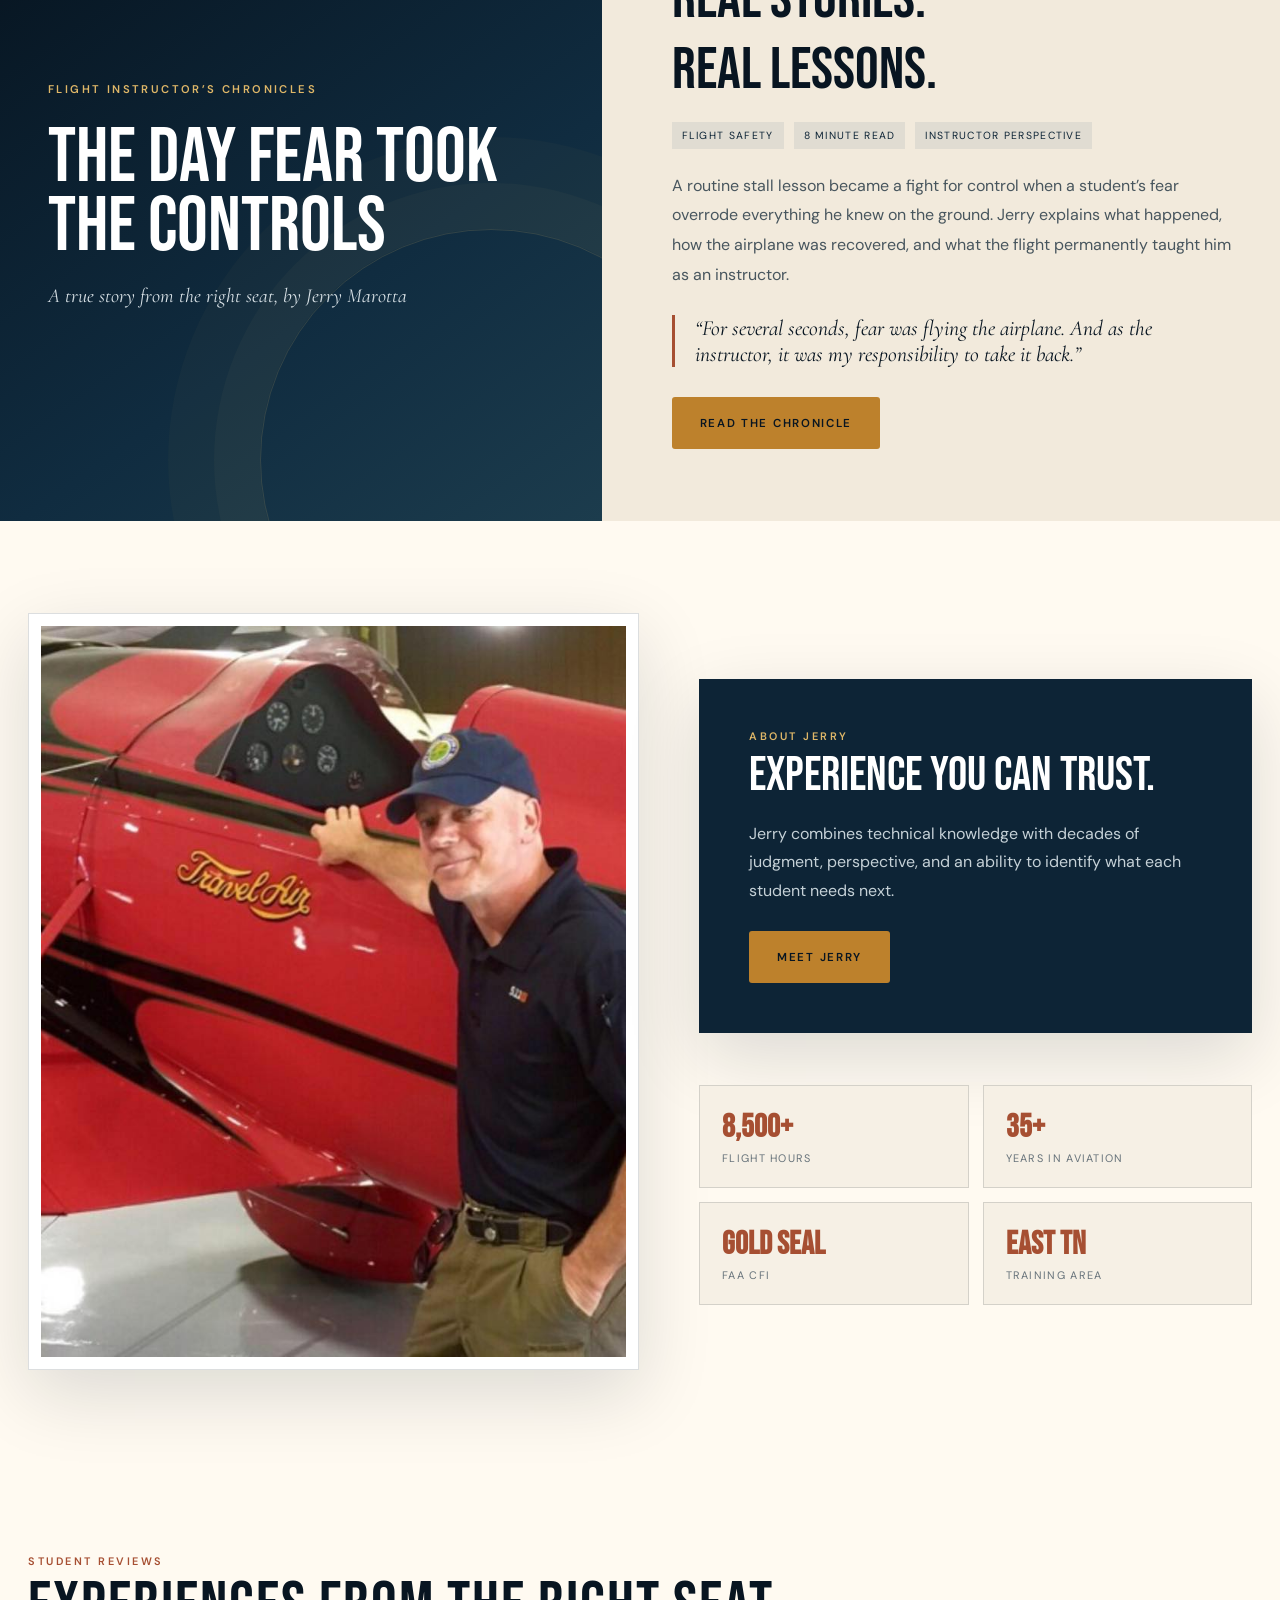
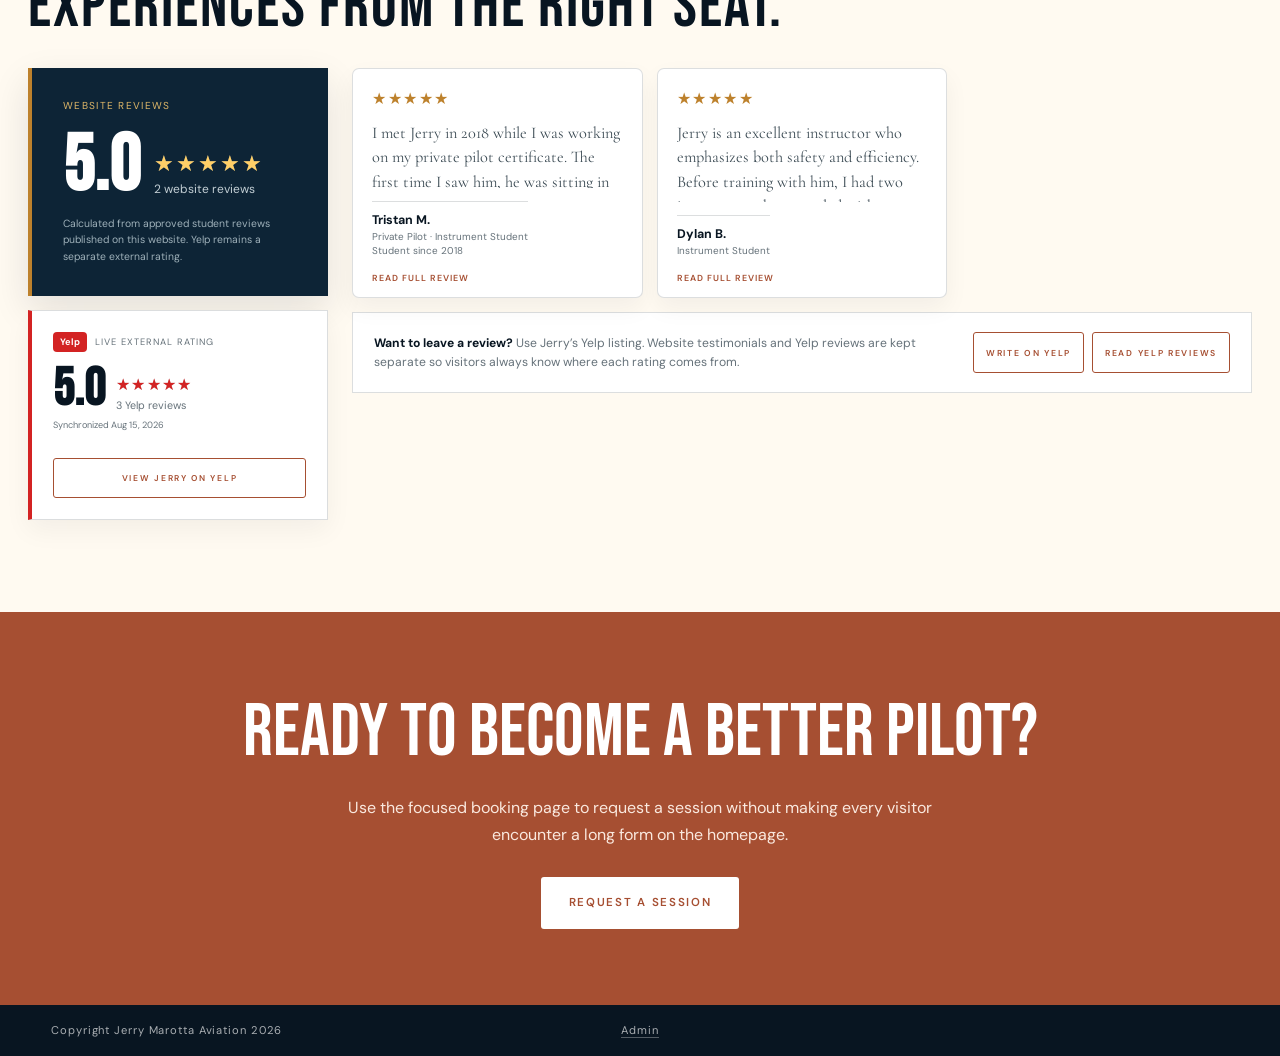
==== commit 036f8c85: "Align footer copyright and admin link" ====
--- a/index.html
+++ b/index.html
@@ -910,7 +910,7 @@
     </section>
   </main>
 
-  <footer class="site-footer"><p>© Jerry Marotta Aviation</p><a href="/admin/" aria-label="Administrator sign in">Admin</a></footer>
+  <footer class="site-footer"><p>Copyright Jerry Marotta Aviation 2026</p><a href="/admin/" aria-label="Administrator sign in">Admin</a></footer>
 
   <dialog class="review-dialog" id="review-dialog" aria-labelledby="review-dialog-name">
     <div class="review-dialog-shell">
--- a/css/styles.css
+++ b/css/styles.css
@@ -17,7 +17,7 @@
   --max:1240px;
 }
 
-.site-footer{display:flex;align-items:center;justify-content:space-between;gap:16px;padding:18px clamp(20px,4vw,64px);background:var(--ink);color:rgba(255,255,255,.65);font-size:.7rem;letter-spacing:.08em}.site-footer p{margin:0}.site-footer a{color:rgba(255,255,255,.65);text-decoration:none;border-bottom:1px solid rgba(255,255,255,.3)}.site-footer a:hover{color:white}
+.site-footer{display:grid;grid-template-columns:1fr auto 1fr;align-items:center;gap:16px;padding:18px clamp(20px,4vw,64px);background:var(--ink);color:rgba(255,255,255,.65);font-size:.7rem;letter-spacing:.08em}.site-footer p{margin:0;grid-column:1;text-align:left}.site-footer a{grid-column:2;color:rgba(255,255,255,.65);text-decoration:none;border-bottom:1px solid rgba(255,255,255,.3)}.site-footer a:hover{color:white}
 *{box-sizing:border-box;margin:0;padding:0}
 html{scroll-behavior:smooth;-webkit-text-size-adjust:100%}
 body{font-family:'DM Sans',sans-serif;background:var(--paper);color:var(--text);min-height:100vh}
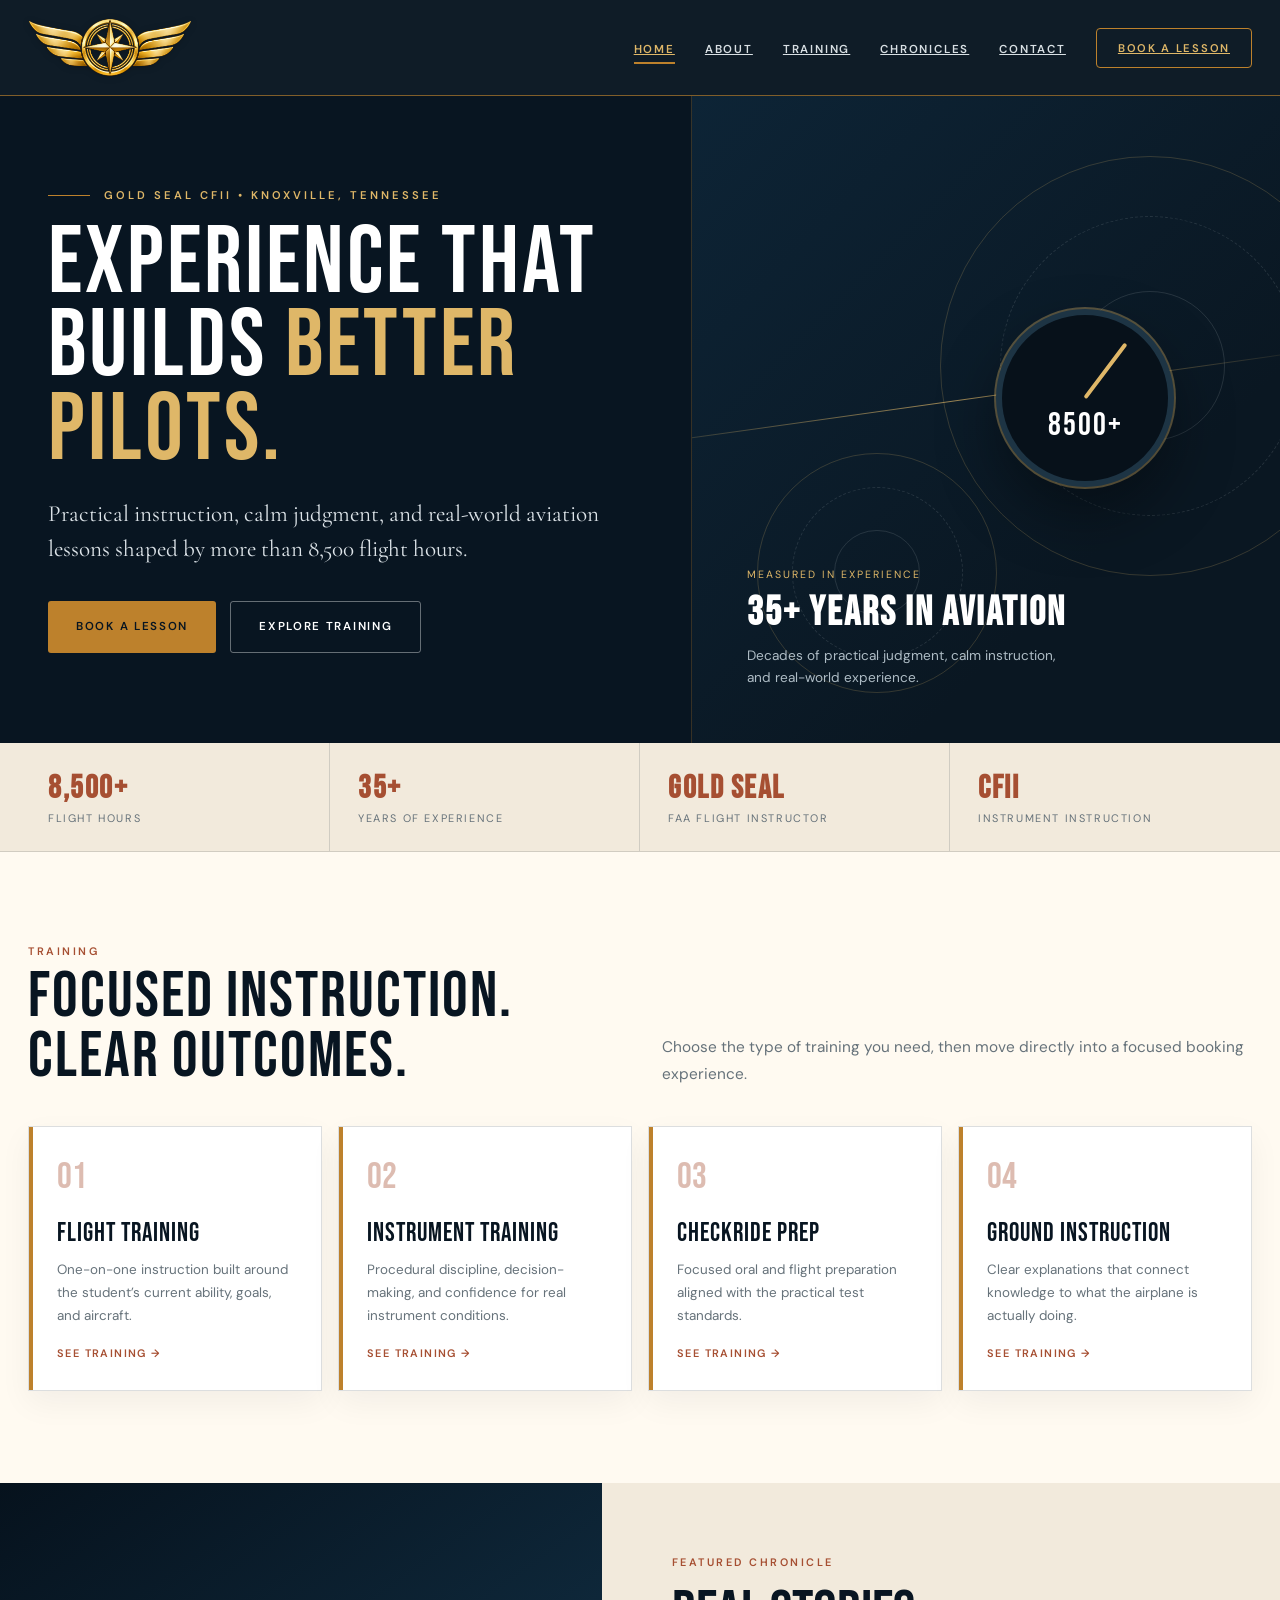
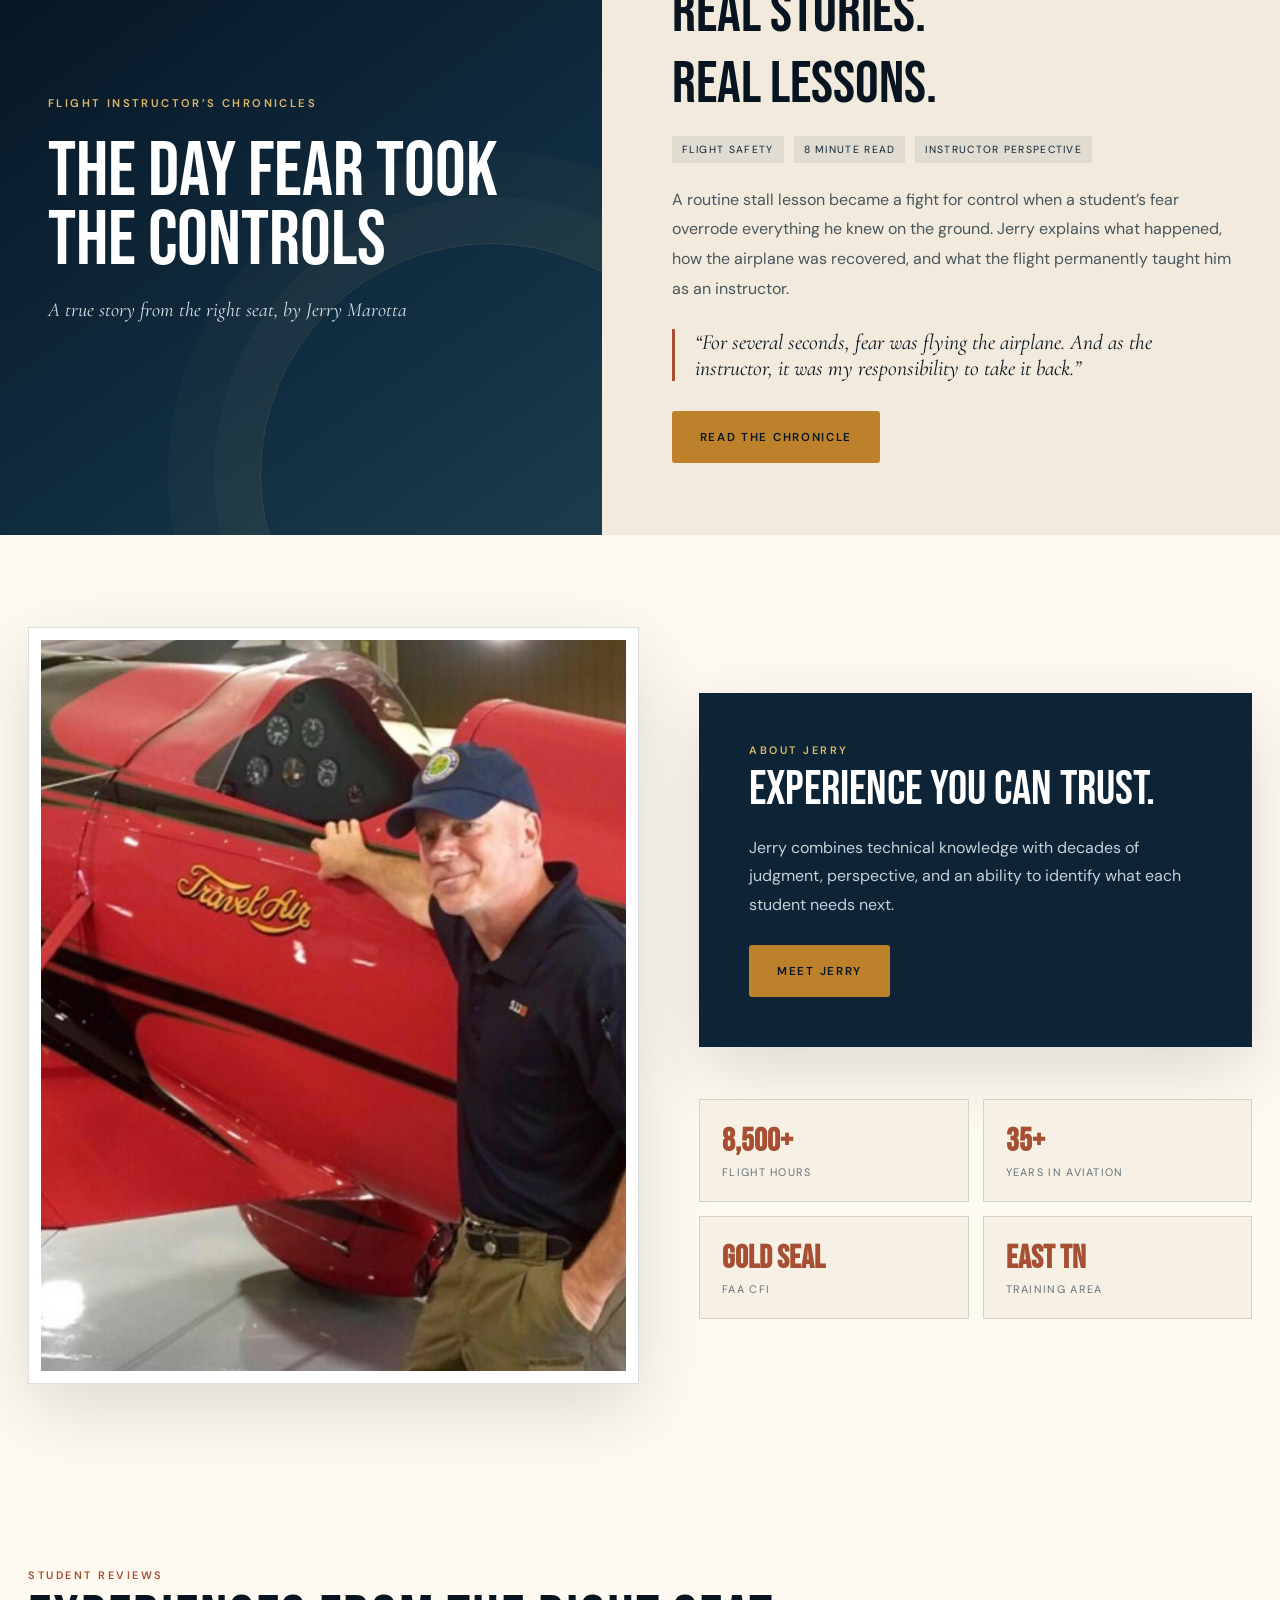
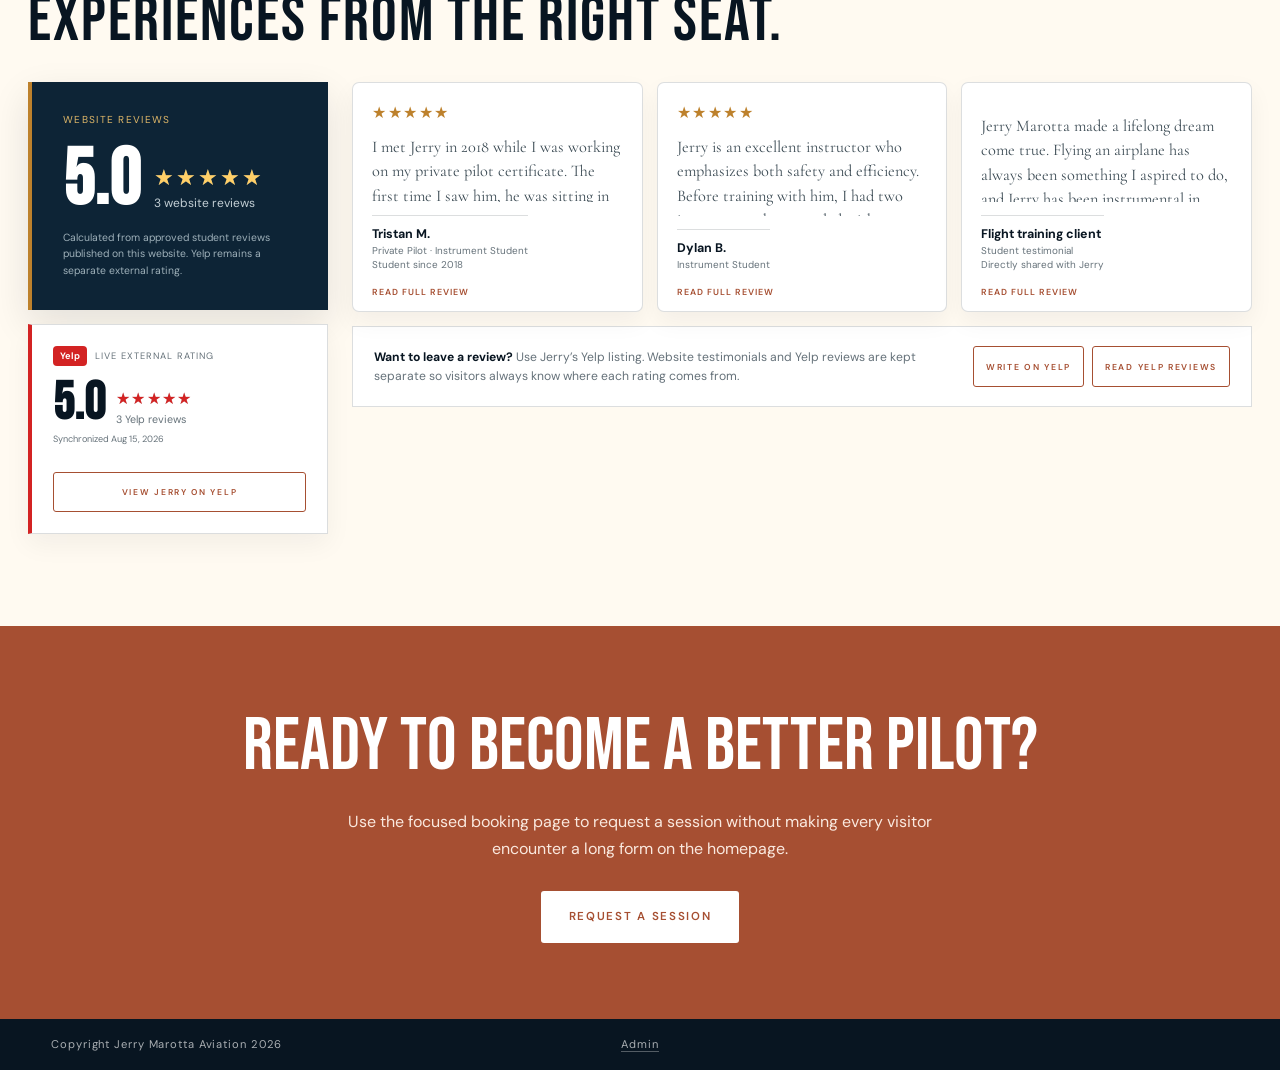
==== commit e764711b: "Pin footer copyright left" ====
--- a/index.html
+++ b/index.html
@@ -910,7 +910,7 @@
     </section>
   </main>
 
-  <footer class="site-footer"><p>Copyright Jerry Marotta Aviation 2026</p><a href="/admin/" aria-label="Administrator sign in">Admin</a></footer>
+  <footer class="site-footer"><p class="footer-copyright">Copyright Jerry Marotta Aviation 2026</p><a class="footer-admin" href="/admin/" aria-label="Administrator sign in">Admin</a><span class="footer-spacer" aria-hidden="true"></span></footer>
 
   <dialog class="review-dialog" id="review-dialog" aria-labelledby="review-dialog-name">
     <div class="review-dialog-shell">
--- a/css/styles.css
+++ b/css/styles.css
@@ -17,7 +17,7 @@
   --max:1240px;
 }
 
-.site-footer{display:grid;grid-template-columns:1fr auto 1fr;align-items:center;gap:16px;padding:18px clamp(20px,4vw,64px);background:var(--ink);color:rgba(255,255,255,.65);font-size:.7rem;letter-spacing:.08em}.site-footer p{margin:0;grid-column:1;text-align:left}.site-footer a{grid-column:2;color:rgba(255,255,255,.65);text-decoration:none;border-bottom:1px solid rgba(255,255,255,.3)}.site-footer a:hover{color:white}
+.site-footer{display:grid;grid-template-columns:1fr auto 1fr;align-items:center;padding:18px clamp(20px,4vw,64px);background:var(--ink);color:rgba(255,255,255,.65);font-size:.7rem;letter-spacing:.08em}.footer-copyright{margin:0;grid-column:1;justify-self:start;text-align:left}.footer-admin{grid-column:2;justify-self:center;color:rgba(255,255,255,.65);text-decoration:none;border-bottom:1px solid rgba(255,255,255,.3)}.footer-admin:hover{color:white}.footer-spacer{grid-column:3;justify-self:end;width:1px;height:1px}
 *{box-sizing:border-box;margin:0;padding:0}
 html{scroll-behavior:smooth;-webkit-text-size-adjust:100%}
 body{font-family:'DM Sans',sans-serif;background:var(--paper);color:var(--text);min-height:100vh}
@@ -31,9 +31,9 @@
 }
 .sr-only{position:absolute!important;width:1px!important;height:1px!important;padding:0!important;margin:-1px!important;overflow:hidden!important;clip:rect(0,0,0,0)!important;white-space:nowrap!important;border:0!important}
 .site-shell{min-height:100vh}
-.desktop-nav{position:sticky;top:0;z-index:50;height:82px;background:rgba(8,21,33,.97);border-bottom:1px solid rgba(189,129,44,.65);display:flex;align-items:center;padding:0 max(28px,calc((100vw - var(--max))/2));gap:42px}
+.desktop-nav{position:sticky;top:0;z-index:50;height:96px;background:rgba(8,21,33,.97);border-bottom:1px solid rgba(189,129,44,.65);display:flex;align-items:center;padding:0 max(28px,calc((100vw - var(--max))/2));gap:32px}
 .brand{display:flex;align-items:center;gap:14px;text-decoration:none;min-width:max-content}
-.brand-mark{width:76px;height:44px;display:block;object-fit:contain}
+.brand-mark{width:164px;height:76px;display:block;object-fit:cover;object-position:center 49%;filter:drop-shadow(0 1px 3px rgba(0,0,0,.28))}
 .brand-copy strong{display:block;font-family:'Bebas Neue',sans-serif;letter-spacing:3px;font-size:1.5rem;color:var(--white);line-height:1}
 .brand-copy small{display:block;color:var(--gold-light);font-size:.63rem;letter-spacing:2px;text-transform:uppercase;margin-top:5px}
 .desktop-links{display:flex;align-items:center;gap:30px;margin-left:auto}
@@ -931,9 +931,11 @@
     white-space:nowrap;
   }
   .mobile-top .brand-mark{
-    width:32px;
-    height:32px;
+    width:88px;
+    height:46px;
     font-size:0;
+    object-fit:cover;
+    object-position:center 49%;
     transform:none;
     flex:0 0 auto;
   }
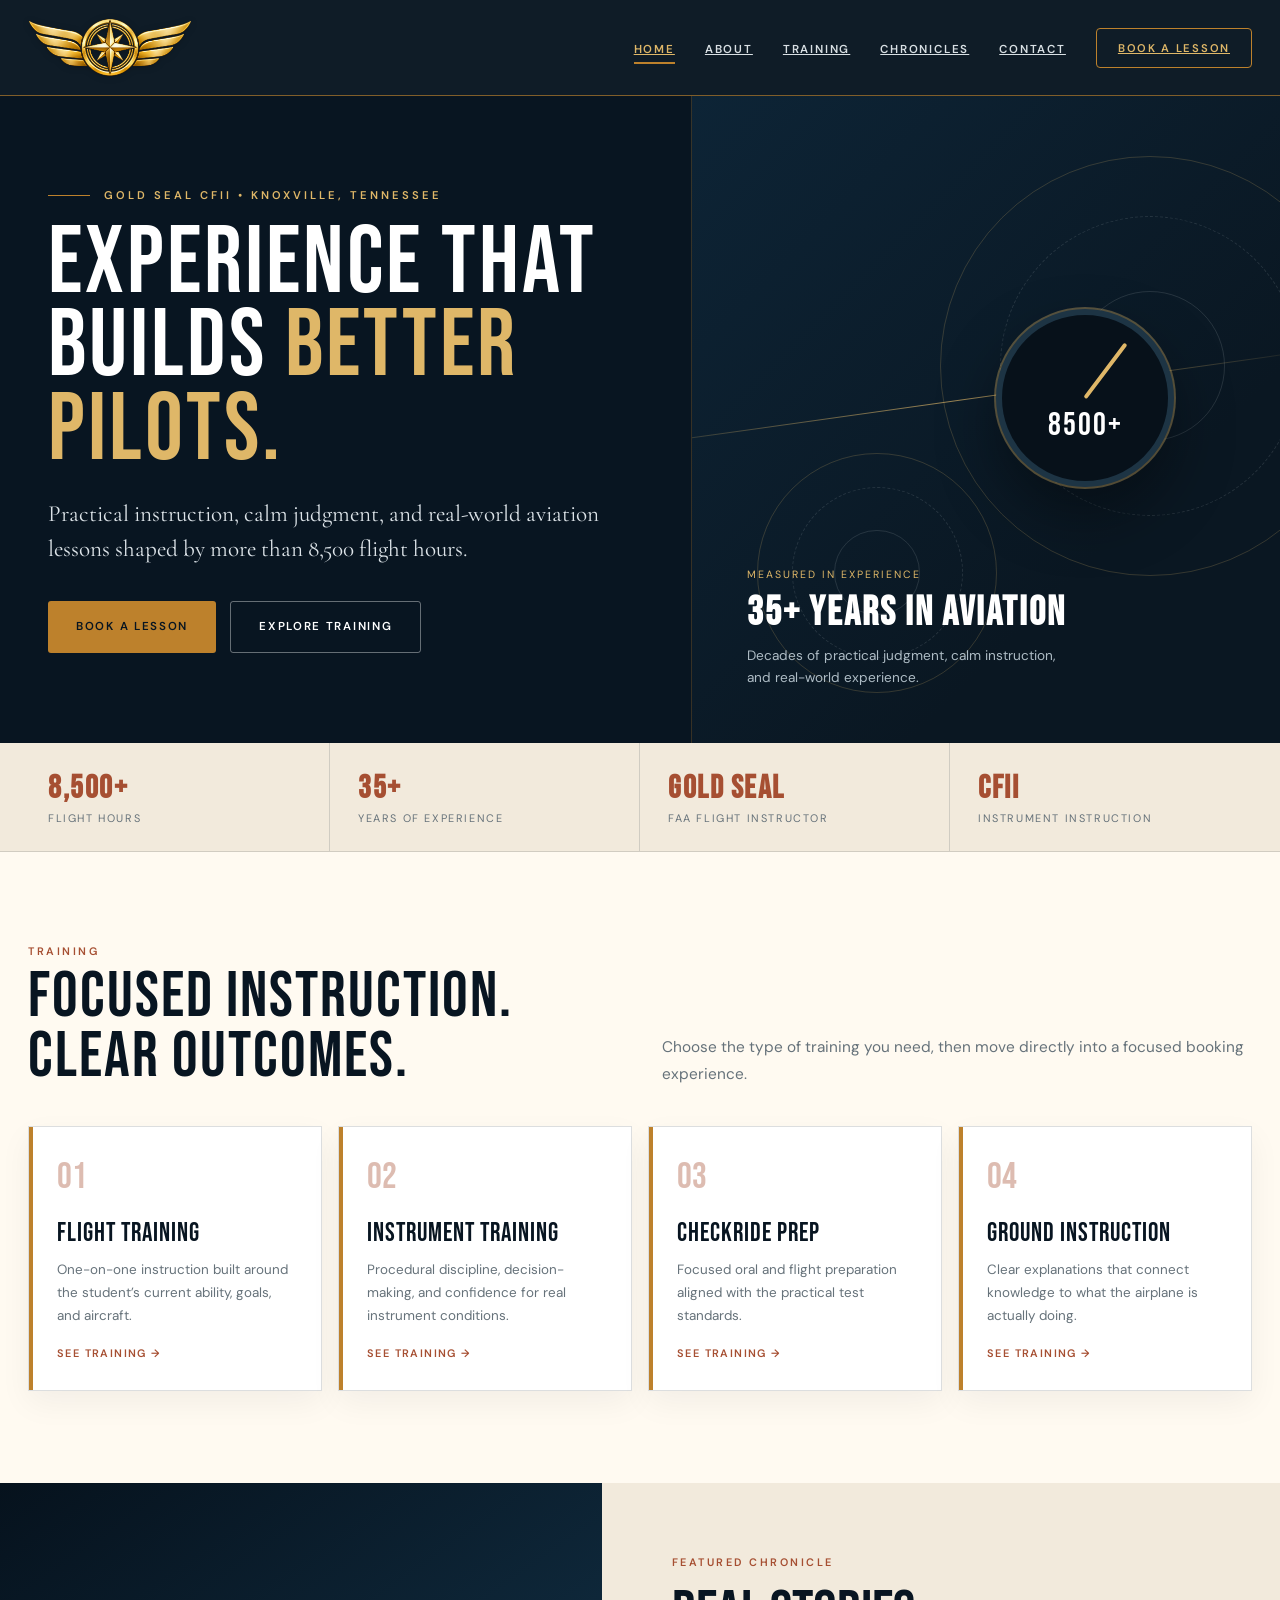
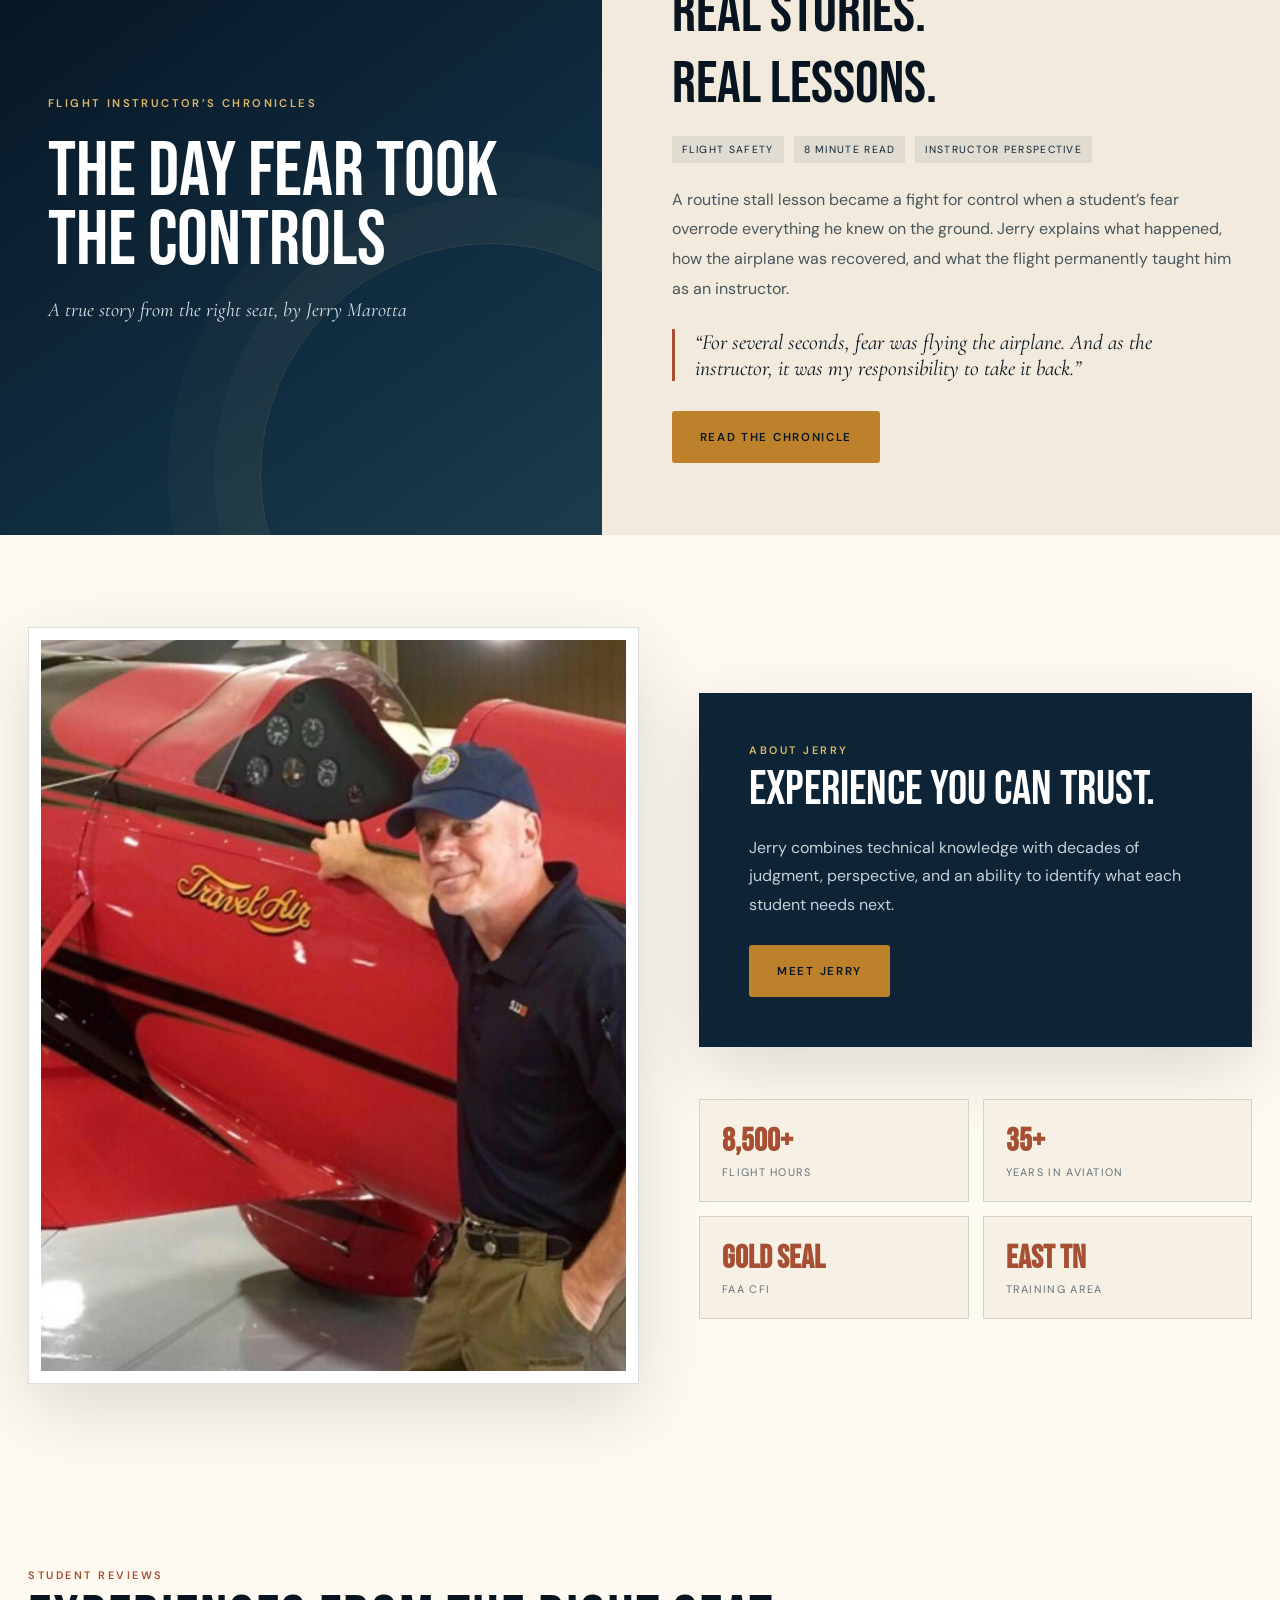
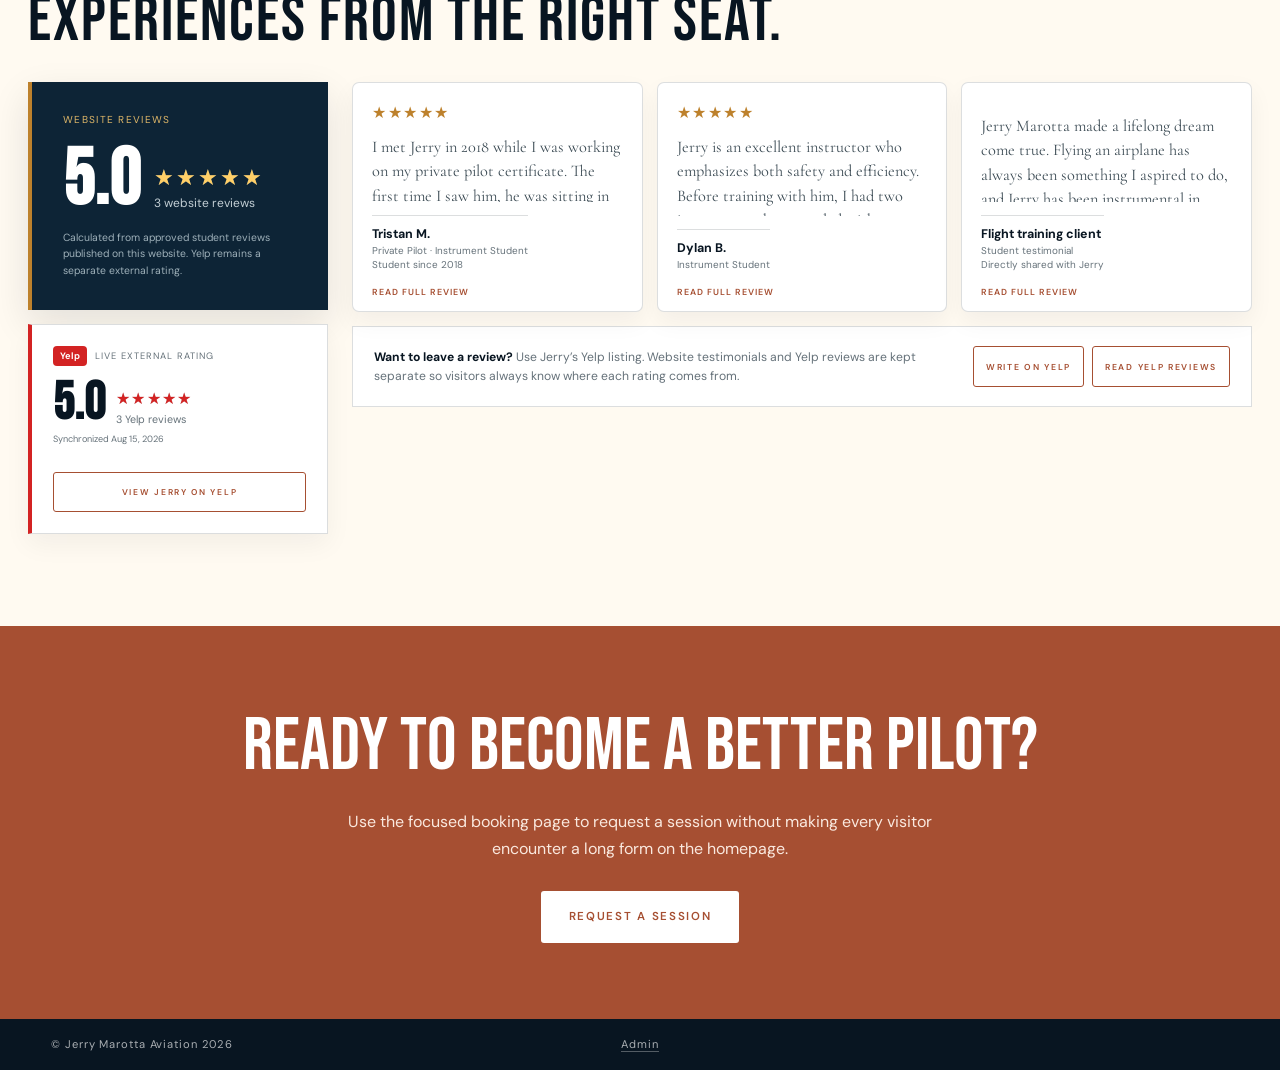
==== commit 6e731a0d: "Use copyright symbol in footer" ====
--- a/index.html
+++ b/index.html
@@ -910,7 +910,7 @@
     </section>
   </main>
 
-  <footer class="site-footer"><p class="footer-copyright">Copyright Jerry Marotta Aviation 2026</p><a class="footer-admin" href="/admin/" aria-label="Administrator sign in">Admin</a><span class="footer-spacer" aria-hidden="true"></span></footer>
+  <footer class="site-footer"><p class="footer-copyright">© Jerry Marotta Aviation 2026</p><a class="footer-admin" href="/admin/" aria-label="Administrator sign in">Admin</a><span class="footer-spacer" aria-hidden="true"></span></footer>
 
   <dialog class="review-dialog" id="review-dialog" aria-labelledby="review-dialog-name">
     <div class="review-dialog-shell">
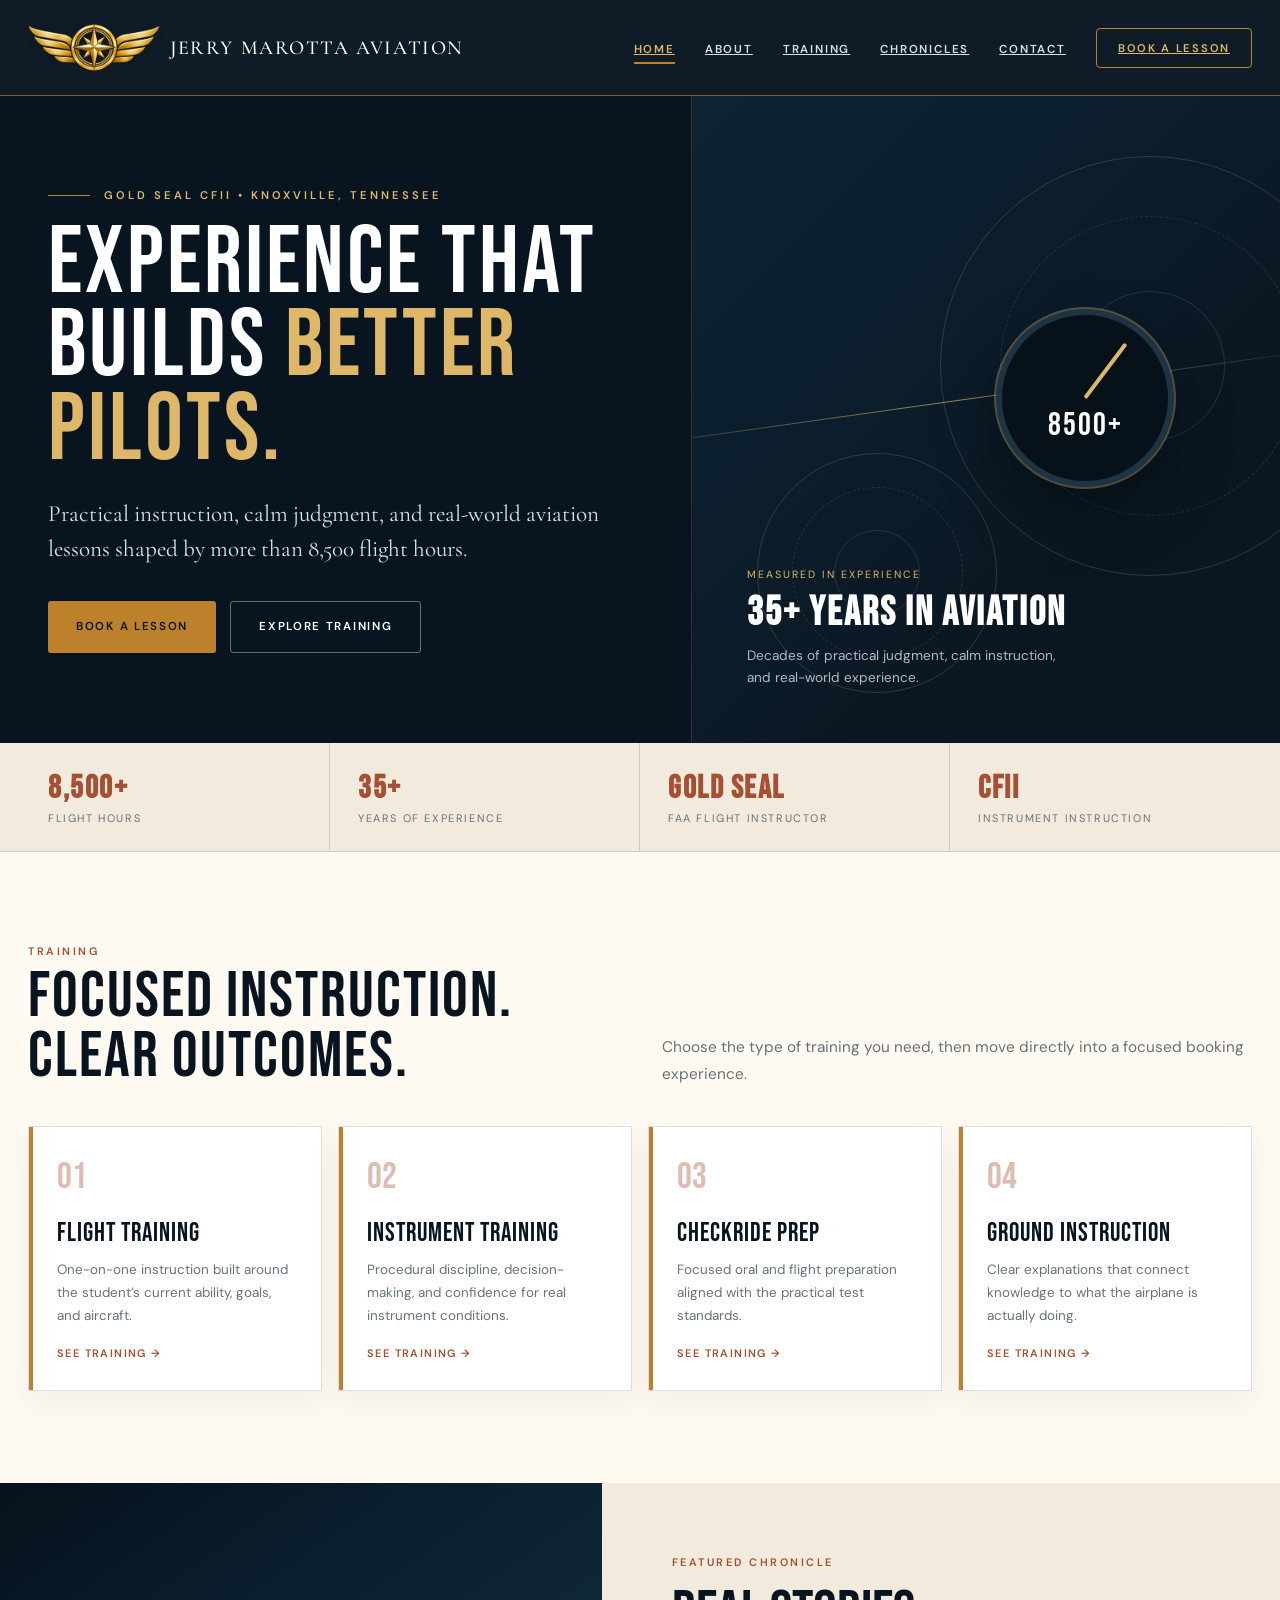
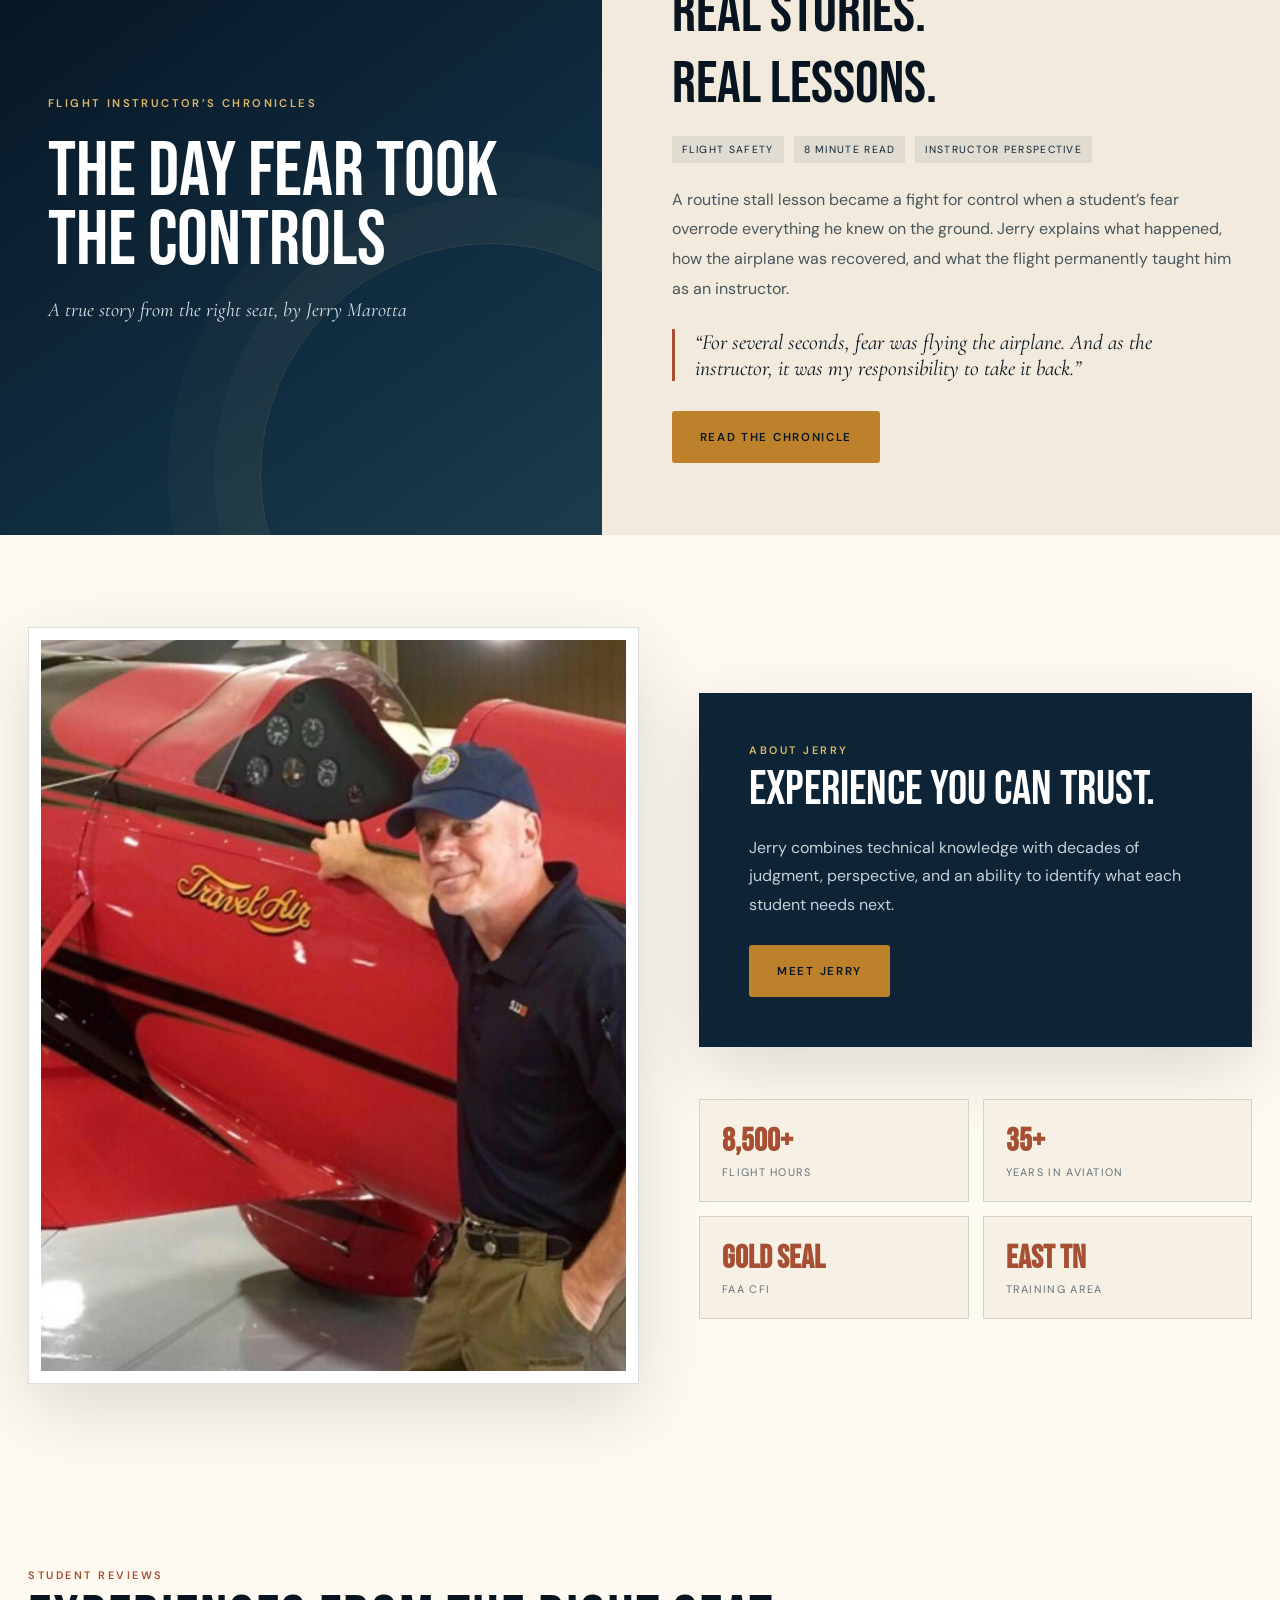
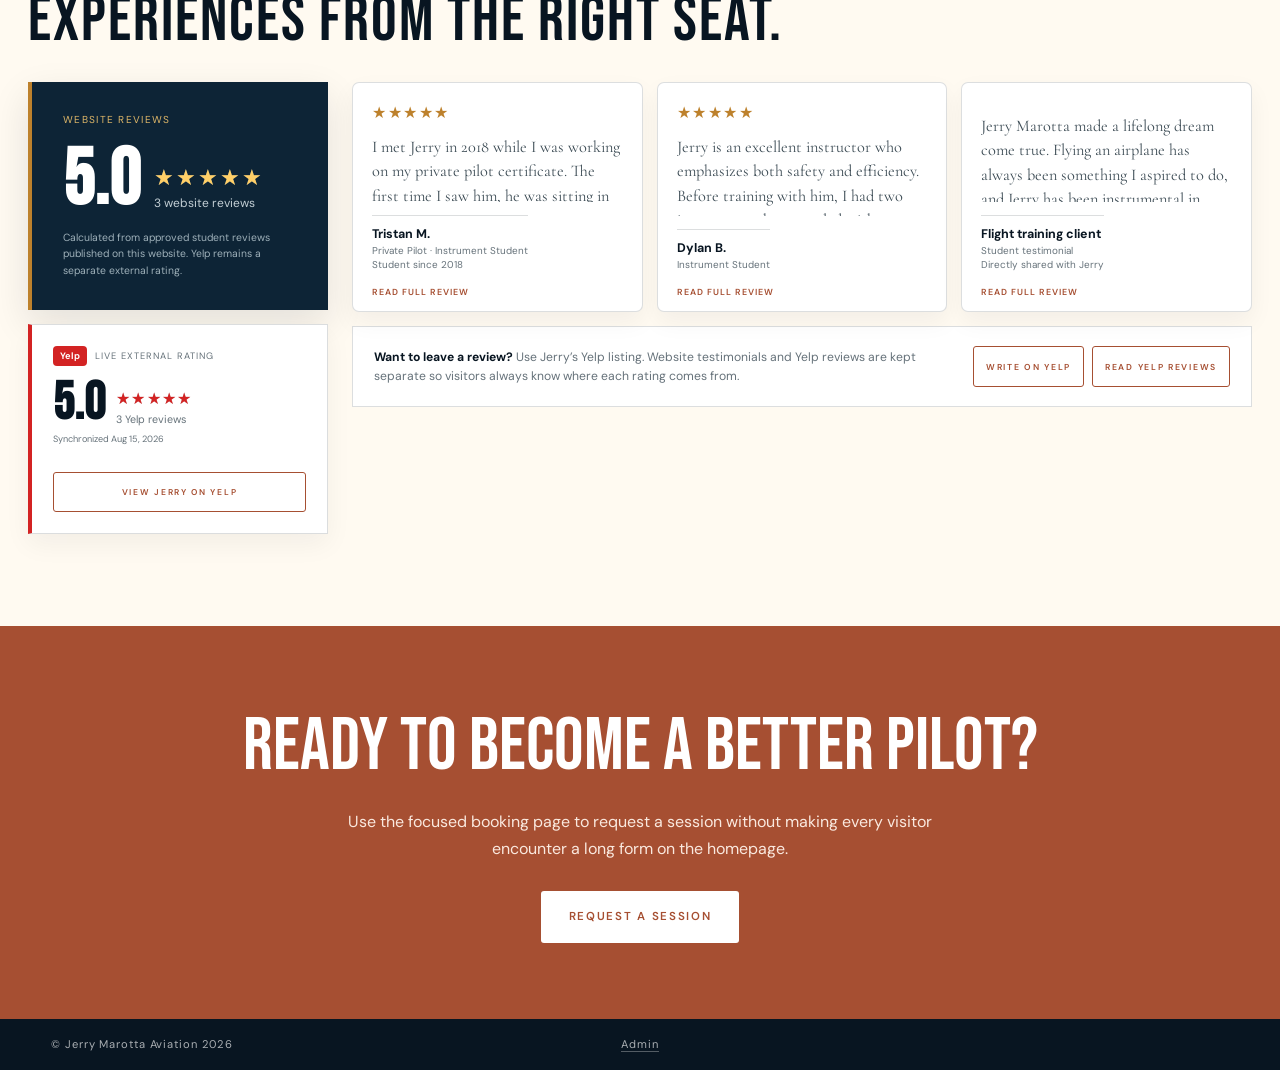
==== commit 5a3483f5: "Add Jerry Marotta Aviation wordmark" ====
--- a/index.html
+++ b/index.html
@@ -22,6 +22,7 @@
   <nav class="desktop-nav">
     <a class="brand" href="/" aria-label="Jerry Marotta Aviation home">
       <img class="brand-mark" src="/images/winged-compass-logo.png" alt="Jerry Marotta Aviation winged compass">
+      <span class="brand-wordmark" aria-hidden="true">Jerry Marotta Aviation</span>
     </a>
     <div class="desktop-links">
       <a class="nav-btn active" href="/">Home</a>
@@ -36,6 +37,7 @@
   <div class="mobile-top">
     <a class="brand" href="/" aria-label="Jerry Marotta Aviation home">
       <img class="brand-mark" src="/images/winged-compass-logo.png" alt="Jerry Marotta Aviation winged compass">
+      <span class="brand-wordmark" aria-hidden="true">Jerry Marotta Aviation</span>
     </a>
     <button class="mobile-more-btn" id="mobile-more-btn" type="button" aria-label="Open more options" aria-expanded="false">
       <svg viewBox="0 0 24 24" aria-hidden="true"><circle cx="5" cy="12" r="1.4" fill="currentColor"/><circle cx="12" cy="12" r="1.4" fill="currentColor"/><circle cx="19" cy="12" r="1.4" fill="currentColor"/></svg>
--- a/css/styles.css
+++ b/css/styles.css
@@ -32,8 +32,9 @@
 .sr-only{position:absolute!important;width:1px!important;height:1px!important;padding:0!important;margin:-1px!important;overflow:hidden!important;clip:rect(0,0,0,0)!important;white-space:nowrap!important;border:0!important}
 .site-shell{min-height:100vh}
 .desktop-nav{position:sticky;top:0;z-index:50;height:96px;background:rgba(8,21,33,.97);border-bottom:1px solid rgba(189,129,44,.65);display:flex;align-items:center;padding:0 max(28px,calc((100vw - var(--max))/2));gap:32px}
-.brand{display:flex;align-items:center;gap:14px;text-decoration:none;min-width:max-content}
-.brand-mark{width:164px;height:76px;display:block;object-fit:cover;object-position:center 49%;filter:drop-shadow(0 1px 3px rgba(0,0,0,.28))}
+.brand{display:flex;align-items:center;gap:10px;text-decoration:none;min-width:max-content}
+.brand-mark{width:132px;height:70px;display:block;object-fit:cover;object-position:center 49%;filter:drop-shadow(0 1px 3px rgba(0,0,0,.28))}
+.brand-wordmark{font-family:'Cormorant Garamond',serif;color:var(--white);font-size:clamp(1rem,1.55vw,1.38rem);font-weight:500;letter-spacing:.08em;white-space:nowrap;text-transform:uppercase}
 .brand-copy strong{display:block;font-family:'Bebas Neue',sans-serif;letter-spacing:3px;font-size:1.5rem;color:var(--white);line-height:1}
 .brand-copy small{display:block;color:var(--gold-light);font-size:.63rem;letter-spacing:2px;text-transform:uppercase;margin-top:5px}
 .desktop-links{display:flex;align-items:center;gap:30px;margin-left:auto}
@@ -931,14 +932,15 @@
     white-space:nowrap;
   }
   .mobile-top .brand-mark{
-    width:88px;
-    height:46px;
+    width:72px;
+    height:42px;
     font-size:0;
     object-fit:cover;
     object-position:center 49%;
     transform:none;
     flex:0 0 auto;
   }
+  .mobile-top .brand-wordmark{font-size:.8rem;letter-spacing:.07em}
   .mobile-top .brand-mark svg{
     width:28px;
     height:28px;
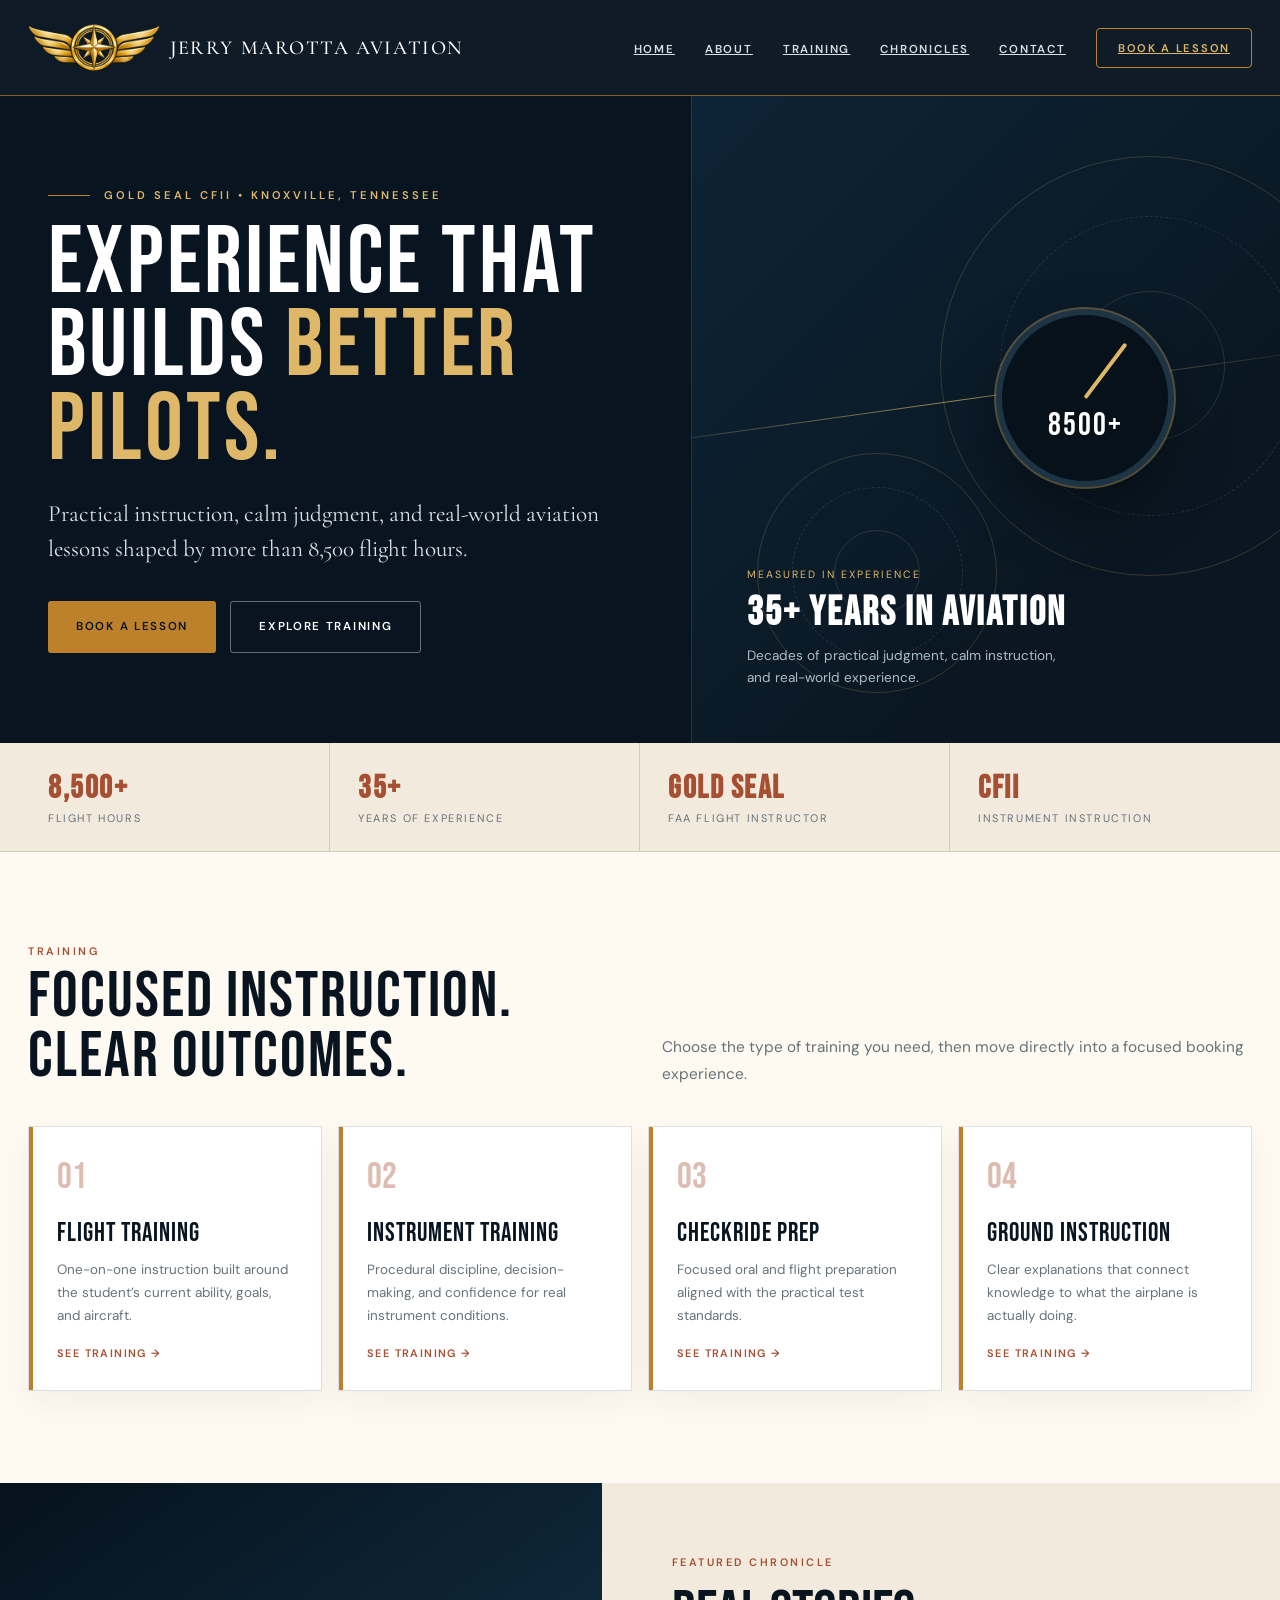
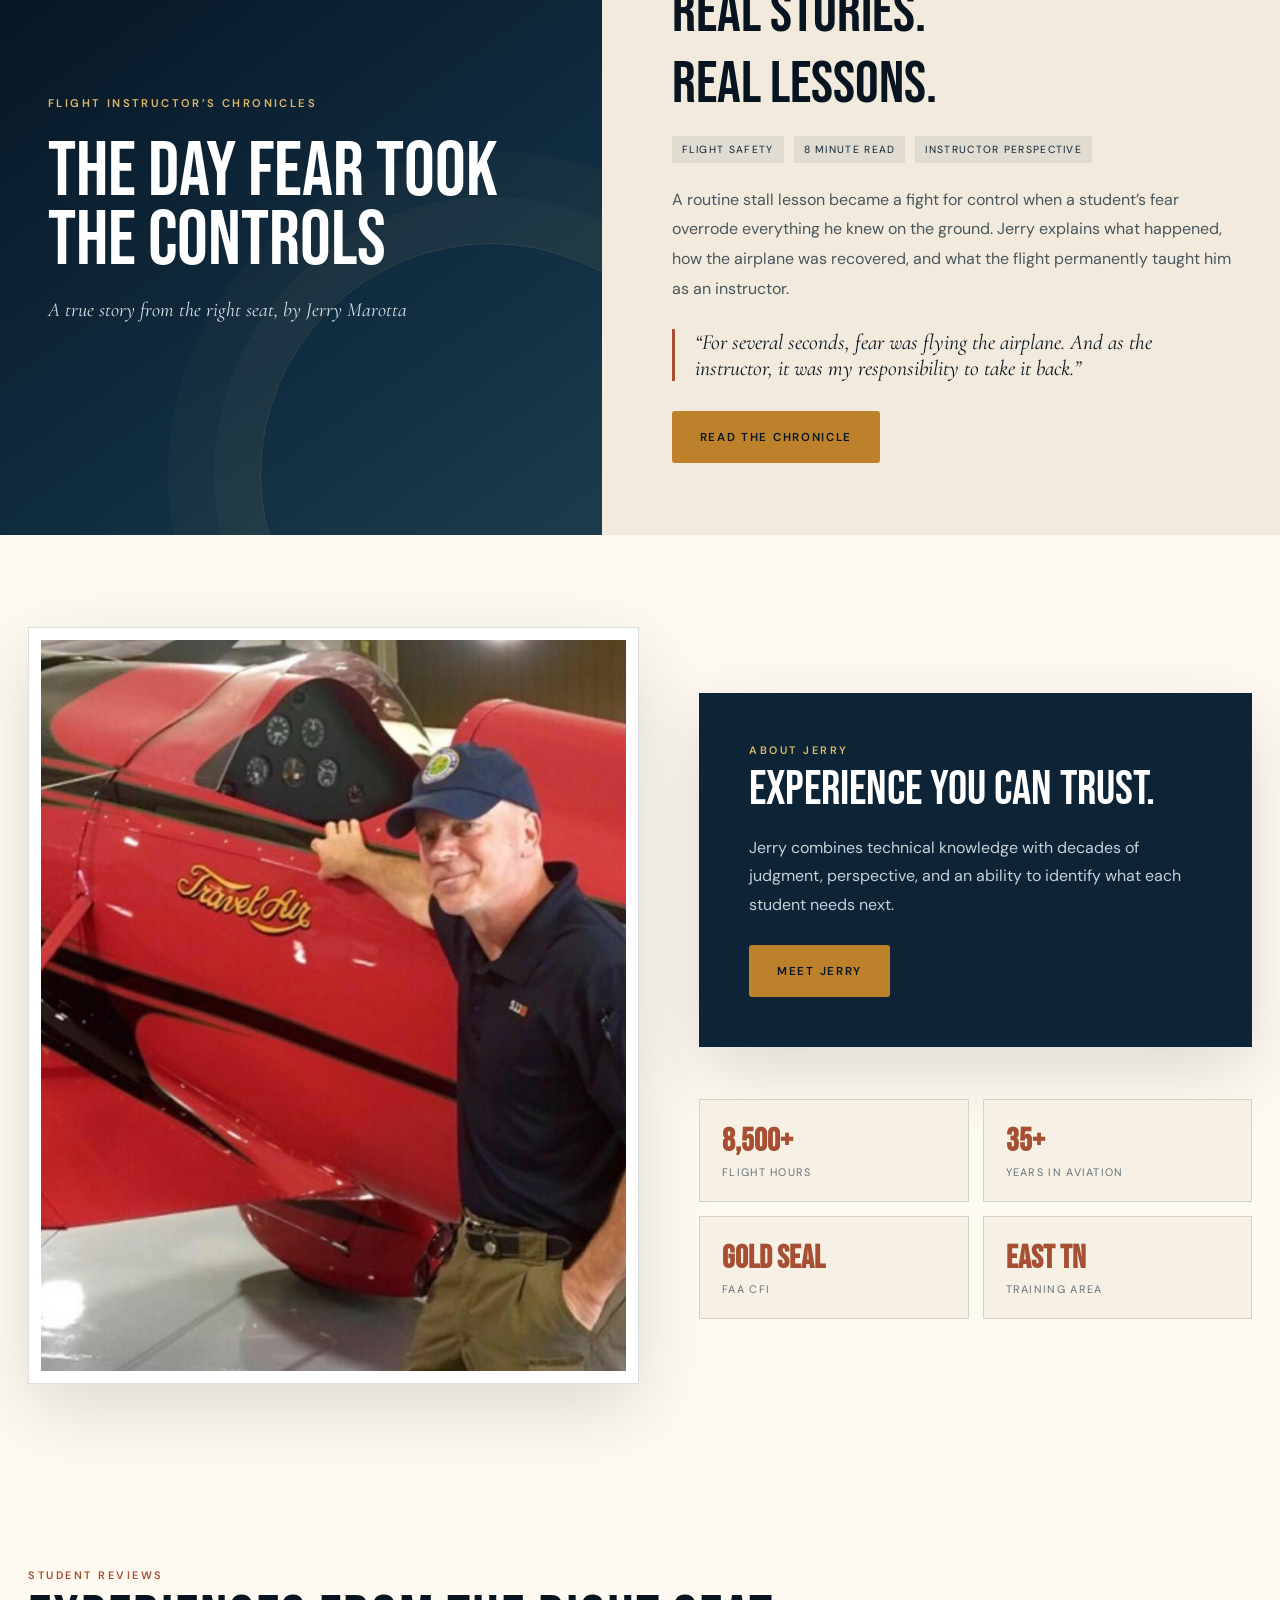
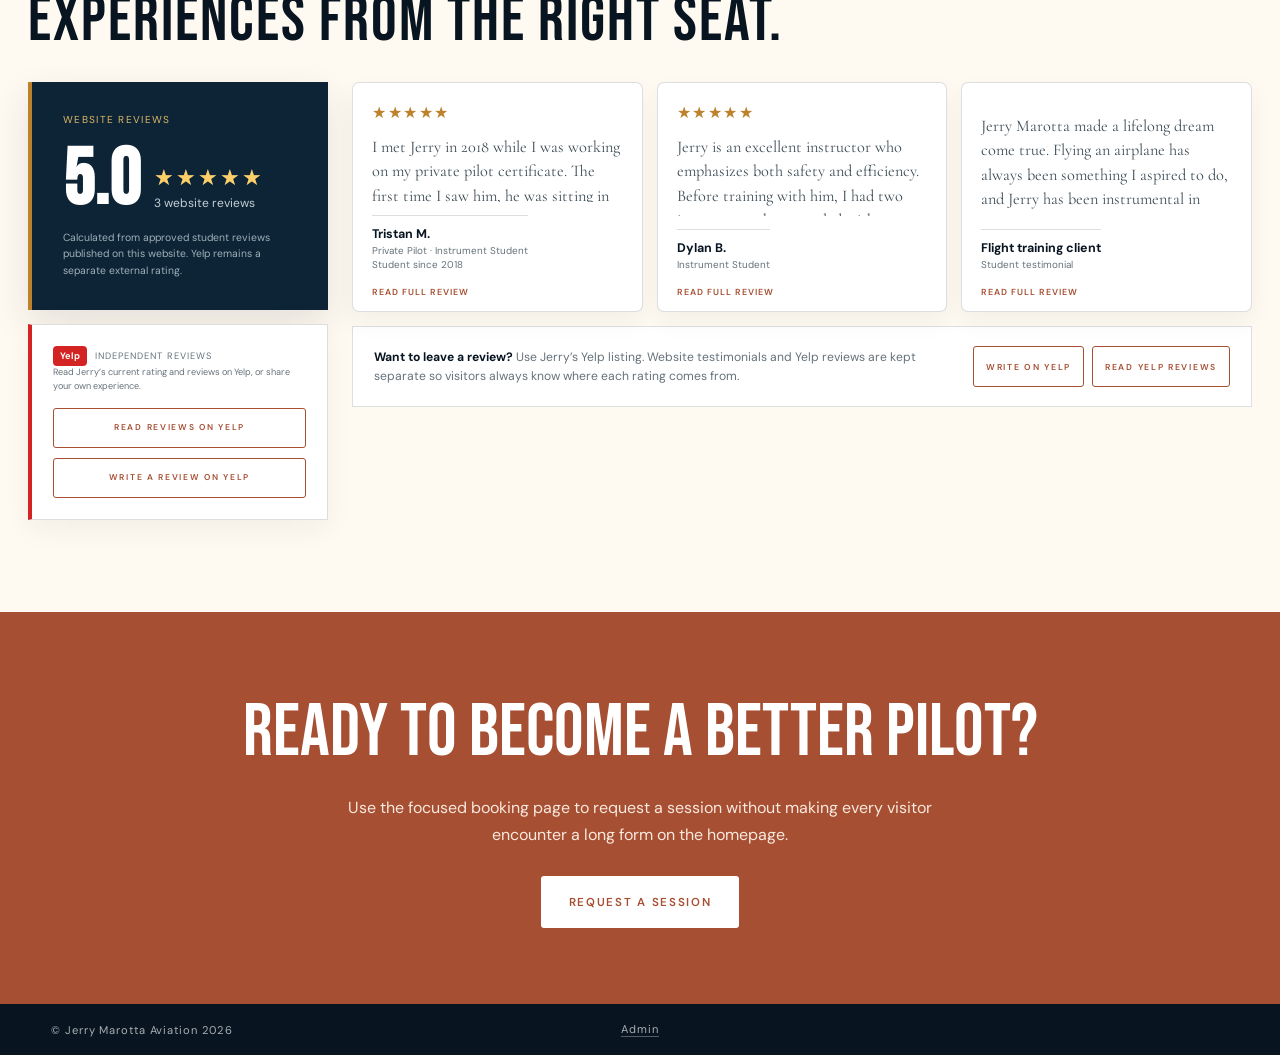
==== commit 02565849: "Use root-relative image paths on the home page" ====
--- a/index.html
+++ b/index.html
@@ -106,7 +106,7 @@
 
         <section class="section about-preview">
           <div class="about-photo-card">
-            <img src="images/jerry-with-plane.jpg" alt="Jerry Marotta with his Travel Air biplane">
+            <img src="/images/jerry-with-plane.jpg" alt="Jerry Marotta with his Travel Air biplane">
           </div>
           <div class="about-copy-stack">
             <div class="about-panel">
@@ -359,7 +359,7 @@
         </div>
 
         <div class="about-page-photo">
-          <img src="images/jerry-with-plane.jpg" alt="Jerry Marotta standing beside his red Travel Air biplane" loading="lazy" decoding="async">
+          <img src="/images/jerry-with-plane.jpg" alt="Jerry Marotta standing beside his red Travel Air biplane" loading="lazy" decoding="async">
         </div>
       </div>
 
@@ -666,7 +666,7 @@
 
     <section class="view" id="view-chronicles">
       <header class="chronicles-banner">
-        <img src="images/Chronicles.png" alt="The Instructor's Chronicles — True Stories from the Right Seat, by Jerry Marotta">
+        <img src="/images/Chronicles.png" alt="The Instructor's Chronicles — True Stories from the Right Seat, by Jerry Marotta">
       </header>
       <div class="page-content"><div class="chronicles-grid">
         <article class="story-card"><div class="story-card-cover"><small>Flight Safety • Featured Chronicle</small><h2>The Day Fear Took the Controls</h2></div><div class="story-card-body"><p>A student knew the recovery procedure in the classroom. In the airplane, fear took over. Jerry recounts the spin, the struggle for the controls, and the lessons he carried into every flight afterward.</p><div style="margin-top:22px"><a class="btn btn-primary" href="/chronicles/the-day-fear-took-the-controls/">Read the Story</a></div></div></article>
